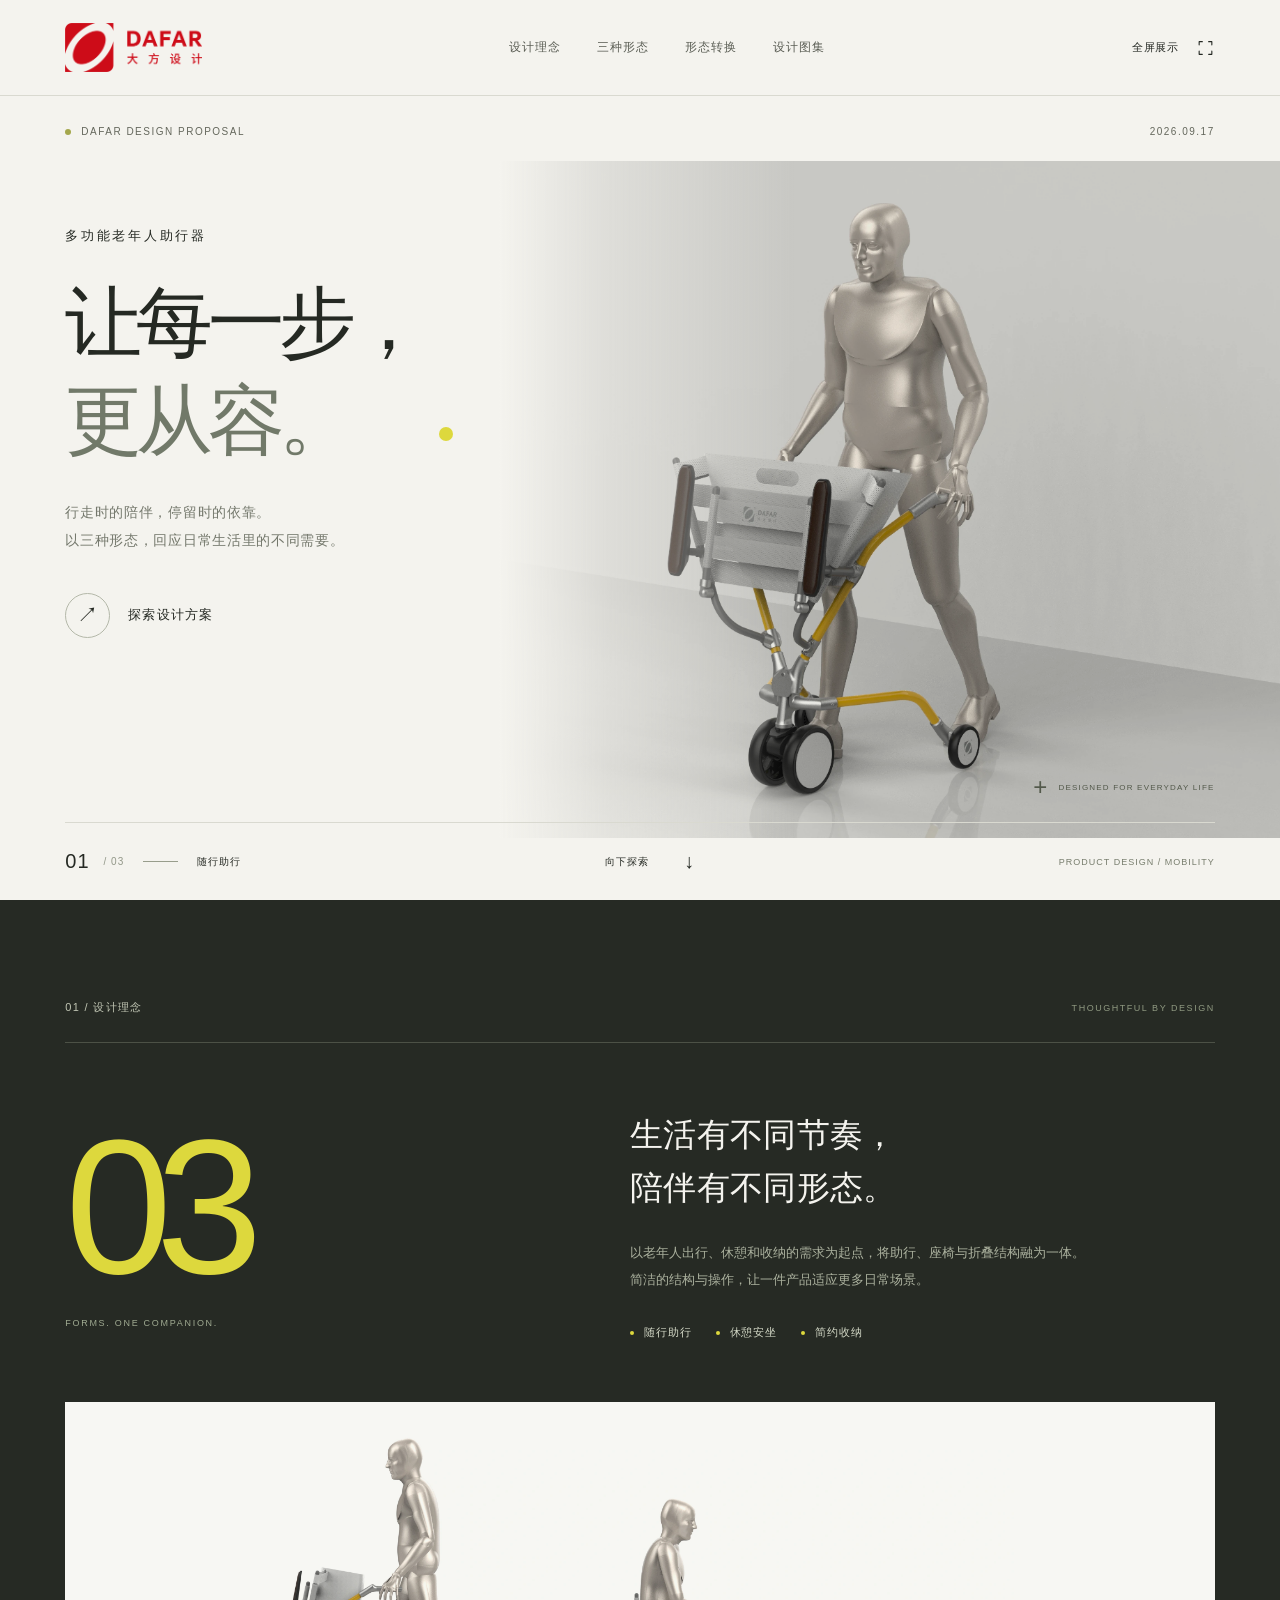
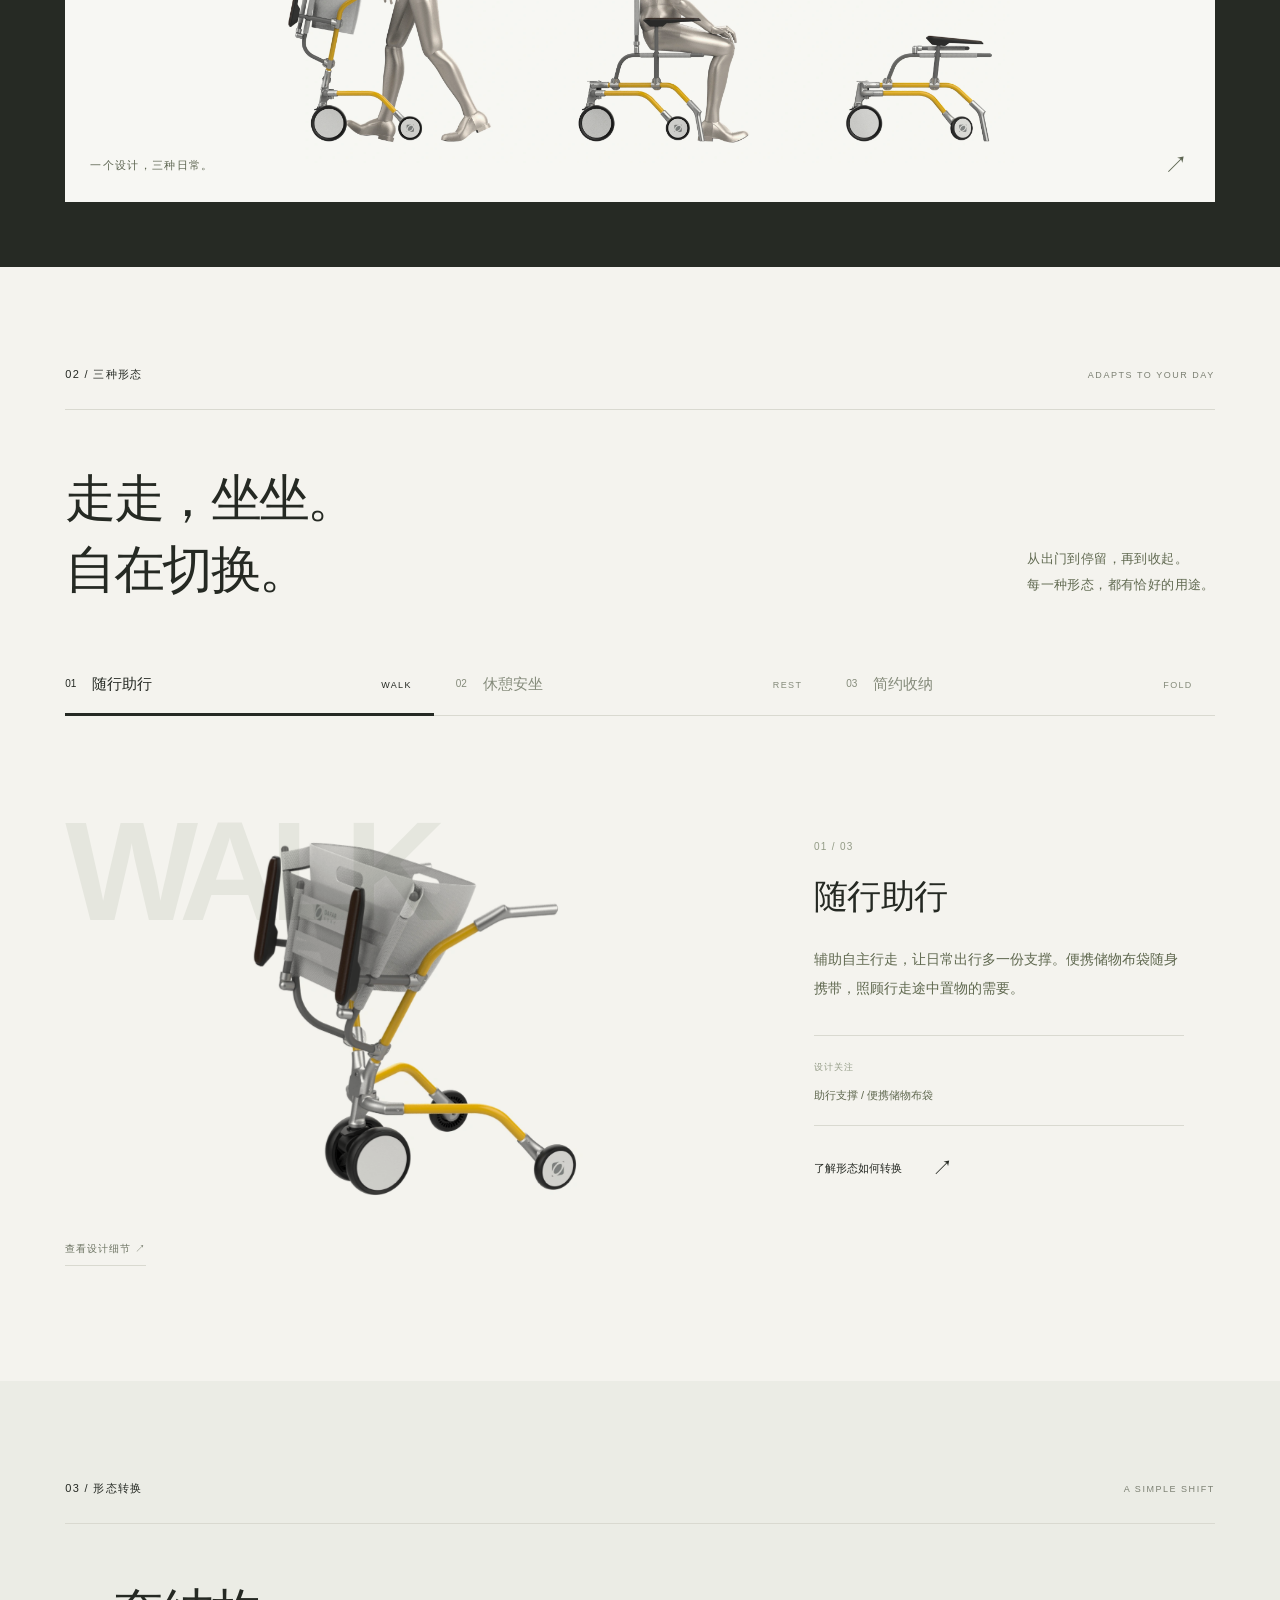
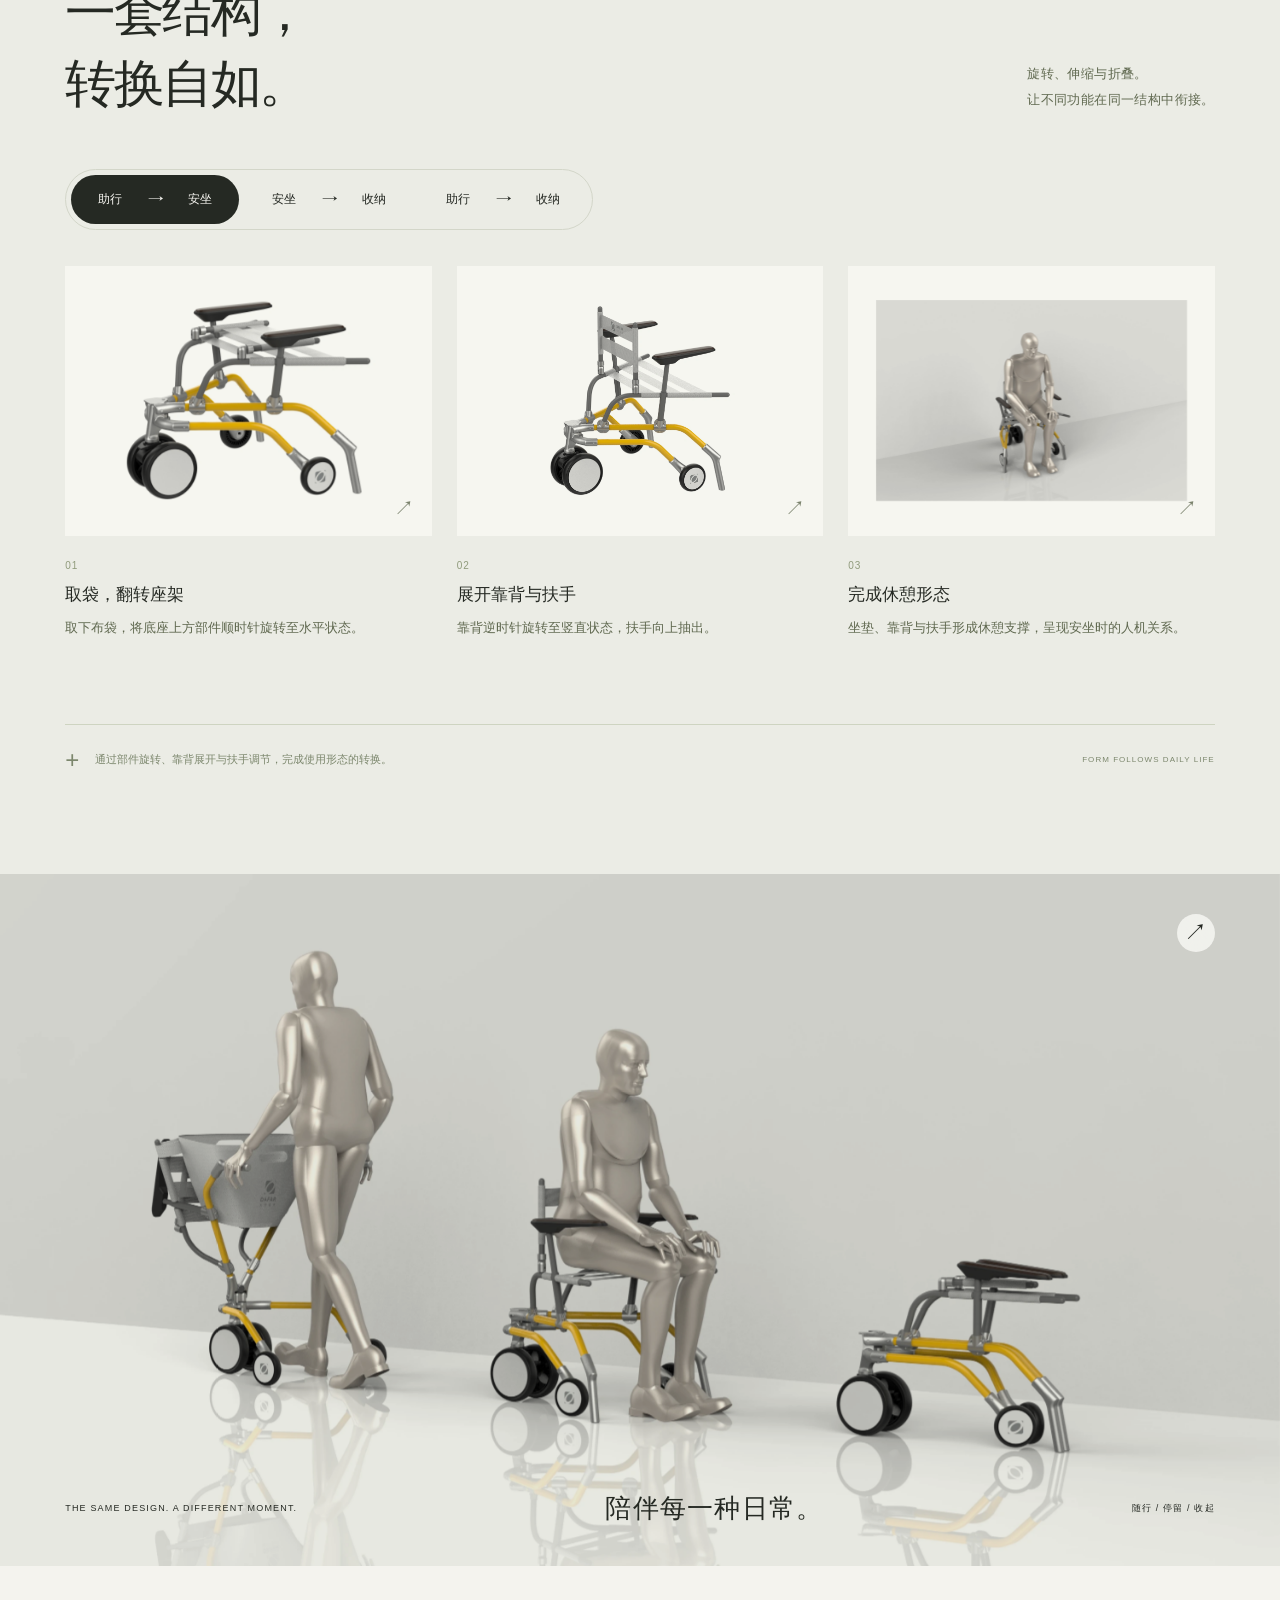
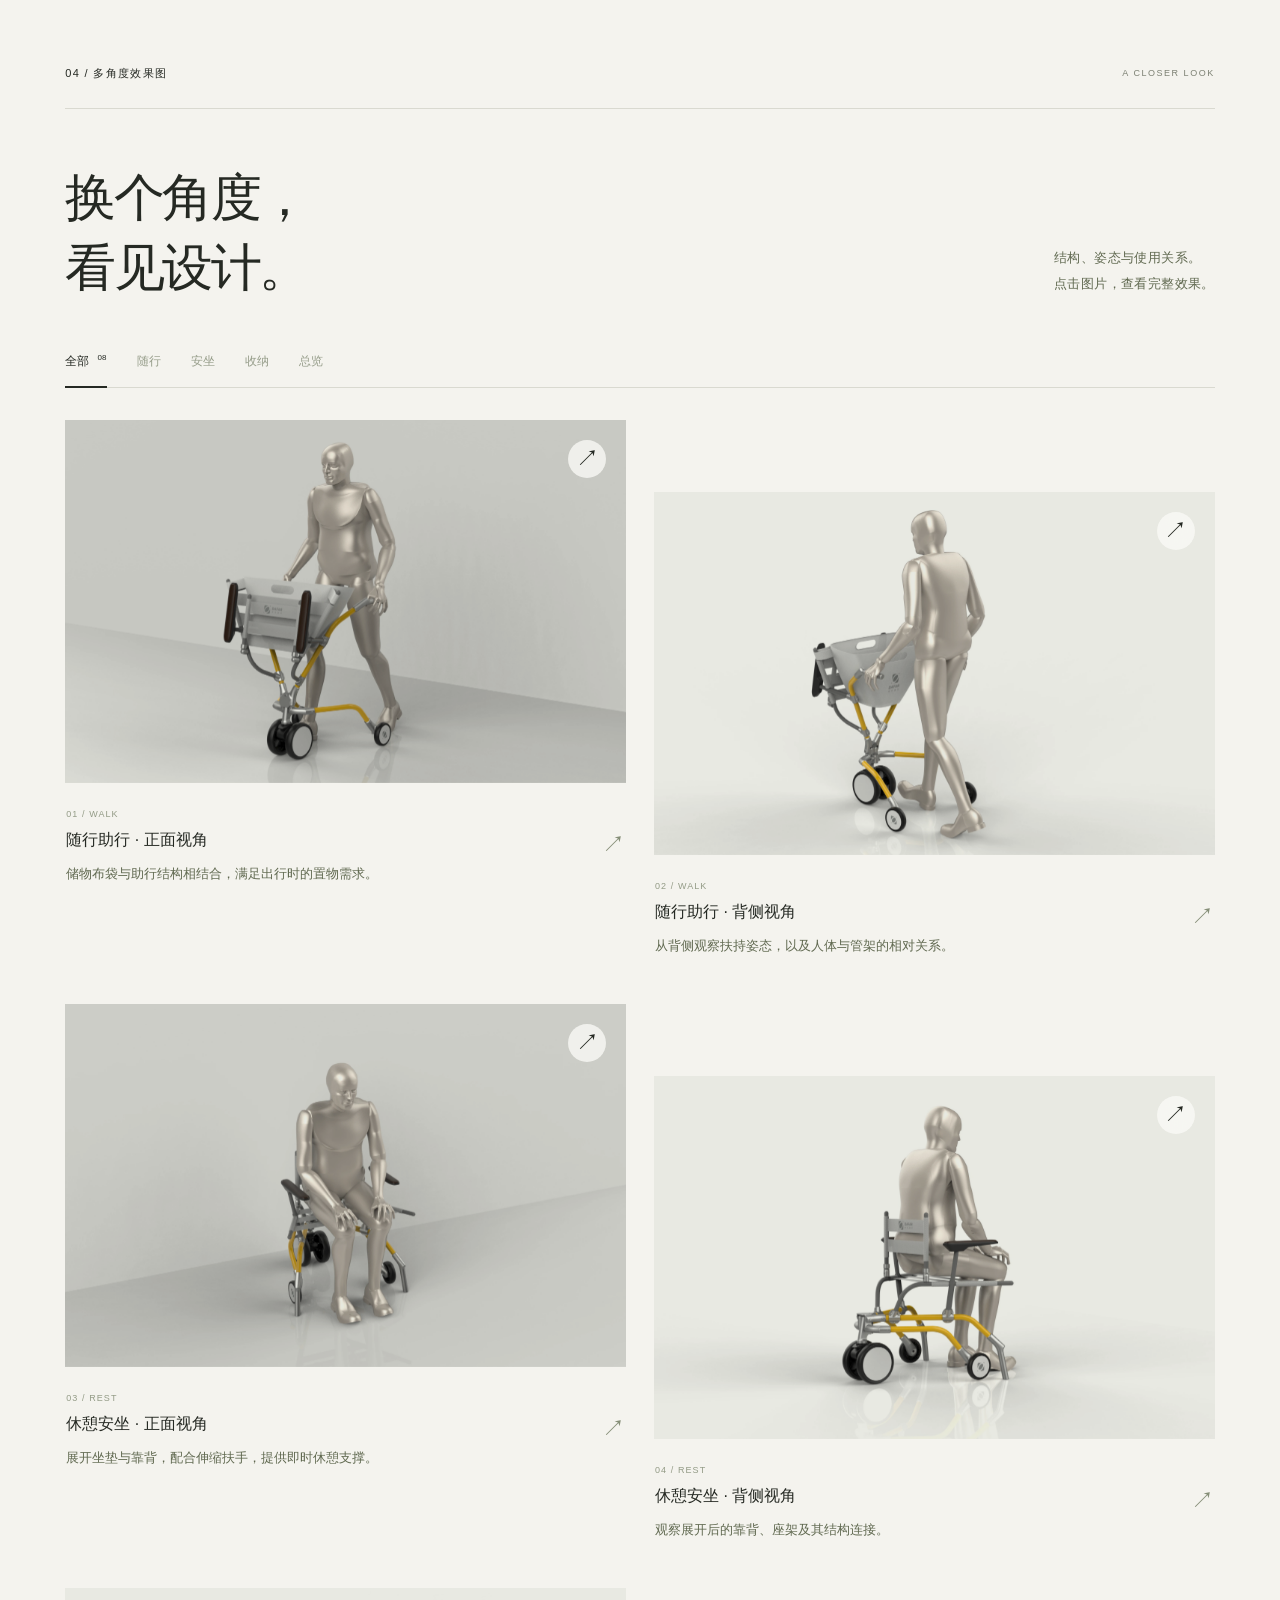
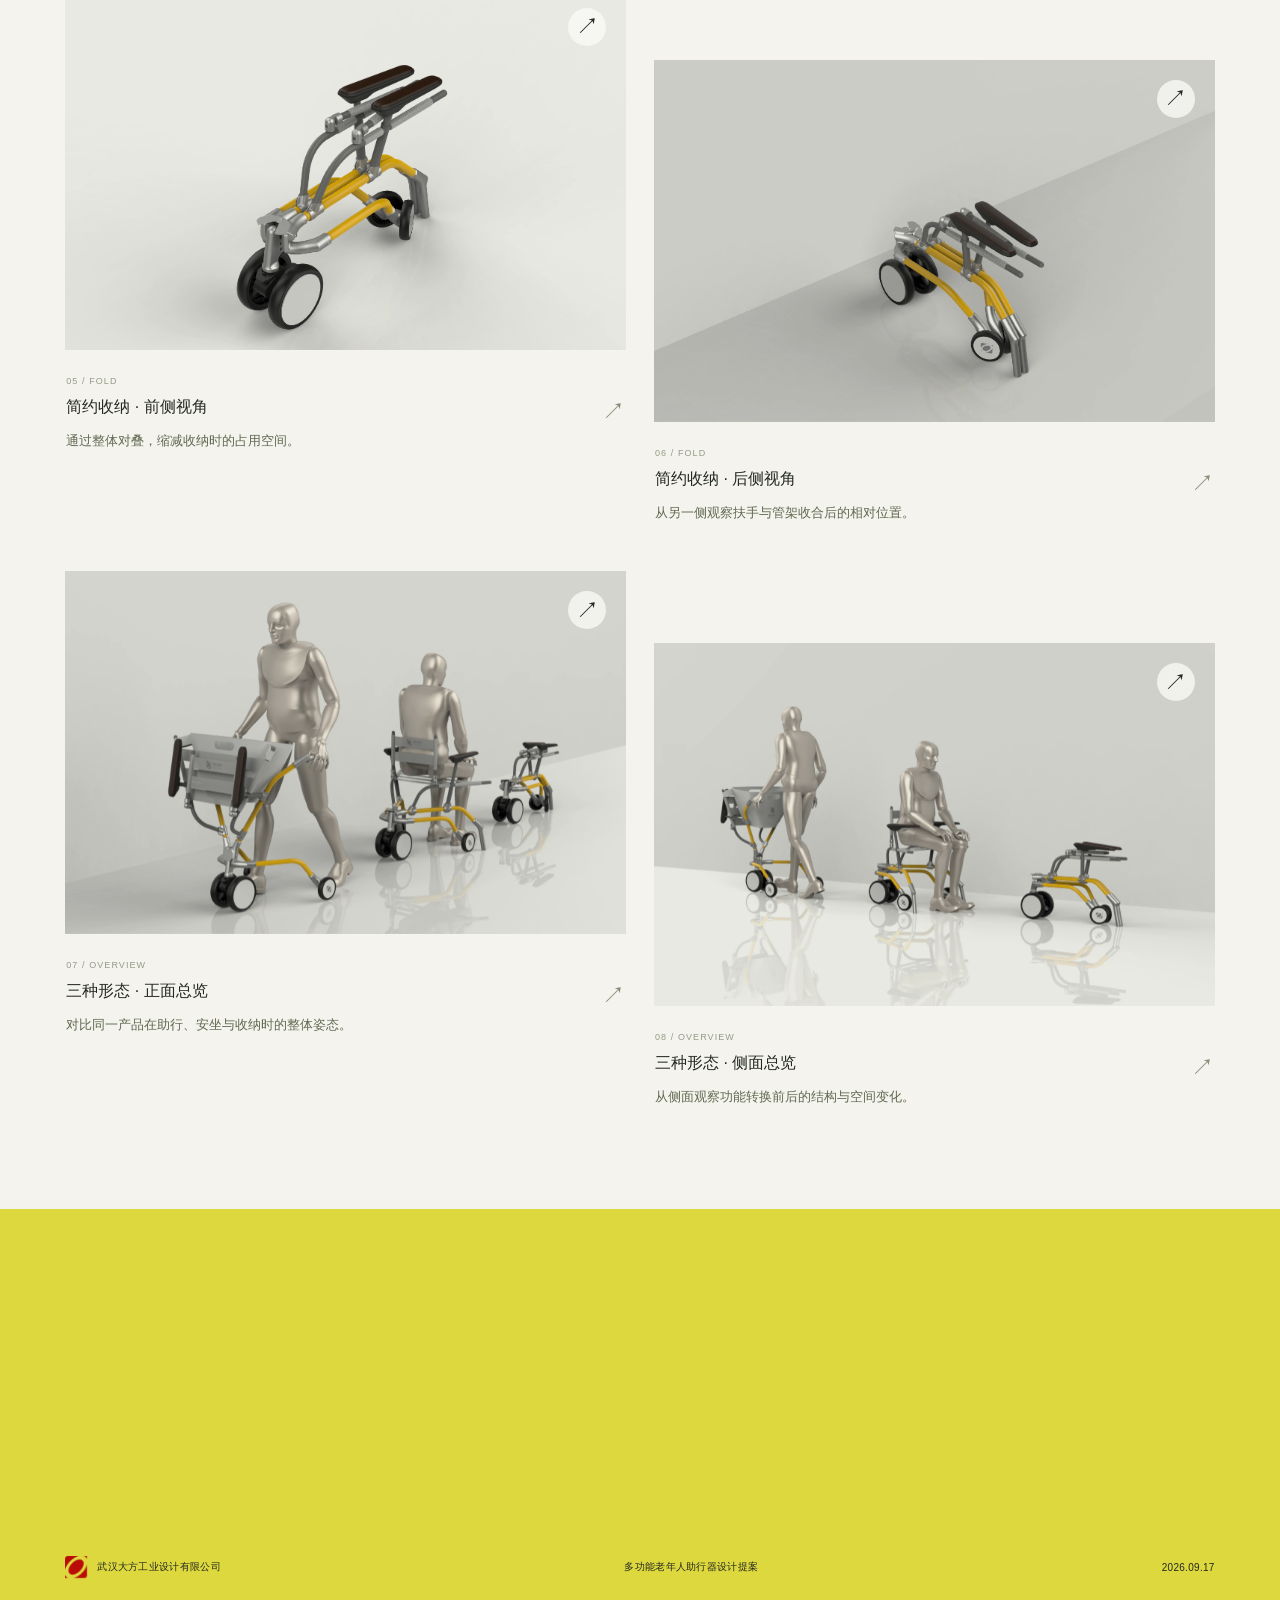
==== index.html @ 74fc3300 "Publish DAFAR walker design proposal" ====
<!doctype html>
<html lang="zh-CN">
<head>
  <meta charset="UTF-8">
  <meta name="viewport" content="width=device-width, initial-scale=1">
  <meta name="theme-color" content="#f4f3ee">
  <meta name="description" content="大方设计 · 多功能老年人助行器设计提案。随行助行、休憩安坐、简约收纳，让日常出行更加从容。">
  <title>从容随行 · 多功能老年人助行器 | 大方设计</title>
  <link rel="icon" href="assets/favicon.png">
  <link rel="stylesheet" href="style.css">
</head>
<body>
  <a class="skip-link" href="#concept">跳至方案内容</a>
  <div id="reading-progress" aria-hidden="true"></div>
  <header class="header">
    <a class="brand" href="#top" aria-label="大方设计，返回首页"><img src="assets/dafar-logo.png" width="1168" height="412" alt="DAFAR 大方设计"></a>
    <nav class="nav-links" aria-label="提案导航"><a href="#concept">设计理念</a><a href="#modes">三种形态</a><a href="#transformation">形态转换</a><a href="#gallery">设计图集</a></nav>
    <button class="presentation-button" id="fullscreen" aria-label="进入全屏展示"><span data-fullscreen-label>全屏展示</span><svg viewBox="0 0 24 24" aria-hidden="true"><path d="M8 4H4v4m12-4h4v4M4 16v4h4m12-4v4h-4"/></svg></button>
  </header>

  <main>
    <section class="hero" id="top" aria-labelledby="hero-title">
      <div class="hero-meta"><span><i></i> DAFAR DESIGN PROPOSAL</span><span>2026.09.17</span></div>
      <div class="hero-copy">
        <p class="eyebrow hero-enter">多功能老年人助行器</p>
        <h1 id="hero-title" class="hero-enter">让每一步，<br><span>更从容。</span><span class="title-dot" aria-hidden="true"></span></h1>
        <p class="hero-description hero-enter">行走时的陪伴，停留时的依靠。<br>以三种形态，回应日常生活里的不同需要。</p>
        <a class="hero-link hero-enter" href="#modes"><span class="circle-arrow">↗</span><span>探索设计方案</span></a>
      </div>
      <button class="hero-visual" data-open-image="walk-front" aria-label="放大查看：随行助行正面效果图">
        <img src="assets/render-11.webp" alt="银灰与黄色管架的助行器，配备储物布袋，展示随行助行状态" width="3000" height="1941" fetchpriority="high">
        <span class="visual-caption"><span class="tiny-cross">+</span> DESIGNED FOR EVERYDAY LIFE</span>
        <span class="image-expand" aria-hidden="true">↗</span>
      </button>
      <div class="hero-bottom"><span class="hero-index"><b>01</b><span>/ 03</span><span class="index-line"></span> 随行助行</span><a href="#concept" class="scroll-cue">向下探索 <span>↓</span></a><span class="hero-category">PRODUCT DESIGN / MOBILITY</span></div>
    </section>

    <section class="concept section-pad" id="concept" aria-labelledby="concept-title">
      <div class="section-eyebrow light reveal"><span>01 / 设计理念</span><span>THOUGHTFUL BY DESIGN</span></div>
      <div class="concept-grid">
        <div class="concept-number reveal" aria-label="三种形态"><span>0</span>3<small>FORMS. ONE COMPANION.</small></div>
        <div class="concept-copy reveal"><h2 id="concept-title">生活有不同节奏，<br>陪伴有不同形态。</h2><p>以老年人出行、休憩和收纳的需求为起点，将助行、座椅与折叠结构融为一体。简洁的结构与操作，让一件产品适应更多日常场景。</p><div class="concept-words"><span>随行助行</span><span>休憩安坐</span><span>简约收纳</span></div></div>
      </div>
      <button class="concept-overview reveal" data-open-image="overview" aria-label="放大查看：三种形态对比"><img src="assets/form-03.webp" alt="助行器的助行、安坐和收纳三种形态并排对比" width="3000" height="1941" loading="lazy"><span class="overview-note">一个设计，三种日常。<span>↗</span></span></button>
    </section>

    <section class="modes section-pad" id="modes" aria-labelledby="modes-heading">
      <div class="section-eyebrow reveal"><span>02 / 三种形态</span><span>ADAPTS TO YOUR DAY</span></div>
      <div class="section-heading reveal"><h2 id="modes-heading">走走，坐坐。<br>自在切换。</h2><p>从出门到停留，再到收起。<br>每一种形态，都有恰好的用途。</p></div>
      <div class="mode-tabs reveal" role="tablist" aria-label="选择使用形态"><button id="mode-tab-0" role="tab" data-mode="0" aria-selected="true" aria-controls="mode-panel"><span>01</span>随行助行<small>WALK</small></button><button id="mode-tab-1" role="tab" data-mode="1" aria-selected="false" aria-controls="mode-panel" tabindex="-1"><span>02</span>休憩安坐<small>REST</small></button><button id="mode-tab-2" role="tab" data-mode="2" aria-selected="false" aria-controls="mode-panel" tabindex="-1"><span>03</span>简约收纳<small>FOLD</small></button></div>
      <div id="mode-panel" class="mode-panel reveal" role="tabpanel" aria-labelledby="mode-tab-0" tabindex="0">
        <div class="mode-stage"><span id="mode-en" aria-hidden="true">WALK</span><button id="mode-open" data-open-image="walk-form" aria-label="放大当前形态图片"><img id="mode-image" src="assets/form-04.webp" width="1000" height="1000" alt="随行助行形态" loading="lazy"><span class="mode-image-hint">查看设计细节 ↗</span></button></div>
        <div class="mode-copy"><span class="mode-number" id="mode-number">01 / 03</span><h3 id="mode-title">随行助行</h3><p id="mode-description">辅助自主行走，让日常出行多一份支撑。便携储物布袋随身携带，照顾行走途中置物的需要。</p><div class="mode-detail"><span class="small-label">设计关注</span><p id="mode-detail">助行支撑 / 便携储物布袋</p></div><a href="#transformation" class="text-link">了解形态如何转换 <span>↗</span></a></div>
      </div>
    </section>

    <section class="transformation section-pad" id="transformation" aria-labelledby="transformation-heading">
      <div class="section-eyebrow reveal"><span>03 / 形态转换</span><span>A SIMPLE SHIFT</span></div>
      <div class="section-heading reveal"><h2 id="transformation-heading">一套结构，<br>转换自如。</h2><p>旋转、伸缩与折叠。<br>让不同功能在同一结构中衔接。</p></div>
      <div class="route-tabs reveal" role="tablist" aria-label="选择形态转换路径"><button id="route-tab-0" data-route="0" role="tab" aria-selected="true" aria-controls="route-panel">助行 <span>↗</span> 安坐</button><button id="route-tab-1" data-route="1" role="tab" aria-selected="false" aria-controls="route-panel" tabindex="-1">安坐 <span>↗</span> 收纳</button><button id="route-tab-2" data-route="2" role="tab" aria-selected="false" aria-controls="route-panel" tabindex="-1">助行 <span>↗</span> 收纳</button></div>
      <div id="route-panel" role="tabpanel" aria-labelledby="route-tab-0"><h3 id="route-title" class="sr-only">随行助行 → 休憩安坐</h3><div id="route-steps" class="route-steps reveal"></div></div>
      <div class="process-note reveal"><span class="tiny-cross">+</span><p>通过部件旋转、靠背展开与扶手调节，完成使用形态的转换。</p><span>FORM FOLLOWS DAILY LIFE</span></div>
    </section>

    <section class="feature-spread" aria-label="三种形态综合效果">
      <button data-open-image="three-side" class="feature-image" aria-label="放大查看：三种形态侧面总览"><img src="assets/render-17.webp" width="3000" height="1941" loading="lazy" alt="助行、安坐与折叠收纳三种状态的侧面总览"><span class="image-expand" aria-hidden="true">↗</span></button>
      <div class="feature-caption"><span>THE SAME DESIGN. A DIFFERENT MOMENT.</span><h2>陪伴每一种日常。</h2><span>随行 / 停留 / 收起</span></div>
    </section>

    <section class="gallery section-pad" id="gallery" aria-labelledby="gallery-heading">
      <div class="section-eyebrow reveal"><span>04 / 多角度效果图</span><span>A CLOSER LOOK</span></div>
      <div class="section-heading reveal"><h2 id="gallery-heading">换个角度，<br>看见设计。</h2><p>结构、姿态与使用关系。<br>点击图片，查看完整效果。</p></div>
      <div class="gallery-filters reveal" role="group" aria-label="筛选效果图"><button data-gallery-filter="all" aria-pressed="true">全部 <sup>08</sup></button><button data-gallery-filter="walk" aria-pressed="false">随行</button><button data-gallery-filter="sit" aria-pressed="false">安坐</button><button data-gallery-filter="store" aria-pressed="false">收纳</button><button data-gallery-filter="overview" aria-pressed="false">总览</button></div>
      <div class="gallery-grid">
        <figure class="gallery-item reveal" data-category="walk"><button data-open-image="walk-front" aria-label="放大：随行助行，正面视角"><img src="assets/render-11.webp" width="3000" height="1941" loading="lazy" alt="随行助行正面效果，展示储物布袋与手握位置"><span class="image-expand">↗</span></button><figcaption><div><span class="small-label">01 / WALK</span><h3>随行助行 · 正面视角</h3><p>储物布袋与助行结构相结合，满足出行时的置物需求。</p></div><span>↗</span></figcaption></figure>
        <figure class="gallery-item reveal" data-category="walk"><button data-open-image="walk-rear" aria-label="放大：随行助行，背侧视角"><img src="assets/render-10.webp" width="3000" height="1941" loading="lazy" alt="随行助行背侧效果，展示人体与助行器的位置关系"><span class="image-expand">↗</span></button><figcaption><div><span class="small-label">02 / WALK</span><h3>随行助行 · 背侧视角</h3><p>从背侧观察扶持姿态，以及人体与管架的相对关系。</p></div><span>↗</span></figcaption></figure>
        <figure class="gallery-item reveal" data-category="sit"><button data-open-image="sit-front" aria-label="放大：休憩安坐，正面视角"><img src="assets/render-13.webp" width="3000" height="1941" loading="lazy" alt="坐在展开座椅上的人体模型，展示扶手与坐姿"><span class="image-expand">↗</span></button><figcaption><div><span class="small-label">03 / REST</span><h3>休憩安坐 · 正面视角</h3><p>展开坐垫与靠背，配合伸缩扶手，提供即时休憩支撑。</p></div><span>↗</span></figcaption></figure>
        <figure class="gallery-item reveal" data-category="sit"><button data-open-image="sit-rear" aria-label="放大：休憩安坐，背侧视角"><img src="assets/render-12.webp" width="3000" height="1941" loading="lazy" alt="安坐状态背侧效果，展示靠背与座架"><span class="image-expand">↗</span></button><figcaption><div><span class="small-label">04 / REST</span><h3>休憩安坐 · 背侧视角</h3><p>观察展开后的靠背、座架及其结构连接。</p></div><span>↗</span></figcaption></figure>
        <figure class="gallery-item reveal" data-category="store"><button data-open-image="store-front" aria-label="放大：简约收纳，前侧视角"><img src="assets/render-14.webp" width="3000" height="1941" loading="lazy" alt="折叠收纳形态的前侧效果"><span class="image-expand">↗</span></button><figcaption><div><span class="small-label">05 / FOLD</span><h3>简约收纳 · 前侧视角</h3><p>通过整体对叠，缩减收纳时的占用空间。</p></div><span>↗</span></figcaption></figure>
        <figure class="gallery-item reveal" data-category="store"><button data-open-image="store-rear" aria-label="放大：简约收纳，后侧视角"><img src="assets/render-15.webp" width="3000" height="1941" loading="lazy" alt="折叠收纳形态的后侧效果"><span class="image-expand">↗</span></button><figcaption><div><span class="small-label">06 / FOLD</span><h3>简约收纳 · 后侧视角</h3><p>从另一侧观察扶手与管架收合后的相对位置。</p></div><span>↗</span></figcaption></figure>
        <figure class="gallery-item reveal" data-category="overview"><button data-open-image="three-front" aria-label="放大：三种形态，正面总览"><img src="assets/render-16.webp" width="3000" height="1941" loading="lazy" alt="随行、安坐和收纳三形态正面排列"><span class="image-expand">↗</span></button><figcaption><div><span class="small-label">07 / OVERVIEW</span><h3>三种形态 · 正面总览</h3><p>对比同一产品在助行、安坐与收纳时的整体姿态。</p></div><span>↗</span></figcaption></figure>
        <figure class="gallery-item reveal" data-category="overview"><button data-open-image="three-side" aria-label="放大：三种形态，侧面总览"><img src="assets/render-17.webp" width="3000" height="1941" loading="lazy" alt="随行、安坐和收纳三形态侧面排列"><span class="image-expand">↗</span></button><figcaption><div><span class="small-label">08 / OVERVIEW</span><h3>三种形态 · 侧面总览</h3><p>从侧面观察功能转换前后的结构与空间变化。</p></div><span>↗</span></figcaption></figure>
      </div>
    </section>

    <footer class="footer section-pad"><div class="footer-top reveal"><p class="eyebrow">DAFAR DESIGN</p><h2>从容随行。</h2><a href="#top" class="footer-back" aria-label="回到页面顶部">↗</a></div><div class="footer-bottom"><a class="footer-brand" href="#top"><img src="assets/dafar-mark.png" width="412" height="412" alt="大方设计标志"><span>武汉大方工业设计有限公司</span></a><span>多功能老年人助行器设计提案</span><time datetime="2026-09-17">2026.09.17</time></div></footer>
  </main>

  <button id="back-top" class="back-top" hidden aria-label="回到顶部">↑</button>
  <div id="brand-cursor" aria-hidden="true"><img src="assets/dafar-mark.png" alt=""><span class="cursor-label"></span></div>
  <dialog id="lightbox" aria-labelledby="lightbox-title" aria-describedby="lightbox-description">
    <div class="lightbox-top"><span class="lightbox-brand">DAFAR <small>DESIGN VIEWER</small></span><span id="lightbox-index">01 / 14</span><div class="viewer-actions"><button id="lightbox-zoom" aria-label="放大图片" aria-pressed="false"><svg viewBox="0 0 24 24" aria-hidden="true"><circle cx="10" cy="10" r="6"/><path d="m15 15 5 5M7 10h6m-3-3v6"/></svg></button><a id="lightbox-open-original" href="assets/render-11.webp" target="_blank" rel="noopener" aria-label="在新页面打开原图">↗</a><button id="lightbox-close" aria-label="关闭图片查看器"><svg viewBox="0 0 24 24" aria-hidden="true"><path d="m6 6 12 12M6 18 18 6"/></svg></button></div></div>
    <div id="lightbox-stage"><img id="lightbox-image" src="assets/render-11.webp" alt=""><p id="image-status" role="status" aria-live="polite"></p></div>
    <button id="lightbox-prev" class="viewer-prev" aria-label="上一张图片">←</button><button id="lightbox-next" class="viewer-next" aria-label="下一张图片">→</button>
    <div class="lightbox-bottom"><div><h3 id="lightbox-title"></h3><p id="lightbox-description"></p></div><span>← → 切换图片 <i></i> ESC 关闭</span></div>
  </dialog>
  <script src="data.js"></script>
  <script src="app.js"></script>
</body>
</html>
---- style.css ----
@charset "UTF-8";
:root{--paper:#f4f3ee;--ink:#252923;--muted:#73756b;--line:#d9d9d0;--yellow:#ddd83d;--dark:#262a24;--ease:cubic-bezier(.22,1,.36,1);--page:clamp(24px,5.1vw,96px)}
*{box-sizing:border-box}html{scroll-behavior:smooth;scroll-padding-top:96px}body{margin:0;color:var(--ink);background:var(--paper);font-family:"Arial","PingFang SC","Microsoft YaHei UI","Microsoft YaHei",sans-serif;-webkit-font-smoothing:antialiased}button,a{-webkit-tap-highlight-color:transparent}button{font:inherit;color:inherit;border:0;background:none;padding:0;cursor:pointer}a{color:inherit;text-decoration:none}img{display:block;max-width:100%;height:auto}figure,p,h1,h2,h3,h4{margin:0}::selection{background:var(--yellow);color:var(--ink)}:focus-visible{outline:2px solid #b18c0b;outline-offset:7px}button,a{touch-action:manipulation}button:disabled{opacity:.35}svg{width:22px;height:22px;fill:none;stroke:currentColor;stroke-width:1.4;stroke-linecap:round;stroke-linejoin:round}[hidden]{display:none!important}.sr-only{position:absolute;width:1px;height:1px;padding:0;overflow:hidden;clip:rect(0,0,0,0);white-space:nowrap;border:0}.skip-link{position:fixed;left:24px;top:-60px;z-index:1000;padding:12px;background:var(--yellow)}.skip-link:focus{top:16px}
#reading-progress{position:fixed;left:0;top:0;width:100%;height:3px;background:#c6ba2e;transform:scaleX(0);transform-origin:left;z-index:100}.header{height:96px;padding:0 var(--page);display:flex;align-items:center;justify-content:space-between;border-bottom:1px solid var(--line);position:sticky;top:0;z-index:30;background:rgba(244,243,238,.94);backdrop-filter:blur(16px)}.brand{display:block;width:137px}.brand img{width:100%;mix-blend-mode:multiply}.nav-links{display:flex;gap:36px;font-size:12px;letter-spacing:.08em}.nav-links a{position:relative;padding:15px 0;color:#5b5e54;transition:color .3s}.nav-links a:after{content:"";position:absolute;bottom:3px;left:0;width:100%;height:1px;background:var(--ink);transform:scaleX(0);transform-origin:left;transition:transform .35s var(--ease)}.nav-links a:hover:after,.nav-links a[aria-current]:after{transform:scaleX(1)}.nav-links a:hover{color:var(--ink)}.presentation-button{display:flex;gap:17px;align-items:center;font-size:11px;letter-spacing:.06em}.presentation-button svg{width:19px}.hero{min-height:730px;height:calc(100svh - 96px);max-height:1100px;position:relative;overflow:hidden;padding:0 var(--page);isolation:isolate}.hero-meta{position:relative;z-index:2;display:flex;justify-content:space-between;padding-top:30px;font-size:10px;letter-spacing:.15em;color:#64675c}.hero-meta>span:first-child{display:flex;align-items:center;gap:10px}.hero-meta i{height:6px;width:6px;border-radius:50%;background:#a4a74c;display:inline-block}.hero-copy{position:relative;z-index:2;width:51%;padding-top:clamp(82px,10vh,140px);pointer-events:none}.hero-copy a{pointer-events:auto}.eyebrow{font-size:13px;letter-spacing:.21em;font-weight:500}.hero h1{font-size:clamp(58px,6.05vw,104px);font-weight:500;line-height:1.27;letter-spacing:-.075em;margin:28px 0 28px;position:relative;display:inline-block}.hero h1>span:first-of-type{color:#717969}.title-dot{display:inline-block;width:14px;height:14px;border-radius:50%;background:var(--yellow);position:absolute;right:-32px;bottom:29px}.hero-description{font-size:14px;line-height:2;color:#74786c;letter-spacing:.05em}.hero-link{display:inline-flex;align-items:center;gap:18px;margin-top:39px;font-size:13px;letter-spacing:.09em}.circle-arrow{border:1px solid #b3b7a8;border-radius:50%;width:45px;height:45px;display:grid;place-items:center;font-size:21px;transition:background .35s,transform .5s var(--ease)}.hero-link:hover .circle-arrow{background:var(--yellow);border-color:var(--yellow);transform:rotate(45deg)}.hero-visual{position:absolute;right:0;top:65px;bottom:62px;width:61%;overflow:hidden;z-index:1;background:#e9e9e4;animation:hero-image 1.6s var(--ease) both}.hero-visual img{height:100%;width:100%;object-fit:cover;object-position:48% 49%;mix-blend-mode:multiply;transition:transform 1.8s var(--ease)}.hero-visual:before{content:"";position:absolute;inset:0;z-index:1;background:linear-gradient(90deg,var(--paper),rgba(244,243,238,.5) 14%,transparent 38%);pointer-events:none}.hero-visual:hover img{transform:scale(1.025)}.visual-caption{position:absolute;bottom:37px;right:var(--page);font-size:8px;letter-spacing:.15em;display:flex;align-items:center;gap:10px;z-index:2;color:#53594b}.tiny-cross{font-size:24px;font-weight:300}.image-expand{position:absolute;right:20px;top:20px;width:38px;height:38px;display:grid;place-items:center;border-radius:50%;background:rgba(250,250,247,.78);font-size:23px;backdrop-filter:blur(12px);transition:transform .5s var(--ease),background .3s}.hero-visual .image-expand{top:24px;right:var(--page);opacity:0;transition:opacity .3s}.hero-visual:hover .image-expand{opacity:1}.hero-bottom{position:absolute;bottom:0;left:var(--page);right:var(--page);display:flex;align-items:center;justify-content:space-between;height:78px;border-top:1px solid var(--line);font-size:10px;letter-spacing:.1em;z-index:2}.hero-index{display:flex;align-items:center;gap:14px;font-size:10px}.hero-index b{font-size:20px;font-weight:400}.hero-index>span:first-of-type{color:#929788}.index-line{height:1px;width:35px;background:#989d8c;margin:0 5px}.scroll-cue{display:flex;align-items:center;gap:35px}.scroll-cue span{font-size:20px;animation:scroll-float 2.5s infinite}.hero-category{font-size:9px;color:#777d6d}.hero-enter{animation:enter 1.1s var(--ease) both}.hero-enter:nth-child(2){animation-delay:.1s}.hero-enter:nth-child(3){animation-delay:.2s}.hero-enter:nth-child(4){animation-delay:.3s}
.section-pad{padding:100px var(--page)}.section-eyebrow{display:flex;align-items:center;justify-content:space-between;font-size:11px;letter-spacing:.12em;padding-bottom:27px;border-bottom:1px solid var(--line)}.section-eyebrow>span:last-child{font-size:9px;letter-spacing:.17em;color:#7c8073}.concept{background:var(--dark);color:var(--paper);position:relative;padding-bottom:65px}.section-eyebrow.light{border-color:#4c5146;color:#c1c6b4}.section-eyebrow.light>span:last-child{color:#8f9981}.concept-grid{display:grid;grid-template-columns:1fr 1.3fr;gap:10%;padding:65px 0 62px;align-items:center}.concept-number{font-size:clamp(120px,15vw,240px);font-weight:400;line-height:.9;letter-spacing:-.085em;color:var(--yellow)}.concept-number>span{font-weight:200}.concept-number small{display:block;font-size:9px;letter-spacing:.19em;font-weight:400;color:#a0ab92;margin-top:25px}.concept-copy h2{font-size:clamp(25px,2.6vw,44px);line-height:1.6;font-weight:400;letter-spacing:.01em}.concept-copy p{font-size:13px;line-height:2.1;color:#abb19e;margin-top:24px;max-width:460px}.concept-words{display:flex;gap:24px;font-size:11px;letter-spacing:.08em;color:#d4d9c7;margin-top:32px}.concept-words span{display:flex;align-items:center;gap:10px}.concept-words span:before{content:"";width:4px;height:4px;background:var(--yellow);border-radius:50%}.concept-overview{display:block;background:#f7f7f3;width:100%;height:400px;position:relative;overflow:hidden}.concept-overview img{width:100%;height:100%;object-fit:cover;mix-blend-mode:multiply;transition:transform 1.3s var(--ease)}.concept-overview:hover img{transform:scale(1.025)}.overview-note{position:absolute;left:25px;right:25px;bottom:21px;color:#5d6551;display:flex;align-items:center;justify-content:space-between;font-size:11px;letter-spacing:.12em}.overview-note>span{font-size:24px}.section-heading{display:flex;align-items:flex-end;justify-content:space-between;gap:30px;margin:54px 0 49px}.section-heading h2{font-size:clamp(35px,4vw,62px);line-height:1.38;letter-spacing:-.05em;font-weight:500}.section-heading>p{font-size:12px;line-height:2;color:#7d8174;padding-bottom:7px;letter-spacing:.03em}.mode-tabs{display:flex;border-bottom:1px solid var(--line)}.mode-tabs button{flex:1;position:relative;display:flex;align-items:center;text-align:left;gap:16px;padding:21px 22px;color:#858b7b;font-size:15px;transition:color .3s,background .3s}.mode-tabs button:first-child{padding-left:0}.mode-tabs button[aria-selected=true]{color:var(--ink)}.mode-tabs button:after{position:absolute;content:"";left:0;bottom:-1px;height:3px;width:100%;background:var(--ink);transform:scaleX(0);transform-origin:left;transition:transform .5s var(--ease)}.mode-tabs button[aria-selected=true]:after{transform:scaleX(1)}.mode-tabs button>span{font-size:10px;align-self:flex-start;padding-top:3px}.mode-tabs button small{font-size:9px;margin-left:auto;letter-spacing:.15em}.mode-panel{display:grid;grid-template-columns:1.55fr 1fr;align-items:center;min-height:565px;transition:opacity .18s,transform .5s var(--ease)}.mode-panel.is-changing{opacity:0;transform:translateY(8px)}.mode-stage{position:relative;min-width:0;height:565px;display:flex;align-items:center;justify-content:center}.mode-stage>#mode-en{position:absolute;top:75px;left:0;color:#e5e6de;font-size:clamp(80px,11vw,180px);letter-spacing:-.08em;font-weight:bold;pointer-events:none}.mode-stage>button{width:100%;height:100%;position:relative;display:flex;align-items:center;justify-content:center}.mode-stage img{position:relative;mix-blend-mode:multiply;width:70%;height:410px;object-fit:contain;margin-top:40px;transition:transform 1s var(--ease)}.mode-stage button:hover img{transform:scale(1.04) translateY(-4px)}.mode-image-hint{position:absolute;bottom:15px;left:0;font-size:10px;letter-spacing:.1em;color:#6f7665;border-bottom:1px solid var(--line);padding-bottom:9px}.mode-copy{padding:20px 0 0 50px;max-width:420px}.mode-number{font-size:10px;letter-spacing:.13em;color:#939b86}.mode-copy h3{font-size:34px;font-weight:400;letter-spacing:-.02em;margin-top:20px}.mode-copy>p{margin-top:25px;font-size:14px;line-height:2.1;color:#707863}.mode-detail{margin-top:32px;padding:20px 0;border-top:1px solid var(--line);border-bottom:1px solid var(--line)}.small-label{font-size:9px;letter-spacing:.12em;color:#939b86}.mode-detail p{font-size:11px;margin-top:12px;color:#636e56;line-height:1.7}.text-link{display:flex;align-items:center;gap:30px;font-size:11px;margin-top:28px}.text-link>span{font-size:21px;transition:transform .3s}.text-link:hover>span{transform:translate(3px,-3px)}.transformation{background:#ebece5}.route-tabs{display:inline-flex;gap:6px;padding:5px;border:1px solid #d3d6c9;border-radius:40px;margin-bottom:36px}.route-tabs button{padding:14px 27px;border-radius:30px;font-size:12px;display:flex;align-items:center;gap:25px;transition:background .4s,color .4s}.route-tabs button[aria-selected=true]{background:var(--ink);color:var(--paper)}.route-tabs button>span{font-size:16px;transform:rotate(45deg)}.route-steps{display:grid;grid-template-columns:repeat(3,minmax(0,1fr));gap:25px;min-height:410px}.step{position:relative}.step-image{display:flex;position:relative;width:100%;height:270px;background:#f6f6f0;align-items:center;justify-content:center;overflow:hidden}.step-image:after{content:"↗";position:absolute;right:18px;bottom:14px;font-size:20px;color:#7b836d}.step-image img{width:85%;height:85%;object-fit:contain;mix-blend-mode:multiply;transition:transform .8s var(--ease)}.step-image:hover img{transform:scale(1.045)}.step-count{display:block;margin-top:24px;color:#909b7c;font-size:10px;letter-spacing:.1em}.step h4{font-size:17px;font-weight:500;margin-top:12px}.step p{font-size:12px;color:#7d856f;line-height:1.9;max-width:95%;margin-top:10px}.process-note{display:flex;align-items:center;gap:16px;border-top:1px solid #ced4c1;margin-top:48px;padding-top:21px;color:#7c876d}.process-note p{font-size:11px;line-height:1.8}.process-note>span:last-child{font-size:8px;letter-spacing:.13em;margin-left:auto;white-space:nowrap}.feature-spread{position:relative;background:#e7e8e1;overflow:hidden}.feature-image{display:block;width:100%;height:auto;aspect-ratio:1.85;overflow:hidden}.feature-image>img{width:100%;height:100%;object-fit:cover;mix-blend-mode:multiply;transition:transform 1.5s var(--ease)}.feature-image:hover>img{transform:scale(1.025)}.feature-image .image-expand{right:var(--page);top:40px}.feature-caption{position:absolute;left:var(--page);right:var(--page);bottom:40px;display:flex;justify-content:space-between;align-items:center;gap:20px;pointer-events:none}.feature-caption>span{font-size:9px;letter-spacing:.13em}.feature-caption h2{font-size:26px;font-weight:400;letter-spacing:.05em}.gallery-filters{display:flex;gap:30px;margin:0 0 32px;border-bottom:1px solid var(--line)}.gallery-filters button{position:relative;padding:0 0 17px;font-size:12px;color:#979e8b;transition:color .3s}.gallery-filters button[aria-pressed=true]{color:var(--ink)}.gallery-filters button:after{content:"";position:absolute;bottom:-1px;height:2px;width:100%;background:var(--ink);left:0;transform:scaleX(0);transition:transform .4s var(--ease)}.gallery-filters button[aria-pressed=true]:after{transform:scaleX(1)}.gallery-filters sup{font-size:8px;margin-left:5px;vertical-align:top}.gallery-grid{display:grid;grid-template-columns:repeat(2,minmax(0,1fr));gap:46px 28px;align-items:start}.gallery-item:nth-child(even){padding-top:72px}.gallery-item>button{display:block;width:100%;position:relative;overflow:hidden;background:#e8e9e2}.gallery-item img{width:100%;height:auto;aspect-ratio:3000 / 1941;object-fit:cover;mix-blend-mode:multiply;transition:transform 1.2s var(--ease)}.gallery-item>button:hover img{transform:scale(1.045)}.gallery-item>button:hover .image-expand{transform:rotate(45deg);background:var(--yellow)}.gallery-item figcaption{display:flex;justify-content:space-between;gap:15px;padding:20px 1px 0}.gallery-item figcaption h3{font-size:16px;font-weight:400;margin-top:9px}.gallery-item figcaption p{font-size:11px;line-height:1.85;color:#808971;margin-top:11px}.gallery-item figcaption>span{font-size:23px;color:#858e77;align-self:center}.footer{padding-top:76px;padding-bottom:25px;background:var(--yellow)}.footer-top{position:relative;padding-bottom:65px;border-bottom:1px solid #b9b432}.footer-top .eyebrow{font-size:10px;letter-spacing:.17em}.footer h2{font-size:clamp(55px,8vw,120px);letter-spacing:-.07em;font-weight:500;margin-top:31px}.footer-back{position:absolute;right:0;top:29px;width:90px;height:90px;border:1px solid #8f9136;border-radius:50%;font-size:45px;display:grid;place-items:center;transition:background .3s,transform .5s var(--ease)}.footer-back:hover{background:var(--paper);transform:rotate(45deg)}.footer-bottom{display:flex;align-items:center;justify-content:space-between;gap:20px;padding-top:25px;font-size:10px;letter-spacing:.03em}.footer-brand{display:flex;align-items:center;gap:10px}.footer-brand img{width:22px;mix-blend-mode:multiply}.back-top{position:fixed;bottom:28px;right:28px;width:40px;height:40px;border-radius:50%;border:1px solid #bbc1af;background:rgba(244,243,238,.85);backdrop-filter:blur(10px);z-index:28;transition:background .3s;font-size:21px}.back-top:hover{background:var(--yellow)}
.js .reveal{opacity:0;transform:translateY(28px);transition:opacity .85s var(--ease),transform 1s var(--ease)}.js .reveal.is-visible{opacity:1;transform:none}#brand-cursor{position:fixed;left:0;top:0;z-index:90;pointer-events:none;display:none;align-items:center;justify-content:center;width:32px;height:32px;will-change:transform;opacity:0;transition:width .3s var(--ease),height .3s var(--ease),opacity .2s,background .3s,border-radius .3s;filter:drop-shadow(0 1px 2px #ffffffb0)}#brand-cursor img{width:24px;height:24px;object-fit:contain;transition:transform .3s,opacity .3s}#brand-cursor .cursor-label{font-size:10px;white-space:nowrap;color:var(--ink);position:absolute;opacity:0}#brand-cursor.is-active img{transform:scale(.8) rotate(-15deg)}#brand-cursor.is-image{width:64px;height:64px;background:var(--yellow);border-radius:50%;filter:none}#brand-cursor.is-image img{opacity:0}#brand-cursor.is-image .cursor-label{opacity:1}#brand-cursor.is-down img{transform:scale(.65)}
@media(hover:hover) and (pointer:fine){.custom-cursor-ready,.custom-cursor-ready *{cursor:none!important}.custom-cursor-ready #brand-cursor{display:flex}.custom-cursor-ready #lightbox,.custom-cursor-ready #lightbox *{cursor:url('assets/cursor.png') 2 2,auto!important}}
#lightbox{border:0;background:#f4f3ee;color:var(--ink);padding:0;width:calc(100vw - 50px);max-width:1800px;height:calc(100dvh - 50px);max-height:1300px;overflow:hidden;margin:auto;box-shadow:0 40px 140px #0005}#lightbox::backdrop{background:rgba(27,31,25,.83);backdrop-filter:blur(12px)}#lightbox[open]{display:flex;flex-direction:column;animation:viewer-in .35s var(--ease)}.lightbox-top{display:flex;align-items:center;justify-content:space-between;height:74px;flex-shrink:0;padding:0 30px;border-bottom:1px solid var(--line);z-index:2;background:var(--paper)}.lightbox-brand{font-size:17px;font-weight:600;letter-spacing:.08em}.lightbox-brand small{font-size:8px;font-weight:400;letter-spacing:.13em;margin-left:12px}#lightbox-index{font-size:11px;letter-spacing:.12em;color:#838c74}.viewer-actions{display:flex;align-items:center;gap:12px}.viewer-actions button,.viewer-actions a{width:35px;height:35px;display:grid;place-items:center;border-radius:50%;font-size:22px;transition:background .2s}.viewer-actions button:hover,.viewer-actions a:hover{background:#e1e3d6}#lightbox-stage{position:relative;display:flex;align-items:center;justify-content:center;flex:1;min-height:0;overflow:hidden;touch-action:pan-y;background:#ebece7}#lightbox-image{width:100%;height:100%;object-fit:contain;mix-blend-mode:multiply;transition:transform .45s var(--ease),opacity .25s;user-select:none;-webkit-user-drag:none}#lightbox-stage.is-zoomed{touch-action:pan-x pan-y;overflow:auto}#lightbox-stage.is-zoomed #lightbox-image{transform:scale(1.7);cursor:zoom-out!important}#image-status{position:absolute;top:12px;left:50%;transform:translateX(-50%);font-size:12px;background:var(--paper);padding:8px 16px;border-radius:20px}#image-status:empty{display:none}.viewer-prev,.viewer-next{position:absolute;top:47%;z-index:2;border:1px solid #d2d6c9;border-radius:50%;height:45px;width:45px;display:grid;place-items:center;background:rgba(244,243,238,.88);font-size:20px;transition:background .3s}.viewer-prev{left:22px}.viewer-next{right:22px}.viewer-prev:hover,.viewer-next:hover{background:var(--yellow)}.lightbox-bottom{flex-shrink:0;display:flex;align-items:center;justify-content:space-between;gap:20px;min-height:105px;padding:20px 30px;border-top:1px solid var(--line);z-index:2;background:var(--paper)}.lightbox-bottom h3{font-size:17px;font-weight:500}.lightbox-bottom p{font-size:12px;line-height:1.8;color:#7d856e;margin-top:8px}.lightbox-bottom>span{white-space:nowrap;font-size:9px;letter-spacing:.06em;color:#919a81;display:flex;align-items:center;gap:12px}.lightbox-bottom i{height:12px;width:1px;background:var(--line)}
@keyframes enter{from{opacity:0;transform:translateY(27px)}to{opacity:1;transform:translateY(0)}}@keyframes hero-image{from{opacity:0;transform:scale(1.055)}to{opacity:1;transform:scale(1)}}@keyframes scroll-float{0%,100%{transform:translateY(-3px)}50%{transform:translateY(3px)}}@keyframes viewer-in{from{opacity:0;transform:translateY(12px) scale(.985)}to{opacity:1;transform:none}}
@media(min-width:1800px){.hero-visual{width:62%}.hero-copy{padding-top:140px}.concept-overview{height:500px}.mode-panel{min-height:640px}.mode-stage{height:640px}.mode-stage img{height:490px}.step-image{height:330px}}
@media(max-width:1100px){.header{height:80px}.nav-links{gap:20px}.hero{height:calc(100svh - 80px);min-height:670px}.hero-copy{padding-top:95px}.hero h1{font-size:65px}.hero-visual{width:62%;top:62px;bottom:80px}.hero-description{font-size:12px}.hero-category{display:none}.section-pad{padding-top:75px;padding-bottom:75px}.concept-grid{gap:8%;grid-template-columns:1fr 1.4fr}.concept-overview{height:300px}.mode-copy{padding-left:26px}.mode-copy h3{font-size:29px}.mode-panel{min-height:485px}.mode-stage{height:485px}.mode-stage img{height:345px}.step-image{height:220px}.route-steps{min-height:380px}.feature-caption>span:first-child{display:none}.feature-caption{bottom:30px}.gallery-grid{gap:35px 22px}.lightbox-bottom>span{display:none}}
@media(max-width:760px){:root{--page:24px}html{scroll-padding-top:116px}.header{height:100px;flex-wrap:wrap;padding-top:17px;padding-bottom:12px;gap:14px}.brand{width:112px}.presentation-button{font-size:10px;gap:10px}.presentation-button svg{width:17px}.nav-links{order:3;width:100%;justify-content:space-between;gap:14px;font-size:10px}.nav-links a{padding:0 0 6px}.nav-links a:after{bottom:0}.hero{height:auto;min-height:850px;padding-top:0}.hero-meta{padding-top:20px;font-size:8px;letter-spacing:.09em}.hero-copy{width:100%;padding-top:45px}.hero h1{font-size:57px;line-height:1.26;letter-spacing:-.06em;margin:17px 0 18px}.hero .eyebrow{font-size:11px}.title-dot{width:10px;height:10px;bottom:19px;right:-22px}.hero-description{font-size:11px;line-height:1.9}.hero-link{margin-top:24px;font-size:11px;gap:12px}.circle-arrow{width:34px;height:34px;font-size:18px}.hero-visual{top:362px;right:0;bottom:70px;width:100%;background:#e8e9e1}.hero-visual:before{background:linear-gradient(180deg,var(--paper),transparent 22%)}.hero-visual img{object-fit:cover;object-position:50% 55%}.visual-caption{right:24px;bottom:19px;font-size:7px}.hero-visual .image-expand{top:28px;right:24px;opacity:1;width:30px;height:30px;font-size:19px}.hero-bottom{height:64px}.hero-index{font-size:9px;gap:8px}.hero-index b{font-size:16px}.index-line{width:22px}.scroll-cue{font-size:9px;gap:13px}.scroll-cue span{font-size:17px}.section-pad{padding-top:55px;padding-bottom:55px}.section-eyebrow{font-size:9px;padding-bottom:20px}.section-eyebrow>span:last-child{font-size:7px;letter-spacing:.07em}.concept-grid{grid-template-columns:1fr;gap:40px;padding:45px 0}.concept-number{font-size:120px}.concept-number small{display:inline-block;margin-left:20px;font-size:8px;letter-spacing:.12em;max-width:110px;line-height:1.9}.concept-copy h2{font-size:28px;line-height:1.5}.concept-copy p{font-size:12px;margin-top:20px;line-height:2}.concept-words{font-size:10px;gap:20px;margin-top:24px}.concept-overview{height:210px;margin-left:-24px;width:calc(100% + 48px)}.concept-overview img{object-fit:cover}.overview-note{left:24px;right:24px;bottom:12px;font-size:9px}.section-heading{display:block;margin:34px 0 30px}.section-heading h2{font-size:37px;line-height:1.35}.section-heading>p{font-size:11px;line-height:1.8;margin-top:18px}.mode-tabs button{display:grid;grid-template-columns:auto 1fr;font-size:12px;padding:15px 8px;gap:8px}.mode-tabs button>span{font-size:8px;padding-top:1px}.mode-tabs button small{display:none}.mode-panel{display:flex;flex-direction:column;min-height:660px;align-items:stretch}.mode-stage{height:360px;flex-shrink:0}.mode-stage>#mode-en{font-size:90px;top:44px}.mode-stage img{height:280px;width:78%;margin-top:20px}.mode-image-hint{font-size:9px;bottom:8px}.mode-copy{padding:30px 0 0;max-width:none}.mode-copy h3{font-size:27px;margin-top:12px}.mode-copy>p{font-size:12px;line-height:1.95;margin-top:15px}.mode-number{font-size:9px}.mode-detail{margin-top:20px;padding:15px 0;display:flex;align-items:center;gap:15px}.mode-detail p{margin:0;font-size:10px}.mode-detail .small-label{font-size:8px}.text-link{margin-top:20px;font-size:10px}.route-tabs{width:100%;gap:2px;padding:4px;margin-bottom:26px;justify-content:space-between}.route-tabs button{flex:1;justify-content:center;padding:12px 8px;font-size:10px;gap:12px}.route-tabs button>span{font-size:13px}.route-steps{grid-template-columns:1fr;gap:27px}.step{display:grid;grid-template-columns:44% 1fr;column-gap:18px;align-content:center;min-height:166px}.step-image{grid-row:1 / 5;min-height:166px;height:100%}.step-image:after{font-size:15px;right:10px;bottom:8px}.step-count{margin:10px 0 0;font-size:9px}.step h4{font-size:14px;margin-top:9px;line-height:1.5}.step p{font-size:11px;line-height:1.8;margin-top:8px;max-width:100%}.process-note{gap:12px;margin-top:28px;padding-top:18px}.process-note p{font-size:10px;line-height:1.9}.process-note>span:last-child{display:none}.feature-image{aspect-ratio:1.2}.feature-image>img{object-fit:cover;object-position:center 46%}.feature-caption{left:24px;right:24px;bottom:25px;display:block}.feature-caption h2{font-size:24px}.feature-caption>span:last-child{display:block;font-size:8px;margin-top:12px}.feature-image .image-expand{top:22px}.gallery-filters{gap:24px;margin-bottom:23px}.gallery-filters button{font-size:11px;padding-bottom:13px}.gallery-grid{grid-template-columns:1fr;gap:35px}.gallery-item:nth-child(even){padding-top:0}.gallery-item figcaption{padding-top:15px}.gallery-item figcaption h3{font-size:15px;margin-top:7px}.gallery-item figcaption p{font-size:11px;margin-top:8px}.gallery-item .image-expand{height:32px;width:32px;font-size:21px;top:13px;right:13px}.footer{padding-bottom:23px}.footer-top{padding-bottom:40px}.footer h2{font-size:57px;margin-top:23px}.footer-back{width:47px;height:47px;font-size:28px;top:42px}.footer-bottom{display:grid;grid-template-columns:1fr auto;gap:17px;font-size:8px;padding-top:20px}.footer-brand{grid-column:1 / 3;font-size:10px}.footer-brand img{width:20px}.back-top{right:18px;bottom:18px;width:35px;height:35px}#lightbox{width:100vw;height:100dvh;max-height:none;max-width:none}.lightbox-top{height:66px;padding:0 16px;gap:10px}.lightbox-brand{font-size:13px}.lightbox-brand small{display:none}#lightbox-index{font-size:9px}.viewer-actions{gap:3px}.viewer-actions button,.viewer-actions a{width:31px;height:31px}.viewer-prev,.viewer-next{width:33px;height:33px;font-size:17px;top:47%}.viewer-prev{left:11px}.viewer-next{right:11px}.lightbox-bottom{padding:20px;min-height:120px}.lightbox-bottom h3{font-size:16px}.lightbox-bottom p{font-size:11px;line-height:1.85}.lightbox-top svg{width:19px}#lightbox-stage.is-zoomed #lightbox-image{transform:scale(2)}}
@media(prefers-reduced-motion:reduce){html{scroll-behavior:auto}*,*:before,*:after{animation-duration:.01ms!important;animation-iteration-count:1!important;transition-duration:.01ms!important}.js .reveal{opacity:1;transform:none}.scroll-cue span{animation:none}}
@media print{.header,#brand-cursor,.back-top,.hero-link,.scroll-cue,.gallery-filters,.route-tabs,.presentation-button{display:none!important}.hero{height:650px;min-height:0}.section-pad{padding:40px}.js .reveal{opacity:1;transform:none}.gallery-grid{gap:20px}.gallery-item{break-inside:avoid}.gallery-item:nth-child(even){padding-top:0}.gallery-item[hidden]{display:block!important}body{print-color-adjust:exact;-webkit-print-color-adjust:exact}}

#brand-cursor.is-visible{opacity:1}#brand-cursor{margin-left:-5px;margin-top:-5px}#brand-cursor.is-image{margin-left:-32px;margin-top:-32px}.lightbox-open #brand-cursor{opacity:0!important}

/* Keep proposal explanations readable on presentation screens. */
.section-heading>p,.step p,.gallery-item figcaption p,.mode-copy>p,.mode-detail p{color:#606950}
.step p,.gallery-item figcaption p{font-size:13px}
.section-heading>p{font-size:13px}
@media(max-width:760px){.step p,.gallery-item figcaption p{font-size:12px}.section-heading>p{font-size:12px}.step{min-height:182px}.step-image{min-height:182px}}
.concept-overview img{object-fit:contain;padding:15px 24px 37px}
@media(max-width:760px){.feature-image{aspect-ratio:1.35;padding-bottom:70px}.feature-image>img{object-fit:contain}.concept-overview img{padding:10px 20px 30px}}
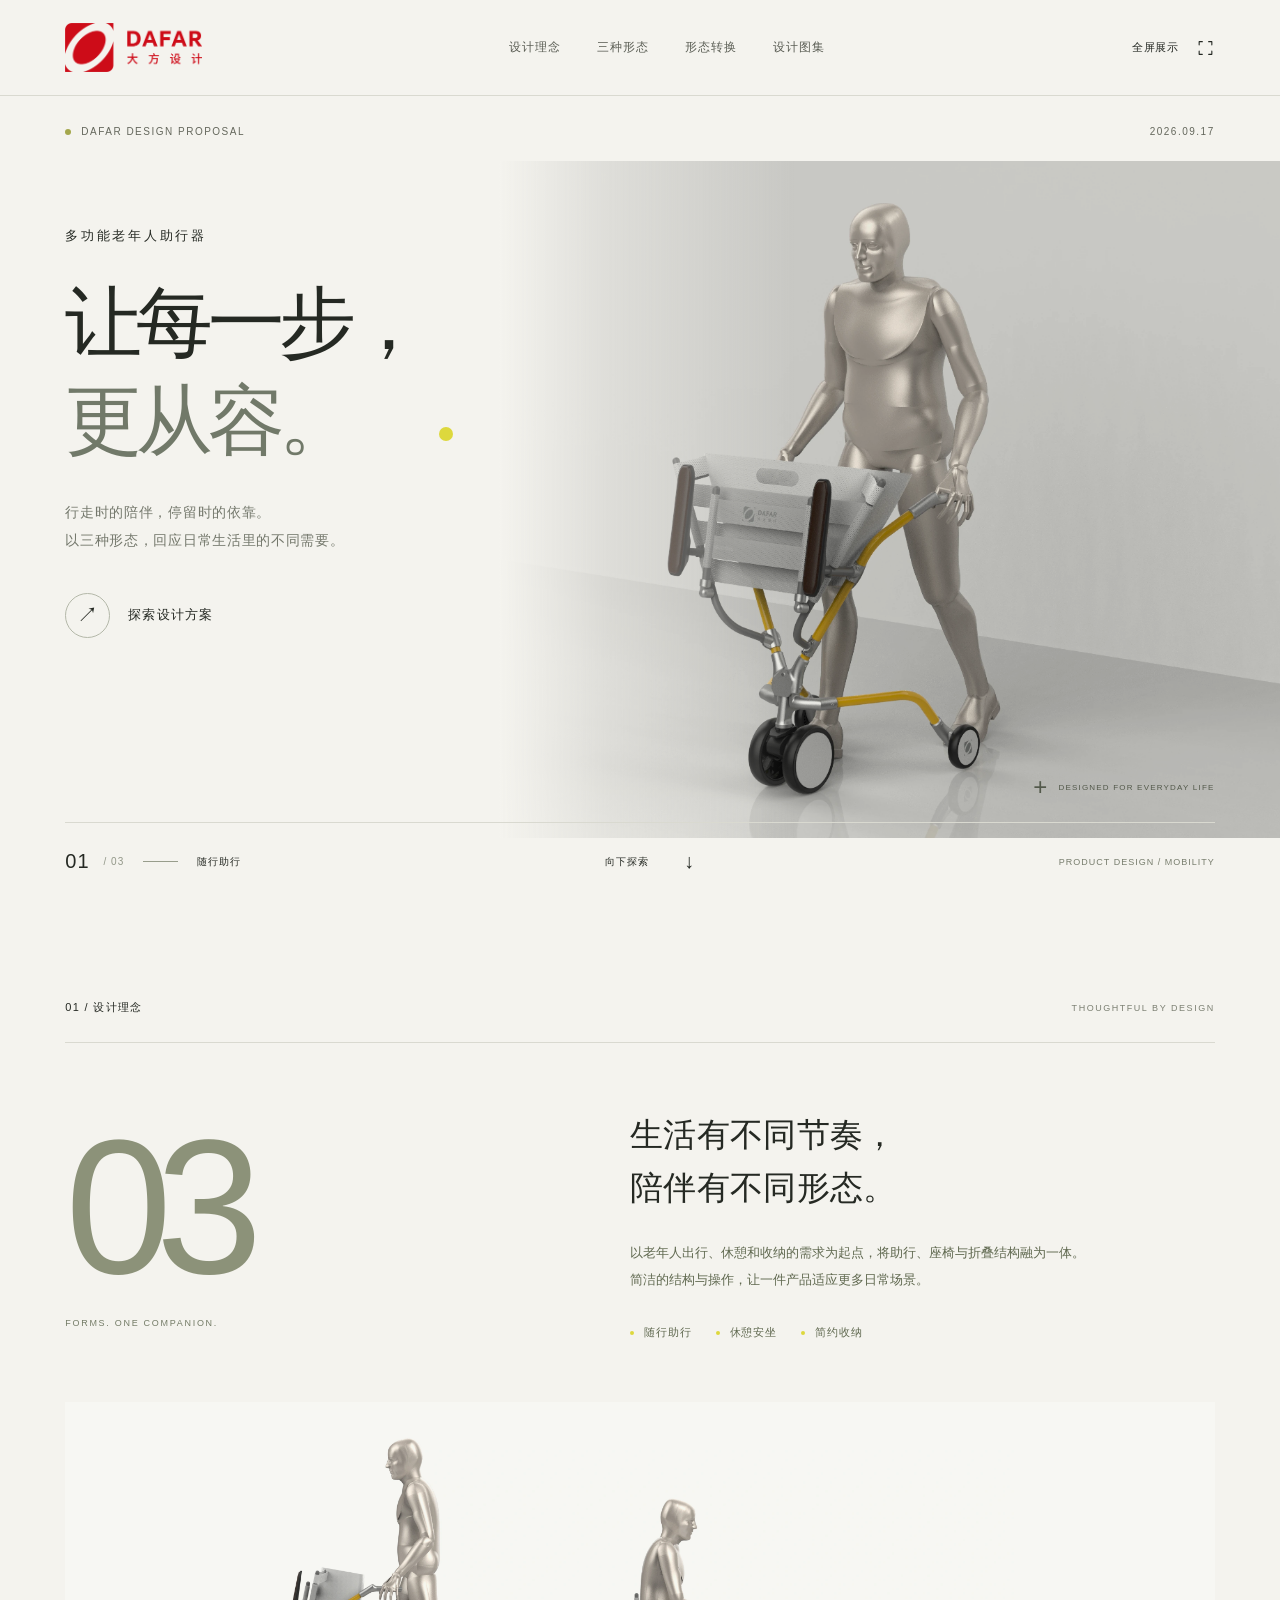
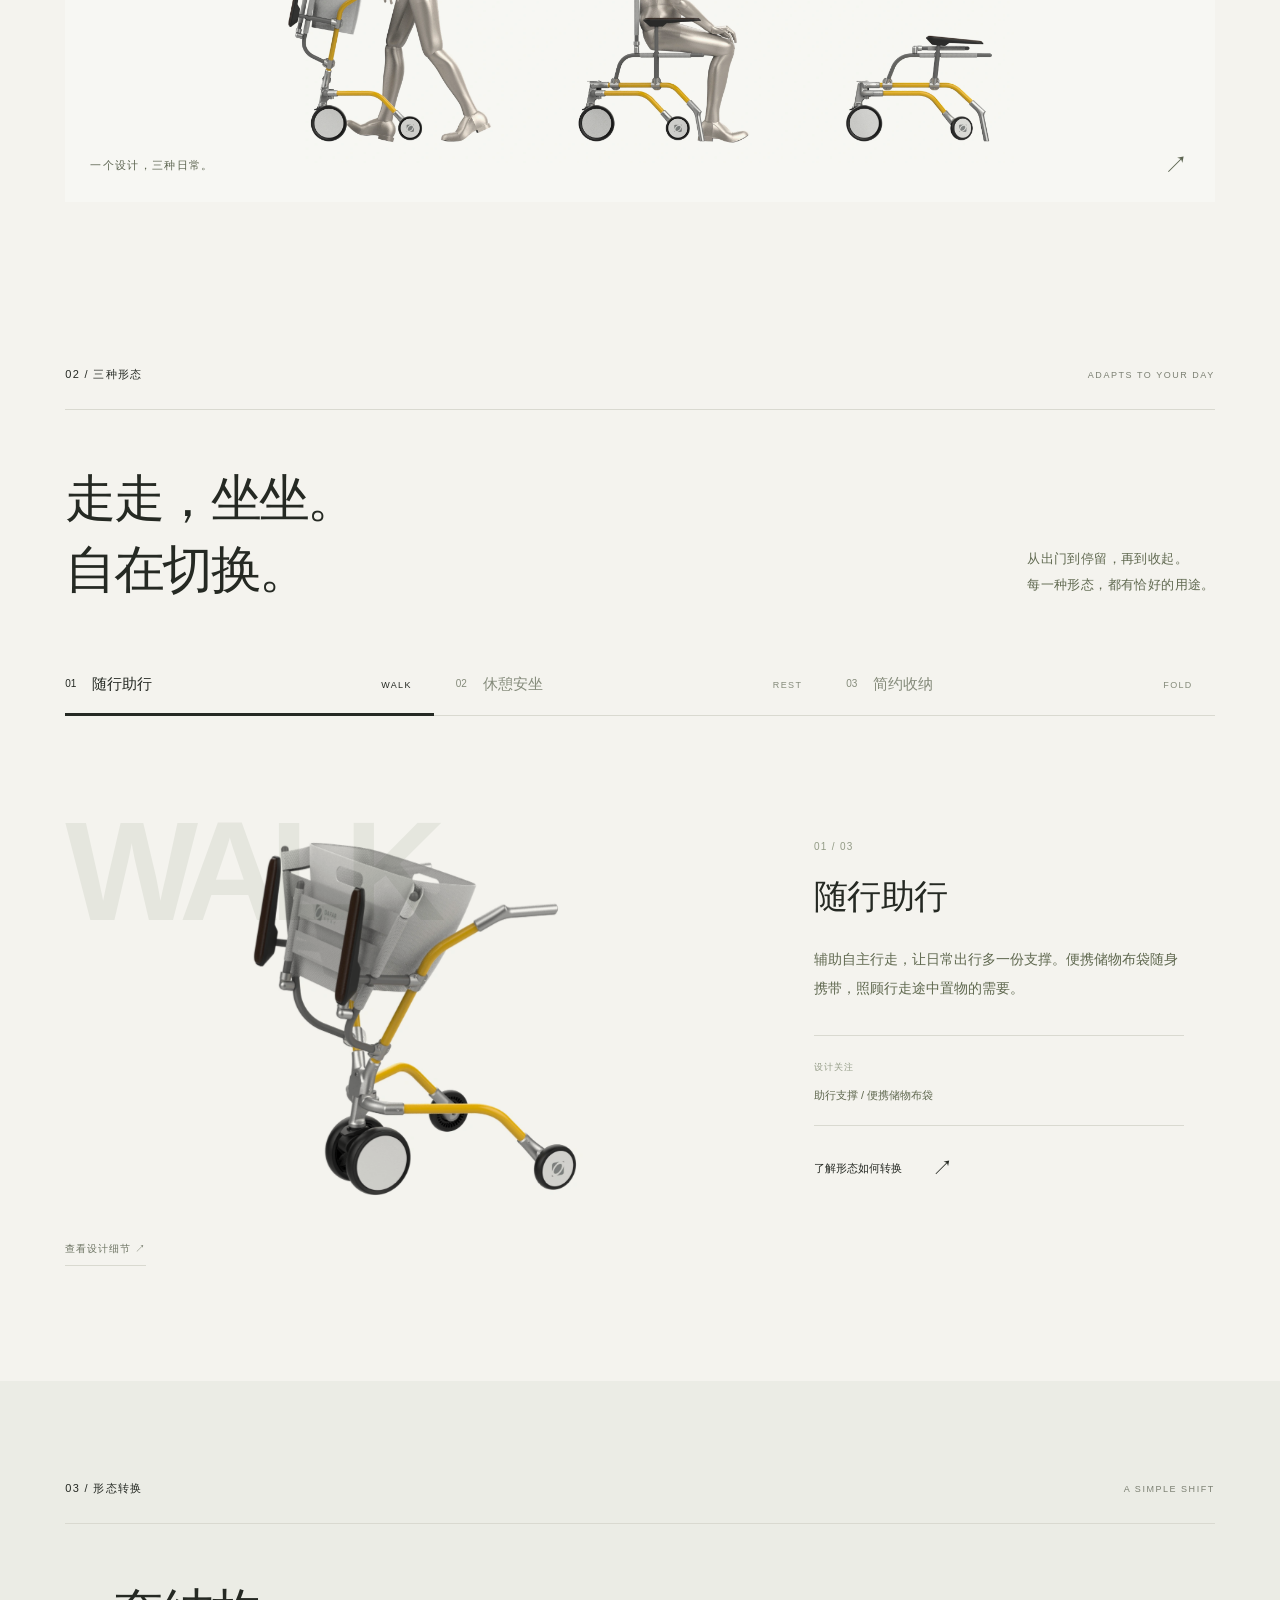
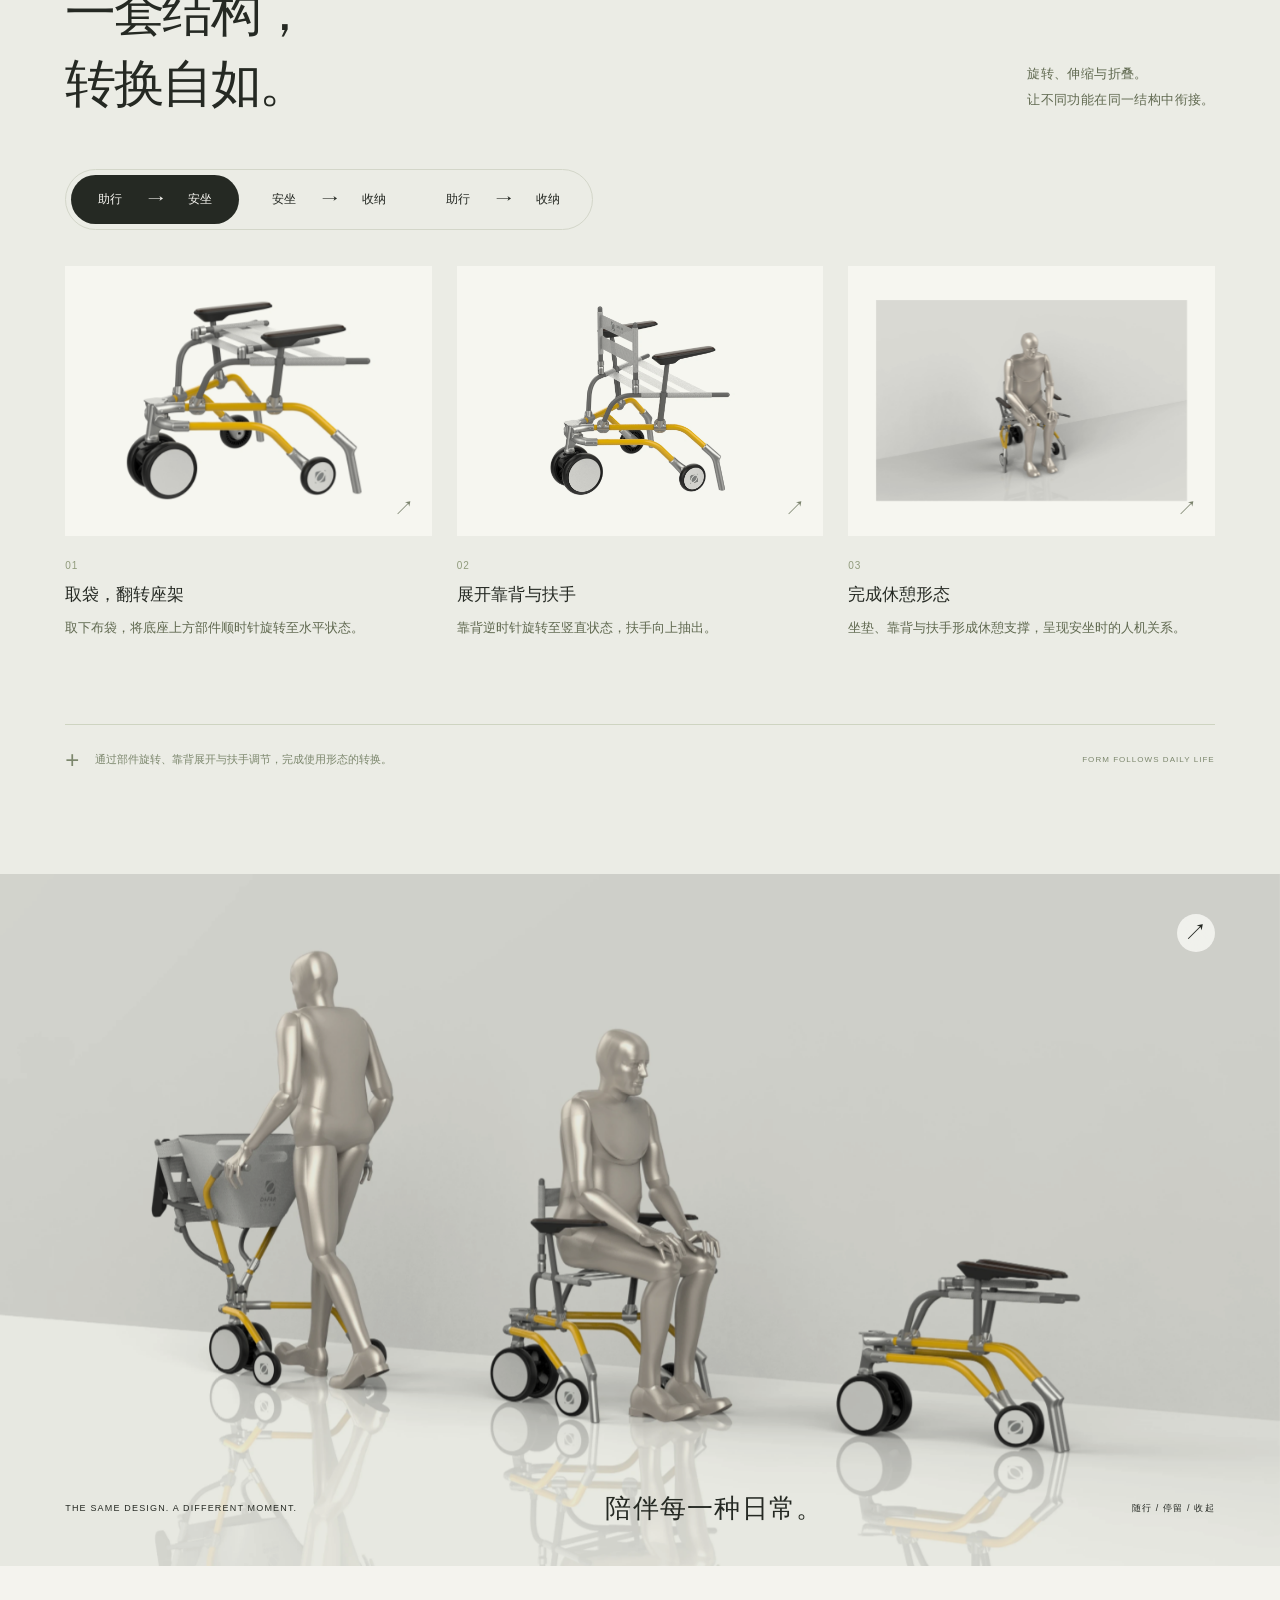
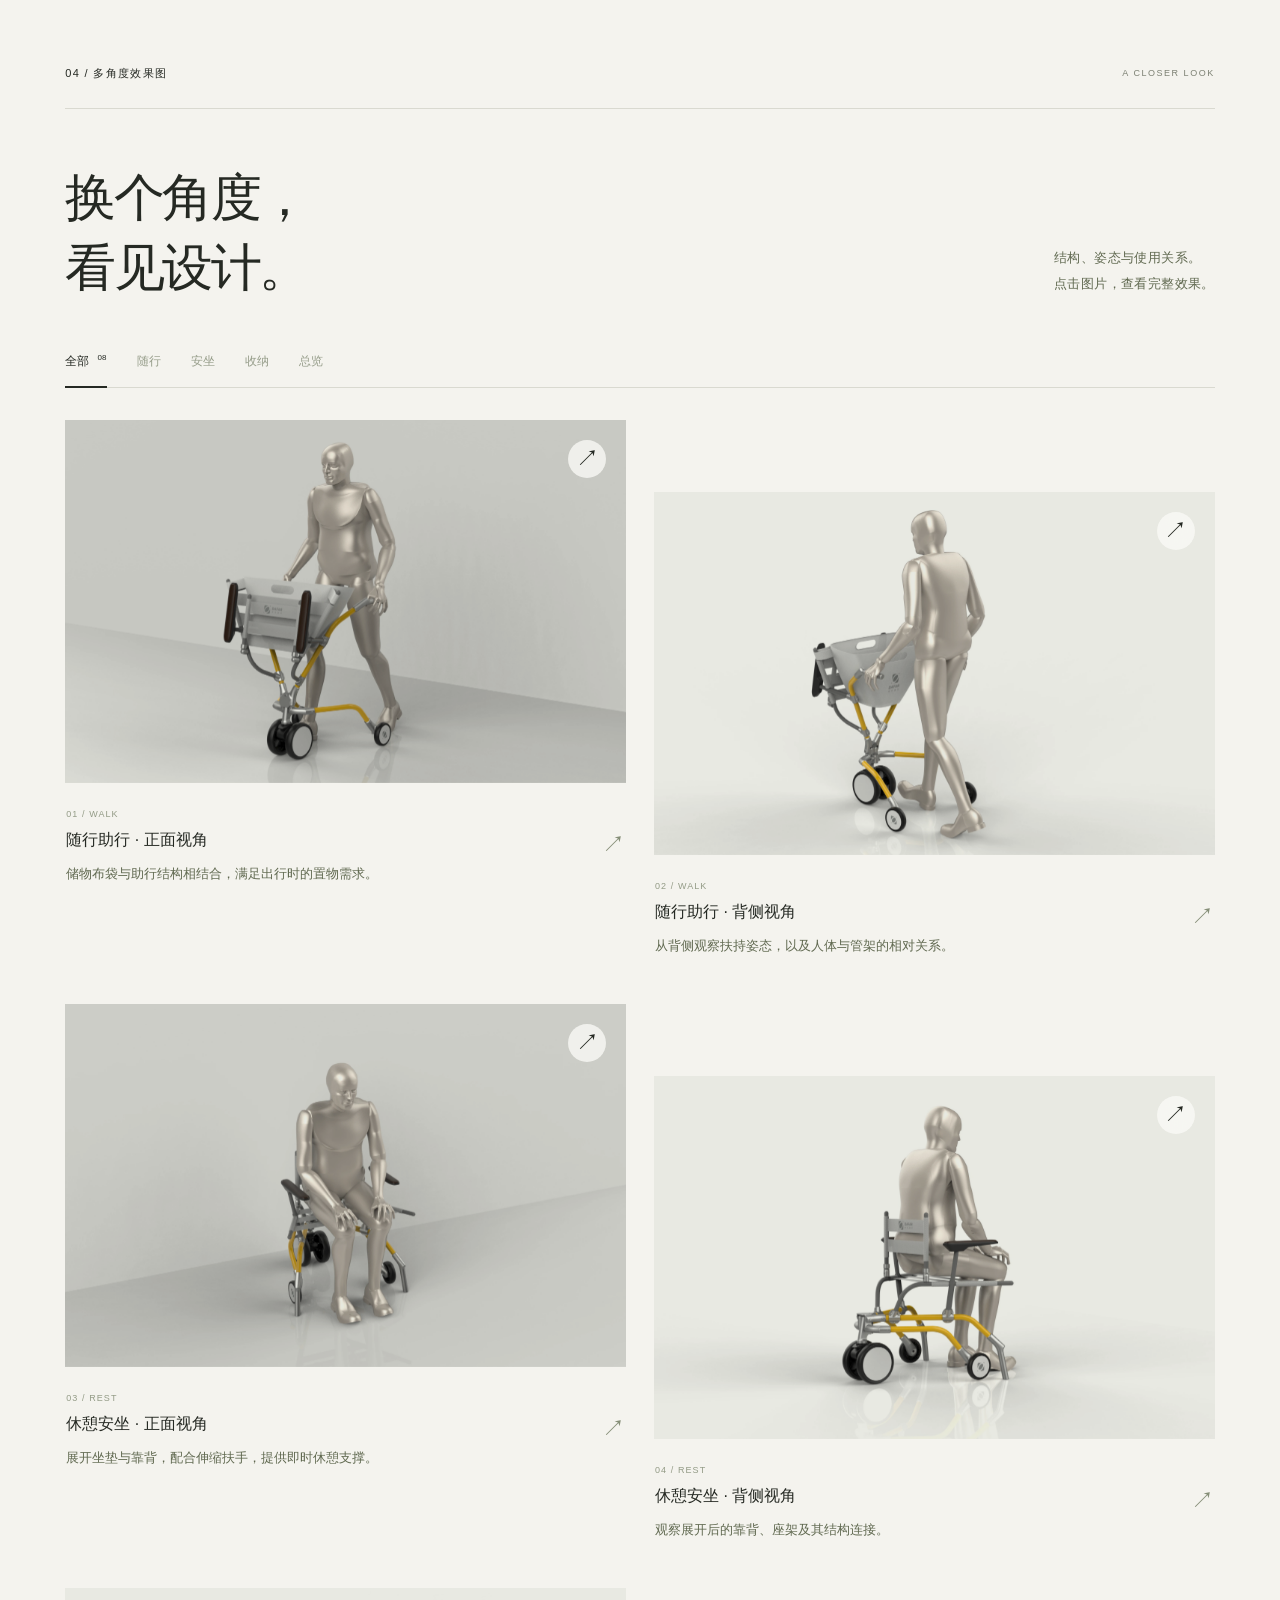
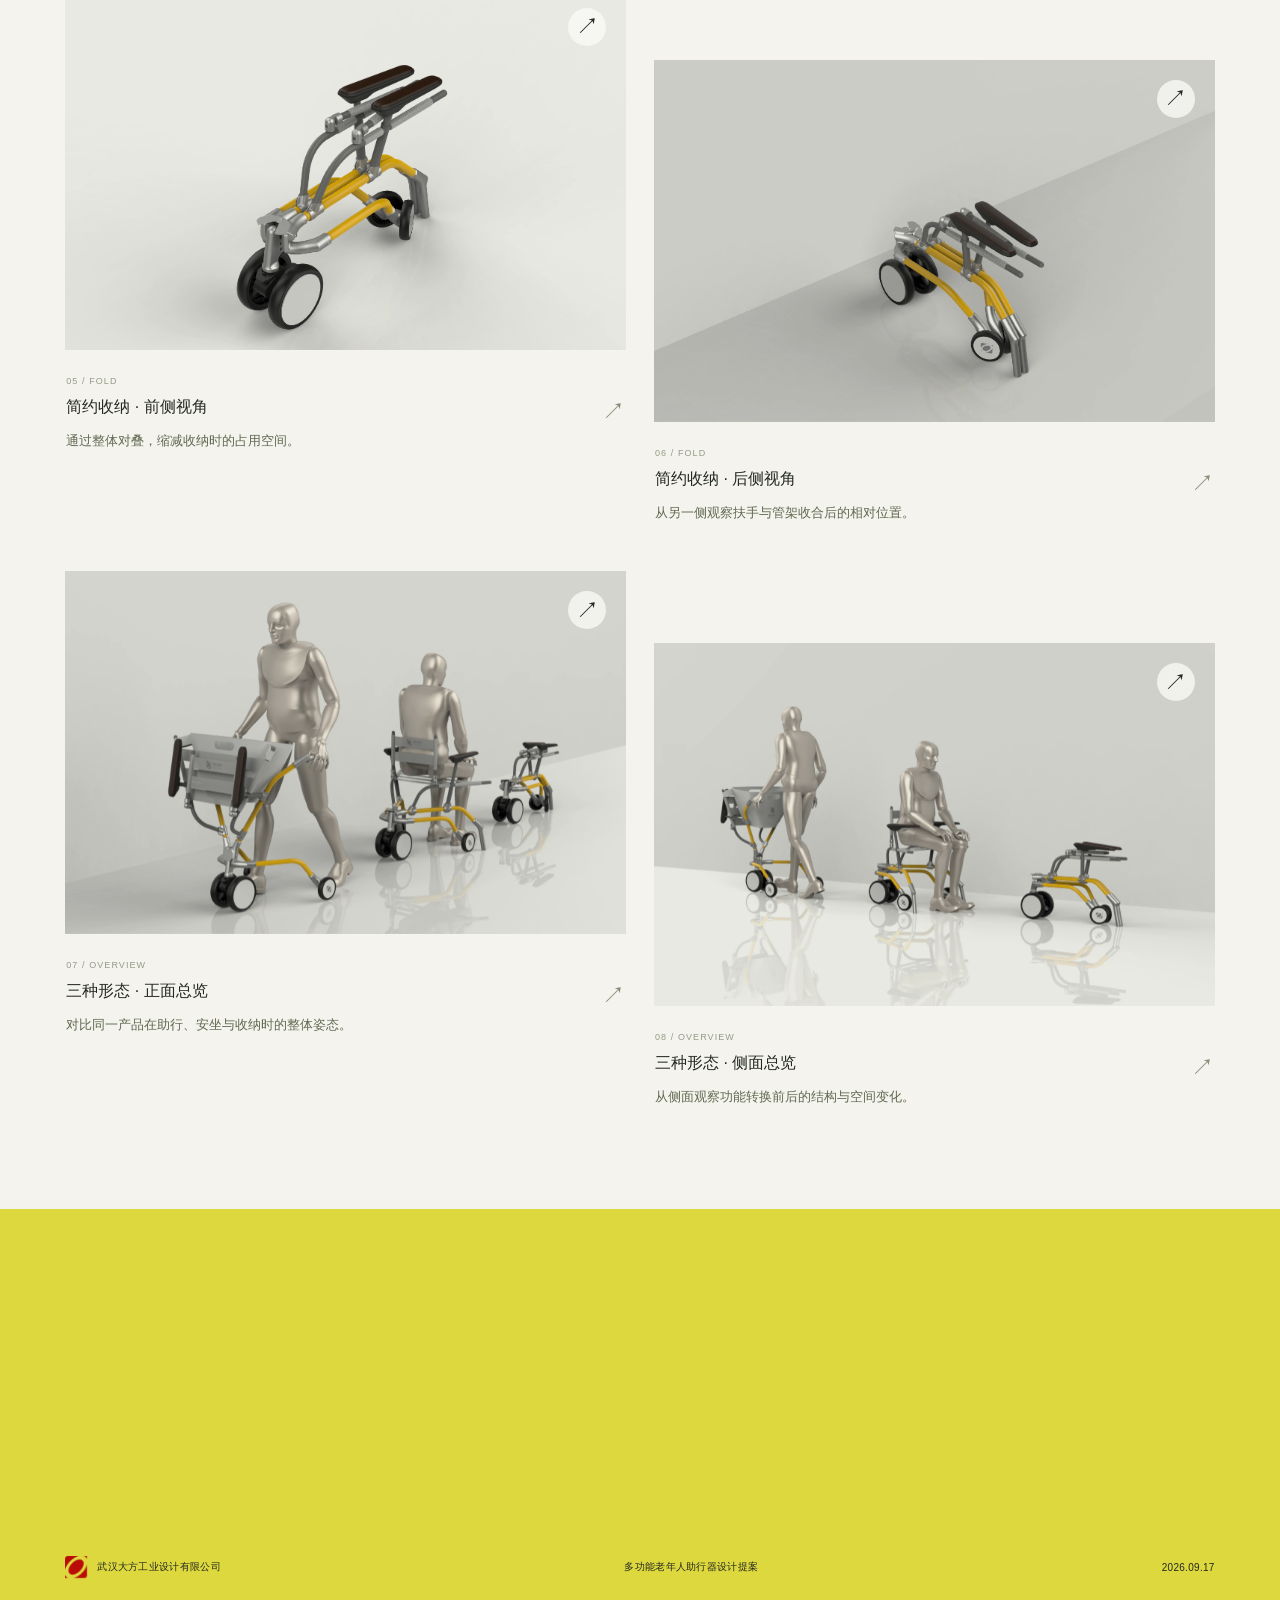
==== commit 1d4ef7a8: "Unify proposal background and improve image fit, drag, and wheel zoom" ====
--- a/index.html
+++ b/index.html
@@ -3,11 +3,12 @@
 <head>
   <meta charset="UTF-8">
   <meta name="viewport" content="width=device-width, initial-scale=1">
+  <meta name="proposal-version" content="20260917-2">
   <meta name="theme-color" content="#f4f3ee">
   <meta name="description" content="大方设计 · 多功能老年人助行器设计提案。随行助行、休憩安坐、简约收纳，让日常出行更加从容。">
   <title>从容随行 · 多功能老年人助行器 | 大方设计</title>
   <link rel="icon" href="assets/favicon.png">
-  <link rel="stylesheet" href="style.css">
+  <link rel="stylesheet" href="style.css?v=20260917-2">
 </head>
 <body>
   <a class="skip-link" href="#concept">跳至方案内容</a>
@@ -89,12 +90,12 @@
   <button id="back-top" class="back-top" hidden aria-label="回到顶部">↑</button>
   <div id="brand-cursor" aria-hidden="true"><img src="assets/dafar-mark.png" alt=""><span class="cursor-label"></span></div>
   <dialog id="lightbox" aria-labelledby="lightbox-title" aria-describedby="lightbox-description">
-    <div class="lightbox-top"><span class="lightbox-brand">DAFAR <small>DESIGN VIEWER</small></span><span id="lightbox-index">01 / 14</span><div class="viewer-actions"><button id="lightbox-zoom" aria-label="放大图片" aria-pressed="false"><svg viewBox="0 0 24 24" aria-hidden="true"><circle cx="10" cy="10" r="6"/><path d="m15 15 5 5M7 10h6m-3-3v6"/></svg></button><a id="lightbox-open-original" href="assets/render-11.webp" target="_blank" rel="noopener" aria-label="在新页面打开原图">↗</a><button id="lightbox-close" aria-label="关闭图片查看器"><svg viewBox="0 0 24 24" aria-hidden="true"><path d="m6 6 12 12M6 18 18 6"/></svg></button></div></div>
-    <div id="lightbox-stage"><img id="lightbox-image" src="assets/render-11.webp" alt=""><p id="image-status" role="status" aria-live="polite"></p></div>
+    <div class="lightbox-top"><span class="lightbox-brand">DAFAR <small>DESIGN VIEWER</small></span><span id="lightbox-index">01 / 14</span><div class="viewer-actions"><button id="lightbox-zoom-out" aria-label="缩小图片" title="缩小图片"><svg viewBox="0 0 24 24" aria-hidden="true"><path d="M5 12h14"/></svg></button><button id="lightbox-fit" aria-label="恢复完整居中显示" title="恢复完整居中显示">100%</button><button id="lightbox-zoom" aria-label="放大图片" title="放大图片"><svg viewBox="0 0 24 24" aria-hidden="true"><circle cx="10" cy="10" r="6"/><path d="m15 15 5 5M7 10h6m-3-3v6"/></svg></button><a id="lightbox-open-original" href="assets/render-11.webp" target="_blank" rel="noopener" aria-label="在新页面打开原图">↗</a><button id="lightbox-close" aria-label="关闭图片查看器"><svg viewBox="0 0 24 24" aria-hidden="true"><path d="m6 6 12 12M6 18 18 6"/></svg></button></div></div>
+    <div id="lightbox-stage" role="region" aria-label="图片查看区域，双击放大，拖动查看细节，滚轮缩放" tabindex="0"><img id="lightbox-image" draggable="false" src="assets/render-11.webp" alt=""><p id="image-status" role="status" aria-live="polite"></p></div>
     <button id="lightbox-prev" class="viewer-prev" aria-label="上一张图片">←</button><button id="lightbox-next" class="viewer-next" aria-label="下一张图片">→</button>
-    <div class="lightbox-bottom"><div><h3 id="lightbox-title"></h3><p id="lightbox-description"></p></div><span>← → 切换图片 <i></i> ESC 关闭</span></div>
+    <div class="lightbox-bottom"><div><h3 id="lightbox-title"></h3><p id="lightbox-description"></p></div><span class="viewer-hint"><span class="viewer-hint-desktop">双击放大 · 拖动查看 · 滚轮缩放</span><span class="viewer-hint-touch">双指缩放 · 拖动查看</span></span></div>
   </dialog>
-  <script src="data.js"></script>
-  <script src="app.js"></script>
+  <script src="data.js?v=20260917-2"></script>
+  <script src="app.js?v=20260917-2"></script>
 </body>
 </html>
--- a/style.css
+++ b/style.css
@@ -2,14 +2,14 @@
 :root{--paper:#f4f3ee;--ink:#252923;--muted:#73756b;--line:#d9d9d0;--yellow:#ddd83d;--dark:#262a24;--ease:cubic-bezier(.22,1,.36,1);--page:clamp(24px,5.1vw,96px)}
 *{box-sizing:border-box}html{scroll-behavior:smooth;scroll-padding-top:96px}body{margin:0;color:var(--ink);background:var(--paper);font-family:"Arial","PingFang SC","Microsoft YaHei UI","Microsoft YaHei",sans-serif;-webkit-font-smoothing:antialiased}button,a{-webkit-tap-highlight-color:transparent}button{font:inherit;color:inherit;border:0;background:none;padding:0;cursor:pointer}a{color:inherit;text-decoration:none}img{display:block;max-width:100%;height:auto}figure,p,h1,h2,h3,h4{margin:0}::selection{background:var(--yellow);color:var(--ink)}:focus-visible{outline:2px solid #b18c0b;outline-offset:7px}button,a{touch-action:manipulation}button:disabled{opacity:.35}svg{width:22px;height:22px;fill:none;stroke:currentColor;stroke-width:1.4;stroke-linecap:round;stroke-linejoin:round}[hidden]{display:none!important}.sr-only{position:absolute;width:1px;height:1px;padding:0;overflow:hidden;clip:rect(0,0,0,0);white-space:nowrap;border:0}.skip-link{position:fixed;left:24px;top:-60px;z-index:1000;padding:12px;background:var(--yellow)}.skip-link:focus{top:16px}
 #reading-progress{position:fixed;left:0;top:0;width:100%;height:3px;background:#c6ba2e;transform:scaleX(0);transform-origin:left;z-index:100}.header{height:96px;padding:0 var(--page);display:flex;align-items:center;justify-content:space-between;border-bottom:1px solid var(--line);position:sticky;top:0;z-index:30;background:rgba(244,243,238,.94);backdrop-filter:blur(16px)}.brand{display:block;width:137px}.brand img{width:100%;mix-blend-mode:multiply}.nav-links{display:flex;gap:36px;font-size:12px;letter-spacing:.08em}.nav-links a{position:relative;padding:15px 0;color:#5b5e54;transition:color .3s}.nav-links a:after{content:"";position:absolute;bottom:3px;left:0;width:100%;height:1px;background:var(--ink);transform:scaleX(0);transform-origin:left;transition:transform .35s var(--ease)}.nav-links a:hover:after,.nav-links a[aria-current]:after{transform:scaleX(1)}.nav-links a:hover{color:var(--ink)}.presentation-button{display:flex;gap:17px;align-items:center;font-size:11px;letter-spacing:.06em}.presentation-button svg{width:19px}.hero{min-height:730px;height:calc(100svh - 96px);max-height:1100px;position:relative;overflow:hidden;padding:0 var(--page);isolation:isolate}.hero-meta{position:relative;z-index:2;display:flex;justify-content:space-between;padding-top:30px;font-size:10px;letter-spacing:.15em;color:#64675c}.hero-meta>span:first-child{display:flex;align-items:center;gap:10px}.hero-meta i{height:6px;width:6px;border-radius:50%;background:#a4a74c;display:inline-block}.hero-copy{position:relative;z-index:2;width:51%;padding-top:clamp(82px,10vh,140px);pointer-events:none}.hero-copy a{pointer-events:auto}.eyebrow{font-size:13px;letter-spacing:.21em;font-weight:500}.hero h1{font-size:clamp(58px,6.05vw,104px);font-weight:500;line-height:1.27;letter-spacing:-.075em;margin:28px 0 28px;position:relative;display:inline-block}.hero h1>span:first-of-type{color:#717969}.title-dot{display:inline-block;width:14px;height:14px;border-radius:50%;background:var(--yellow);position:absolute;right:-32px;bottom:29px}.hero-description{font-size:14px;line-height:2;color:#74786c;letter-spacing:.05em}.hero-link{display:inline-flex;align-items:center;gap:18px;margin-top:39px;font-size:13px;letter-spacing:.09em}.circle-arrow{border:1px solid #b3b7a8;border-radius:50%;width:45px;height:45px;display:grid;place-items:center;font-size:21px;transition:background .35s,transform .5s var(--ease)}.hero-link:hover .circle-arrow{background:var(--yellow);border-color:var(--yellow);transform:rotate(45deg)}.hero-visual{position:absolute;right:0;top:65px;bottom:62px;width:61%;overflow:hidden;z-index:1;background:#e9e9e4;animation:hero-image 1.6s var(--ease) both}.hero-visual img{height:100%;width:100%;object-fit:cover;object-position:48% 49%;mix-blend-mode:multiply;transition:transform 1.8s var(--ease)}.hero-visual:before{content:"";position:absolute;inset:0;z-index:1;background:linear-gradient(90deg,var(--paper),rgba(244,243,238,.5) 14%,transparent 38%);pointer-events:none}.hero-visual:hover img{transform:scale(1.025)}.visual-caption{position:absolute;bottom:37px;right:var(--page);font-size:8px;letter-spacing:.15em;display:flex;align-items:center;gap:10px;z-index:2;color:#53594b}.tiny-cross{font-size:24px;font-weight:300}.image-expand{position:absolute;right:20px;top:20px;width:38px;height:38px;display:grid;place-items:center;border-radius:50%;background:rgba(250,250,247,.78);font-size:23px;backdrop-filter:blur(12px);transition:transform .5s var(--ease),background .3s}.hero-visual .image-expand{top:24px;right:var(--page);opacity:0;transition:opacity .3s}.hero-visual:hover .image-expand{opacity:1}.hero-bottom{position:absolute;bottom:0;left:var(--page);right:var(--page);display:flex;align-items:center;justify-content:space-between;height:78px;border-top:1px solid var(--line);font-size:10px;letter-spacing:.1em;z-index:2}.hero-index{display:flex;align-items:center;gap:14px;font-size:10px}.hero-index b{font-size:20px;font-weight:400}.hero-index>span:first-of-type{color:#929788}.index-line{height:1px;width:35px;background:#989d8c;margin:0 5px}.scroll-cue{display:flex;align-items:center;gap:35px}.scroll-cue span{font-size:20px;animation:scroll-float 2.5s infinite}.hero-category{font-size:9px;color:#777d6d}.hero-enter{animation:enter 1.1s var(--ease) both}.hero-enter:nth-child(2){animation-delay:.1s}.hero-enter:nth-child(3){animation-delay:.2s}.hero-enter:nth-child(4){animation-delay:.3s}
-.section-pad{padding:100px var(--page)}.section-eyebrow{display:flex;align-items:center;justify-content:space-between;font-size:11px;letter-spacing:.12em;padding-bottom:27px;border-bottom:1px solid var(--line)}.section-eyebrow>span:last-child{font-size:9px;letter-spacing:.17em;color:#7c8073}.concept{background:var(--dark);color:var(--paper);position:relative;padding-bottom:65px}.section-eyebrow.light{border-color:#4c5146;color:#c1c6b4}.section-eyebrow.light>span:last-child{color:#8f9981}.concept-grid{display:grid;grid-template-columns:1fr 1.3fr;gap:10%;padding:65px 0 62px;align-items:center}.concept-number{font-size:clamp(120px,15vw,240px);font-weight:400;line-height:.9;letter-spacing:-.085em;color:var(--yellow)}.concept-number>span{font-weight:200}.concept-number small{display:block;font-size:9px;letter-spacing:.19em;font-weight:400;color:#a0ab92;margin-top:25px}.concept-copy h2{font-size:clamp(25px,2.6vw,44px);line-height:1.6;font-weight:400;letter-spacing:.01em}.concept-copy p{font-size:13px;line-height:2.1;color:#abb19e;margin-top:24px;max-width:460px}.concept-words{display:flex;gap:24px;font-size:11px;letter-spacing:.08em;color:#d4d9c7;margin-top:32px}.concept-words span{display:flex;align-items:center;gap:10px}.concept-words span:before{content:"";width:4px;height:4px;background:var(--yellow);border-radius:50%}.concept-overview{display:block;background:#f7f7f3;width:100%;height:400px;position:relative;overflow:hidden}.concept-overview img{width:100%;height:100%;object-fit:cover;mix-blend-mode:multiply;transition:transform 1.3s var(--ease)}.concept-overview:hover img{transform:scale(1.025)}.overview-note{position:absolute;left:25px;right:25px;bottom:21px;color:#5d6551;display:flex;align-items:center;justify-content:space-between;font-size:11px;letter-spacing:.12em}.overview-note>span{font-size:24px}.section-heading{display:flex;align-items:flex-end;justify-content:space-between;gap:30px;margin:54px 0 49px}.section-heading h2{font-size:clamp(35px,4vw,62px);line-height:1.38;letter-spacing:-.05em;font-weight:500}.section-heading>p{font-size:12px;line-height:2;color:#7d8174;padding-bottom:7px;letter-spacing:.03em}.mode-tabs{display:flex;border-bottom:1px solid var(--line)}.mode-tabs button{flex:1;position:relative;display:flex;align-items:center;text-align:left;gap:16px;padding:21px 22px;color:#858b7b;font-size:15px;transition:color .3s,background .3s}.mode-tabs button:first-child{padding-left:0}.mode-tabs button[aria-selected=true]{color:var(--ink)}.mode-tabs button:after{position:absolute;content:"";left:0;bottom:-1px;height:3px;width:100%;background:var(--ink);transform:scaleX(0);transform-origin:left;transition:transform .5s var(--ease)}.mode-tabs button[aria-selected=true]:after{transform:scaleX(1)}.mode-tabs button>span{font-size:10px;align-self:flex-start;padding-top:3px}.mode-tabs button small{font-size:9px;margin-left:auto;letter-spacing:.15em}.mode-panel{display:grid;grid-template-columns:1.55fr 1fr;align-items:center;min-height:565px;transition:opacity .18s,transform .5s var(--ease)}.mode-panel.is-changing{opacity:0;transform:translateY(8px)}.mode-stage{position:relative;min-width:0;height:565px;display:flex;align-items:center;justify-content:center}.mode-stage>#mode-en{position:absolute;top:75px;left:0;color:#e5e6de;font-size:clamp(80px,11vw,180px);letter-spacing:-.08em;font-weight:bold;pointer-events:none}.mode-stage>button{width:100%;height:100%;position:relative;display:flex;align-items:center;justify-content:center}.mode-stage img{position:relative;mix-blend-mode:multiply;width:70%;height:410px;object-fit:contain;margin-top:40px;transition:transform 1s var(--ease)}.mode-stage button:hover img{transform:scale(1.04) translateY(-4px)}.mode-image-hint{position:absolute;bottom:15px;left:0;font-size:10px;letter-spacing:.1em;color:#6f7665;border-bottom:1px solid var(--line);padding-bottom:9px}.mode-copy{padding:20px 0 0 50px;max-width:420px}.mode-number{font-size:10px;letter-spacing:.13em;color:#939b86}.mode-copy h3{font-size:34px;font-weight:400;letter-spacing:-.02em;margin-top:20px}.mode-copy>p{margin-top:25px;font-size:14px;line-height:2.1;color:#707863}.mode-detail{margin-top:32px;padding:20px 0;border-top:1px solid var(--line);border-bottom:1px solid var(--line)}.small-label{font-size:9px;letter-spacing:.12em;color:#939b86}.mode-detail p{font-size:11px;margin-top:12px;color:#636e56;line-height:1.7}.text-link{display:flex;align-items:center;gap:30px;font-size:11px;margin-top:28px}.text-link>span{font-size:21px;transition:transform .3s}.text-link:hover>span{transform:translate(3px,-3px)}.transformation{background:#ebece5}.route-tabs{display:inline-flex;gap:6px;padding:5px;border:1px solid #d3d6c9;border-radius:40px;margin-bottom:36px}.route-tabs button{padding:14px 27px;border-radius:30px;font-size:12px;display:flex;align-items:center;gap:25px;transition:background .4s,color .4s}.route-tabs button[aria-selected=true]{background:var(--ink);color:var(--paper)}.route-tabs button>span{font-size:16px;transform:rotate(45deg)}.route-steps{display:grid;grid-template-columns:repeat(3,minmax(0,1fr));gap:25px;min-height:410px}.step{position:relative}.step-image{display:flex;position:relative;width:100%;height:270px;background:#f6f6f0;align-items:center;justify-content:center;overflow:hidden}.step-image:after{content:"↗";position:absolute;right:18px;bottom:14px;font-size:20px;color:#7b836d}.step-image img{width:85%;height:85%;object-fit:contain;mix-blend-mode:multiply;transition:transform .8s var(--ease)}.step-image:hover img{transform:scale(1.045)}.step-count{display:block;margin-top:24px;color:#909b7c;font-size:10px;letter-spacing:.1em}.step h4{font-size:17px;font-weight:500;margin-top:12px}.step p{font-size:12px;color:#7d856f;line-height:1.9;max-width:95%;margin-top:10px}.process-note{display:flex;align-items:center;gap:16px;border-top:1px solid #ced4c1;margin-top:48px;padding-top:21px;color:#7c876d}.process-note p{font-size:11px;line-height:1.8}.process-note>span:last-child{font-size:8px;letter-spacing:.13em;margin-left:auto;white-space:nowrap}.feature-spread{position:relative;background:#e7e8e1;overflow:hidden}.feature-image{display:block;width:100%;height:auto;aspect-ratio:1.85;overflow:hidden}.feature-image>img{width:100%;height:100%;object-fit:cover;mix-blend-mode:multiply;transition:transform 1.5s var(--ease)}.feature-image:hover>img{transform:scale(1.025)}.feature-image .image-expand{right:var(--page);top:40px}.feature-caption{position:absolute;left:var(--page);right:var(--page);bottom:40px;display:flex;justify-content:space-between;align-items:center;gap:20px;pointer-events:none}.feature-caption>span{font-size:9px;letter-spacing:.13em}.feature-caption h2{font-size:26px;font-weight:400;letter-spacing:.05em}.gallery-filters{display:flex;gap:30px;margin:0 0 32px;border-bottom:1px solid var(--line)}.gallery-filters button{position:relative;padding:0 0 17px;font-size:12px;color:#979e8b;transition:color .3s}.gallery-filters button[aria-pressed=true]{color:var(--ink)}.gallery-filters button:after{content:"";position:absolute;bottom:-1px;height:2px;width:100%;background:var(--ink);left:0;transform:scaleX(0);transition:transform .4s var(--ease)}.gallery-filters button[aria-pressed=true]:after{transform:scaleX(1)}.gallery-filters sup{font-size:8px;margin-left:5px;vertical-align:top}.gallery-grid{display:grid;grid-template-columns:repeat(2,minmax(0,1fr));gap:46px 28px;align-items:start}.gallery-item:nth-child(even){padding-top:72px}.gallery-item>button{display:block;width:100%;position:relative;overflow:hidden;background:#e8e9e2}.gallery-item img{width:100%;height:auto;aspect-ratio:3000 / 1941;object-fit:cover;mix-blend-mode:multiply;transition:transform 1.2s var(--ease)}.gallery-item>button:hover img{transform:scale(1.045)}.gallery-item>button:hover .image-expand{transform:rotate(45deg);background:var(--yellow)}.gallery-item figcaption{display:flex;justify-content:space-between;gap:15px;padding:20px 1px 0}.gallery-item figcaption h3{font-size:16px;font-weight:400;margin-top:9px}.gallery-item figcaption p{font-size:11px;line-height:1.85;color:#808971;margin-top:11px}.gallery-item figcaption>span{font-size:23px;color:#858e77;align-self:center}.footer{padding-top:76px;padding-bottom:25px;background:var(--yellow)}.footer-top{position:relative;padding-bottom:65px;border-bottom:1px solid #b9b432}.footer-top .eyebrow{font-size:10px;letter-spacing:.17em}.footer h2{font-size:clamp(55px,8vw,120px);letter-spacing:-.07em;font-weight:500;margin-top:31px}.footer-back{position:absolute;right:0;top:29px;width:90px;height:90px;border:1px solid #8f9136;border-radius:50%;font-size:45px;display:grid;place-items:center;transition:background .3s,transform .5s var(--ease)}.footer-back:hover{background:var(--paper);transform:rotate(45deg)}.footer-bottom{display:flex;align-items:center;justify-content:space-between;gap:20px;padding-top:25px;font-size:10px;letter-spacing:.03em}.footer-brand{display:flex;align-items:center;gap:10px}.footer-brand img{width:22px;mix-blend-mode:multiply}.back-top{position:fixed;bottom:28px;right:28px;width:40px;height:40px;border-radius:50%;border:1px solid #bbc1af;background:rgba(244,243,238,.85);backdrop-filter:blur(10px);z-index:28;transition:background .3s;font-size:21px}.back-top:hover{background:var(--yellow)}
+.section-pad{padding:100px var(--page)}.section-eyebrow{display:flex;align-items:center;justify-content:space-between;font-size:11px;letter-spacing:.12em;padding-bottom:27px;border-bottom:1px solid var(--line)}.section-eyebrow>span:last-child{font-size:9px;letter-spacing:.17em;color:#7c8073}.concept{background:var(--paper);color:var(--ink);position:relative;padding-bottom:65px}.section-eyebrow.light{border-color:var(--line);color:var(--ink)}.section-eyebrow.light>span:last-child{color:#7c8073}.concept-grid{display:grid;grid-template-columns:1fr 1.3fr;gap:10%;padding:65px 0 62px;align-items:center}.concept-number{font-size:clamp(120px,15vw,240px);font-weight:400;line-height:.9;letter-spacing:-.085em;color:#8c9279}.concept-number>span{font-weight:200}.concept-number small{display:block;font-size:9px;letter-spacing:.19em;font-weight:400;color:#737b66;margin-top:25px}.concept-copy h2{font-size:clamp(25px,2.6vw,44px);line-height:1.6;font-weight:400;letter-spacing:.01em}.concept-copy p{font-size:13px;line-height:2.1;color:#606950;margin-top:24px;max-width:460px}.concept-words{display:flex;gap:24px;font-size:11px;letter-spacing:.08em;color:#606950;margin-top:32px}.concept-words span{display:flex;align-items:center;gap:10px}.concept-words span:before{content:"";width:4px;height:4px;background:var(--yellow);border-radius:50%}.concept-overview{display:block;background:#f7f7f3;width:100%;height:400px;position:relative;overflow:hidden}.concept-overview img{width:100%;height:100%;object-fit:cover;mix-blend-mode:multiply;transition:transform 1.3s var(--ease)}.concept-overview:hover img{transform:scale(1.025)}.overview-note{position:absolute;left:25px;right:25px;bottom:21px;color:#5d6551;display:flex;align-items:center;justify-content:space-between;font-size:11px;letter-spacing:.12em}.overview-note>span{font-size:24px}.section-heading{display:flex;align-items:flex-end;justify-content:space-between;gap:30px;margin:54px 0 49px}.section-heading h2{font-size:clamp(35px,4vw,62px);line-height:1.38;letter-spacing:-.05em;font-weight:500}.section-heading>p{font-size:12px;line-height:2;color:#7d8174;padding-bottom:7px;letter-spacing:.03em}.mode-tabs{display:flex;border-bottom:1px solid var(--line)}.mode-tabs button{flex:1;position:relative;display:flex;align-items:center;text-align:left;gap:16px;padding:21px 22px;color:#858b7b;font-size:15px;transition:color .3s,background .3s}.mode-tabs button:first-child{padding-left:0}.mode-tabs button[aria-selected=true]{color:var(--ink)}.mode-tabs button:after{position:absolute;content:"";left:0;bottom:-1px;height:3px;width:100%;background:var(--ink);transform:scaleX(0);transform-origin:left;transition:transform .5s var(--ease)}.mode-tabs button[aria-selected=true]:after{transform:scaleX(1)}.mode-tabs button>span{font-size:10px;align-self:flex-start;padding-top:3px}.mode-tabs button small{font-size:9px;margin-left:auto;letter-spacing:.15em}.mode-panel{display:grid;grid-template-columns:1.55fr 1fr;align-items:center;min-height:565px;transition:opacity .18s,transform .5s var(--ease)}.mode-panel.is-changing{opacity:0;transform:translateY(8px)}.mode-stage{position:relative;min-width:0;height:565px;display:flex;align-items:center;justify-content:center}.mode-stage>#mode-en{position:absolute;top:75px;left:0;color:#e5e6de;font-size:clamp(80px,11vw,180px);letter-spacing:-.08em;font-weight:bold;pointer-events:none}.mode-stage>button{width:100%;height:100%;position:relative;display:flex;align-items:center;justify-content:center}.mode-stage img{position:relative;mix-blend-mode:multiply;width:70%;height:410px;object-fit:contain;margin-top:40px;transition:transform 1s var(--ease)}.mode-stage button:hover img{transform:scale(1.04) translateY(-4px)}.mode-image-hint{position:absolute;bottom:15px;left:0;font-size:10px;letter-spacing:.1em;color:#6f7665;border-bottom:1px solid var(--line);padding-bottom:9px}.mode-copy{padding:20px 0 0 50px;max-width:420px}.mode-number{font-size:10px;letter-spacing:.13em;color:#939b86}.mode-copy h3{font-size:34px;font-weight:400;letter-spacing:-.02em;margin-top:20px}.mode-copy>p{margin-top:25px;font-size:14px;line-height:2.1;color:#707863}.mode-detail{margin-top:32px;padding:20px 0;border-top:1px solid var(--line);border-bottom:1px solid var(--line)}.small-label{font-size:9px;letter-spacing:.12em;color:#939b86}.mode-detail p{font-size:11px;margin-top:12px;color:#636e56;line-height:1.7}.text-link{display:flex;align-items:center;gap:30px;font-size:11px;margin-top:28px}.text-link>span{font-size:21px;transition:transform .3s}.text-link:hover>span{transform:translate(3px,-3px)}.transformation{background:#ebece5}.route-tabs{display:inline-flex;gap:6px;padding:5px;border:1px solid #d3d6c9;border-radius:40px;margin-bottom:36px}.route-tabs button{padding:14px 27px;border-radius:30px;font-size:12px;display:flex;align-items:center;gap:25px;transition:background .4s,color .4s}.route-tabs button[aria-selected=true]{background:var(--ink);color:var(--paper)}.route-tabs button>span{font-size:16px;transform:rotate(45deg)}.route-steps{display:grid;grid-template-columns:repeat(3,minmax(0,1fr));gap:25px;min-height:410px}.step{position:relative}.step-image{display:flex;position:relative;width:100%;height:270px;background:#f6f6f0;align-items:center;justify-content:center;overflow:hidden}.step-image:after{content:"↗";position:absolute;right:18px;bottom:14px;font-size:20px;color:#7b836d}.step-image img{width:85%;height:85%;object-fit:contain;mix-blend-mode:multiply;transition:transform .8s var(--ease)}.step-image:hover img{transform:scale(1.045)}.step-count{display:block;margin-top:24px;color:#909b7c;font-size:10px;letter-spacing:.1em}.step h4{font-size:17px;font-weight:500;margin-top:12px}.step p{font-size:12px;color:#7d856f;line-height:1.9;max-width:95%;margin-top:10px}.process-note{display:flex;align-items:center;gap:16px;border-top:1px solid #ced4c1;margin-top:48px;padding-top:21px;color:#7c876d}.process-note p{font-size:11px;line-height:1.8}.process-note>span:last-child{font-size:8px;letter-spacing:.13em;margin-left:auto;white-space:nowrap}.feature-spread{position:relative;background:#e7e8e1;overflow:hidden}.feature-image{display:block;width:100%;height:auto;aspect-ratio:1.85;overflow:hidden}.feature-image>img{width:100%;height:100%;object-fit:cover;mix-blend-mode:multiply;transition:transform 1.5s var(--ease)}.feature-image:hover>img{transform:scale(1.025)}.feature-image .image-expand{right:var(--page);top:40px}.feature-caption{position:absolute;left:var(--page);right:var(--page);bottom:40px;display:flex;justify-content:space-between;align-items:center;gap:20px;pointer-events:none}.feature-caption>span{font-size:9px;letter-spacing:.13em}.feature-caption h2{font-size:26px;font-weight:400;letter-spacing:.05em}.gallery-filters{display:flex;gap:30px;margin:0 0 32px;border-bottom:1px solid var(--line)}.gallery-filters button{position:relative;padding:0 0 17px;font-size:12px;color:#979e8b;transition:color .3s}.gallery-filters button[aria-pressed=true]{color:var(--ink)}.gallery-filters button:after{content:"";position:absolute;bottom:-1px;height:2px;width:100%;background:var(--ink);left:0;transform:scaleX(0);transition:transform .4s var(--ease)}.gallery-filters button[aria-pressed=true]:after{transform:scaleX(1)}.gallery-filters sup{font-size:8px;margin-left:5px;vertical-align:top}.gallery-grid{display:grid;grid-template-columns:repeat(2,minmax(0,1fr));gap:46px 28px;align-items:start}.gallery-item:nth-child(even){padding-top:72px}.gallery-item>button{display:block;width:100%;position:relative;overflow:hidden;background:#e8e9e2}.gallery-item img{width:100%;height:auto;aspect-ratio:3000 / 1941;object-fit:cover;mix-blend-mode:multiply;transition:transform 1.2s var(--ease)}.gallery-item>button:hover img{transform:scale(1.045)}.gallery-item>button:hover .image-expand{transform:rotate(45deg);background:var(--yellow)}.gallery-item figcaption{display:flex;justify-content:space-between;gap:15px;padding:20px 1px 0}.gallery-item figcaption h3{font-size:16px;font-weight:400;margin-top:9px}.gallery-item figcaption p{font-size:11px;line-height:1.85;color:#808971;margin-top:11px}.gallery-item figcaption>span{font-size:23px;color:#858e77;align-self:center}.footer{padding-top:76px;padding-bottom:25px;background:var(--yellow)}.footer-top{position:relative;padding-bottom:65px;border-bottom:1px solid #b9b432}.footer-top .eyebrow{font-size:10px;letter-spacing:.17em}.footer h2{font-size:clamp(55px,8vw,120px);letter-spacing:-.07em;font-weight:500;margin-top:31px}.footer-back{position:absolute;right:0;top:29px;width:90px;height:90px;border:1px solid #8f9136;border-radius:50%;font-size:45px;display:grid;place-items:center;transition:background .3s,transform .5s var(--ease)}.footer-back:hover{background:var(--paper);transform:rotate(45deg)}.footer-bottom{display:flex;align-items:center;justify-content:space-between;gap:20px;padding-top:25px;font-size:10px;letter-spacing:.03em}.footer-brand{display:flex;align-items:center;gap:10px}.footer-brand img{width:22px;mix-blend-mode:multiply}.back-top{position:fixed;bottom:28px;right:28px;width:40px;height:40px;border-radius:50%;border:1px solid #bbc1af;background:rgba(244,243,238,.85);backdrop-filter:blur(10px);z-index:28;transition:background .3s;font-size:21px}.back-top:hover{background:var(--yellow)}
 .js .reveal{opacity:0;transform:translateY(28px);transition:opacity .85s var(--ease),transform 1s var(--ease)}.js .reveal.is-visible{opacity:1;transform:none}#brand-cursor{position:fixed;left:0;top:0;z-index:90;pointer-events:none;display:none;align-items:center;justify-content:center;width:32px;height:32px;will-change:transform;opacity:0;transition:width .3s var(--ease),height .3s var(--ease),opacity .2s,background .3s,border-radius .3s;filter:drop-shadow(0 1px 2px #ffffffb0)}#brand-cursor img{width:24px;height:24px;object-fit:contain;transition:transform .3s,opacity .3s}#brand-cursor .cursor-label{font-size:10px;white-space:nowrap;color:var(--ink);position:absolute;opacity:0}#brand-cursor.is-active img{transform:scale(.8) rotate(-15deg)}#brand-cursor.is-image{width:64px;height:64px;background:var(--yellow);border-radius:50%;filter:none}#brand-cursor.is-image img{opacity:0}#brand-cursor.is-image .cursor-label{opacity:1}#brand-cursor.is-down img{transform:scale(.65)}
 @media(hover:hover) and (pointer:fine){.custom-cursor-ready,.custom-cursor-ready *{cursor:none!important}.custom-cursor-ready #brand-cursor{display:flex}.custom-cursor-ready #lightbox,.custom-cursor-ready #lightbox *{cursor:url('assets/cursor.png') 2 2,auto!important}}
-#lightbox{border:0;background:#f4f3ee;color:var(--ink);padding:0;width:calc(100vw - 50px);max-width:1800px;height:calc(100dvh - 50px);max-height:1300px;overflow:hidden;margin:auto;box-shadow:0 40px 140px #0005}#lightbox::backdrop{background:rgba(27,31,25,.83);backdrop-filter:blur(12px)}#lightbox[open]{display:flex;flex-direction:column;animation:viewer-in .35s var(--ease)}.lightbox-top{display:flex;align-items:center;justify-content:space-between;height:74px;flex-shrink:0;padding:0 30px;border-bottom:1px solid var(--line);z-index:2;background:var(--paper)}.lightbox-brand{font-size:17px;font-weight:600;letter-spacing:.08em}.lightbox-brand small{font-size:8px;font-weight:400;letter-spacing:.13em;margin-left:12px}#lightbox-index{font-size:11px;letter-spacing:.12em;color:#838c74}.viewer-actions{display:flex;align-items:center;gap:12px}.viewer-actions button,.viewer-actions a{width:35px;height:35px;display:grid;place-items:center;border-radius:50%;font-size:22px;transition:background .2s}.viewer-actions button:hover,.viewer-actions a:hover{background:#e1e3d6}#lightbox-stage{position:relative;display:flex;align-items:center;justify-content:center;flex:1;min-height:0;overflow:hidden;touch-action:pan-y;background:#ebece7}#lightbox-image{width:100%;height:100%;object-fit:contain;mix-blend-mode:multiply;transition:transform .45s var(--ease),opacity .25s;user-select:none;-webkit-user-drag:none}#lightbox-stage.is-zoomed{touch-action:pan-x pan-y;overflow:auto}#lightbox-stage.is-zoomed #lightbox-image{transform:scale(1.7);cursor:zoom-out!important}#image-status{position:absolute;top:12px;left:50%;transform:translateX(-50%);font-size:12px;background:var(--paper);padding:8px 16px;border-radius:20px}#image-status:empty{display:none}.viewer-prev,.viewer-next{position:absolute;top:47%;z-index:2;border:1px solid #d2d6c9;border-radius:50%;height:45px;width:45px;display:grid;place-items:center;background:rgba(244,243,238,.88);font-size:20px;transition:background .3s}.viewer-prev{left:22px}.viewer-next{right:22px}.viewer-prev:hover,.viewer-next:hover{background:var(--yellow)}.lightbox-bottom{flex-shrink:0;display:flex;align-items:center;justify-content:space-between;gap:20px;min-height:105px;padding:20px 30px;border-top:1px solid var(--line);z-index:2;background:var(--paper)}.lightbox-bottom h3{font-size:17px;font-weight:500}.lightbox-bottom p{font-size:12px;line-height:1.8;color:#7d856e;margin-top:8px}.lightbox-bottom>span{white-space:nowrap;font-size:9px;letter-spacing:.06em;color:#919a81;display:flex;align-items:center;gap:12px}.lightbox-bottom i{height:12px;width:1px;background:var(--line)}
+#lightbox{border:0;background:#f4f3ee;color:var(--ink);padding:0;width:calc(100vw - 50px);max-width:1800px;height:calc(100dvh - 50px);max-height:1300px;overflow:hidden;margin:auto;box-shadow:0 40px 140px #0005}#lightbox::backdrop{background:rgba(27,31,25,.83);backdrop-filter:blur(12px)}#lightbox[open]{display:flex;flex-direction:column;animation:viewer-in .35s var(--ease)}.lightbox-top{display:flex;align-items:center;justify-content:space-between;height:74px;flex-shrink:0;padding:0 30px;border-bottom:1px solid var(--line);z-index:2;background:var(--paper)}.lightbox-brand{font-size:17px;font-weight:600;letter-spacing:.08em}.lightbox-brand small{font-size:8px;font-weight:400;letter-spacing:.13em;margin-left:12px}#lightbox-index{font-size:11px;letter-spacing:.12em;color:#838c74}.viewer-actions{display:flex;align-items:center;gap:12px}.viewer-actions button,.viewer-actions a{width:35px;height:35px;display:grid;place-items:center;border-radius:50%;font-size:22px;transition:background .2s}.viewer-actions button:hover,.viewer-actions a:hover{background:#e1e3d6}#lightbox-stage{position:relative;flex:1;min-height:0;overflow:hidden;touch-action:none;overscroll-behavior:contain;background:#ebece7}#lightbox-image{position:absolute;left:50%;top:50%;width:auto;height:auto;max-width:none;max-height:none;object-fit:contain;transform-origin:center;mix-blend-mode:multiply;transition:opacity .18s;will-change:transform;user-select:none;-webkit-user-drag:none}#lightbox-stage.is-zoomed{overflow:hidden}#image-status{position:absolute;top:12px;left:50%;transform:translateX(-50%);font-size:12px;background:var(--paper);padding:8px 16px;border-radius:20px}#image-status:empty{display:none}.viewer-prev,.viewer-next{position:absolute;top:47%;z-index:2;border:1px solid #d2d6c9;border-radius:50%;height:45px;width:45px;display:grid;place-items:center;background:rgba(244,243,238,.88);font-size:20px;transition:background .3s}.viewer-prev{left:22px}.viewer-next{right:22px}.viewer-prev:hover,.viewer-next:hover{background:var(--yellow)}.lightbox-bottom{flex-shrink:0;display:flex;align-items:center;justify-content:space-between;gap:20px;min-height:105px;padding:20px 30px;border-top:1px solid var(--line);z-index:2;background:var(--paper)}.lightbox-bottom h3{font-size:17px;font-weight:500}.lightbox-bottom p{font-size:12px;line-height:1.8;color:#7d856e;margin-top:8px}.lightbox-bottom>span{white-space:nowrap;font-size:9px;letter-spacing:.06em;color:#919a81;display:flex;align-items:center;gap:12px}.lightbox-bottom i{height:12px;width:1px;background:var(--line)}
 @keyframes enter{from{opacity:0;transform:translateY(27px)}to{opacity:1;transform:translateY(0)}}@keyframes hero-image{from{opacity:0;transform:scale(1.055)}to{opacity:1;transform:scale(1)}}@keyframes scroll-float{0%,100%{transform:translateY(-3px)}50%{transform:translateY(3px)}}@keyframes viewer-in{from{opacity:0;transform:translateY(12px) scale(.985)}to{opacity:1;transform:none}}
 @media(min-width:1800px){.hero-visual{width:62%}.hero-copy{padding-top:140px}.concept-overview{height:500px}.mode-panel{min-height:640px}.mode-stage{height:640px}.mode-stage img{height:490px}.step-image{height:330px}}
 @media(max-width:1100px){.header{height:80px}.nav-links{gap:20px}.hero{height:calc(100svh - 80px);min-height:670px}.hero-copy{padding-top:95px}.hero h1{font-size:65px}.hero-visual{width:62%;top:62px;bottom:80px}.hero-description{font-size:12px}.hero-category{display:none}.section-pad{padding-top:75px;padding-bottom:75px}.concept-grid{gap:8%;grid-template-columns:1fr 1.4fr}.concept-overview{height:300px}.mode-copy{padding-left:26px}.mode-copy h3{font-size:29px}.mode-panel{min-height:485px}.mode-stage{height:485px}.mode-stage img{height:345px}.step-image{height:220px}.route-steps{min-height:380px}.feature-caption>span:first-child{display:none}.feature-caption{bottom:30px}.gallery-grid{gap:35px 22px}.lightbox-bottom>span{display:none}}
-@media(max-width:760px){:root{--page:24px}html{scroll-padding-top:116px}.header{height:100px;flex-wrap:wrap;padding-top:17px;padding-bottom:12px;gap:14px}.brand{width:112px}.presentation-button{font-size:10px;gap:10px}.presentation-button svg{width:17px}.nav-links{order:3;width:100%;justify-content:space-between;gap:14px;font-size:10px}.nav-links a{padding:0 0 6px}.nav-links a:after{bottom:0}.hero{height:auto;min-height:850px;padding-top:0}.hero-meta{padding-top:20px;font-size:8px;letter-spacing:.09em}.hero-copy{width:100%;padding-top:45px}.hero h1{font-size:57px;line-height:1.26;letter-spacing:-.06em;margin:17px 0 18px}.hero .eyebrow{font-size:11px}.title-dot{width:10px;height:10px;bottom:19px;right:-22px}.hero-description{font-size:11px;line-height:1.9}.hero-link{margin-top:24px;font-size:11px;gap:12px}.circle-arrow{width:34px;height:34px;font-size:18px}.hero-visual{top:362px;right:0;bottom:70px;width:100%;background:#e8e9e1}.hero-visual:before{background:linear-gradient(180deg,var(--paper),transparent 22%)}.hero-visual img{object-fit:cover;object-position:50% 55%}.visual-caption{right:24px;bottom:19px;font-size:7px}.hero-visual .image-expand{top:28px;right:24px;opacity:1;width:30px;height:30px;font-size:19px}.hero-bottom{height:64px}.hero-index{font-size:9px;gap:8px}.hero-index b{font-size:16px}.index-line{width:22px}.scroll-cue{font-size:9px;gap:13px}.scroll-cue span{font-size:17px}.section-pad{padding-top:55px;padding-bottom:55px}.section-eyebrow{font-size:9px;padding-bottom:20px}.section-eyebrow>span:last-child{font-size:7px;letter-spacing:.07em}.concept-grid{grid-template-columns:1fr;gap:40px;padding:45px 0}.concept-number{font-size:120px}.concept-number small{display:inline-block;margin-left:20px;font-size:8px;letter-spacing:.12em;max-width:110px;line-height:1.9}.concept-copy h2{font-size:28px;line-height:1.5}.concept-copy p{font-size:12px;margin-top:20px;line-height:2}.concept-words{font-size:10px;gap:20px;margin-top:24px}.concept-overview{height:210px;margin-left:-24px;width:calc(100% + 48px)}.concept-overview img{object-fit:cover}.overview-note{left:24px;right:24px;bottom:12px;font-size:9px}.section-heading{display:block;margin:34px 0 30px}.section-heading h2{font-size:37px;line-height:1.35}.section-heading>p{font-size:11px;line-height:1.8;margin-top:18px}.mode-tabs button{display:grid;grid-template-columns:auto 1fr;font-size:12px;padding:15px 8px;gap:8px}.mode-tabs button>span{font-size:8px;padding-top:1px}.mode-tabs button small{display:none}.mode-panel{display:flex;flex-direction:column;min-height:660px;align-items:stretch}.mode-stage{height:360px;flex-shrink:0}.mode-stage>#mode-en{font-size:90px;top:44px}.mode-stage img{height:280px;width:78%;margin-top:20px}.mode-image-hint{font-size:9px;bottom:8px}.mode-copy{padding:30px 0 0;max-width:none}.mode-copy h3{font-size:27px;margin-top:12px}.mode-copy>p{font-size:12px;line-height:1.95;margin-top:15px}.mode-number{font-size:9px}.mode-detail{margin-top:20px;padding:15px 0;display:flex;align-items:center;gap:15px}.mode-detail p{margin:0;font-size:10px}.mode-detail .small-label{font-size:8px}.text-link{margin-top:20px;font-size:10px}.route-tabs{width:100%;gap:2px;padding:4px;margin-bottom:26px;justify-content:space-between}.route-tabs button{flex:1;justify-content:center;padding:12px 8px;font-size:10px;gap:12px}.route-tabs button>span{font-size:13px}.route-steps{grid-template-columns:1fr;gap:27px}.step{display:grid;grid-template-columns:44% 1fr;column-gap:18px;align-content:center;min-height:166px}.step-image{grid-row:1 / 5;min-height:166px;height:100%}.step-image:after{font-size:15px;right:10px;bottom:8px}.step-count{margin:10px 0 0;font-size:9px}.step h4{font-size:14px;margin-top:9px;line-height:1.5}.step p{font-size:11px;line-height:1.8;margin-top:8px;max-width:100%}.process-note{gap:12px;margin-top:28px;padding-top:18px}.process-note p{font-size:10px;line-height:1.9}.process-note>span:last-child{display:none}.feature-image{aspect-ratio:1.2}.feature-image>img{object-fit:cover;object-position:center 46%}.feature-caption{left:24px;right:24px;bottom:25px;display:block}.feature-caption h2{font-size:24px}.feature-caption>span:last-child{display:block;font-size:8px;margin-top:12px}.feature-image .image-expand{top:22px}.gallery-filters{gap:24px;margin-bottom:23px}.gallery-filters button{font-size:11px;padding-bottom:13px}.gallery-grid{grid-template-columns:1fr;gap:35px}.gallery-item:nth-child(even){padding-top:0}.gallery-item figcaption{padding-top:15px}.gallery-item figcaption h3{font-size:15px;margin-top:7px}.gallery-item figcaption p{font-size:11px;margin-top:8px}.gallery-item .image-expand{height:32px;width:32px;font-size:21px;top:13px;right:13px}.footer{padding-bottom:23px}.footer-top{padding-bottom:40px}.footer h2{font-size:57px;margin-top:23px}.footer-back{width:47px;height:47px;font-size:28px;top:42px}.footer-bottom{display:grid;grid-template-columns:1fr auto;gap:17px;font-size:8px;padding-top:20px}.footer-brand{grid-column:1 / 3;font-size:10px}.footer-brand img{width:20px}.back-top{right:18px;bottom:18px;width:35px;height:35px}#lightbox{width:100vw;height:100dvh;max-height:none;max-width:none}.lightbox-top{height:66px;padding:0 16px;gap:10px}.lightbox-brand{font-size:13px}.lightbox-brand small{display:none}#lightbox-index{font-size:9px}.viewer-actions{gap:3px}.viewer-actions button,.viewer-actions a{width:31px;height:31px}.viewer-prev,.viewer-next{width:33px;height:33px;font-size:17px;top:47%}.viewer-prev{left:11px}.viewer-next{right:11px}.lightbox-bottom{padding:20px;min-height:120px}.lightbox-bottom h3{font-size:16px}.lightbox-bottom p{font-size:11px;line-height:1.85}.lightbox-top svg{width:19px}#lightbox-stage.is-zoomed #lightbox-image{transform:scale(2)}}
+@media(max-width:760px){:root{--page:24px}html{scroll-padding-top:116px}.header{height:100px;flex-wrap:wrap;padding-top:17px;padding-bottom:12px;gap:14px}.brand{width:112px}.presentation-button{font-size:10px;gap:10px}.presentation-button svg{width:17px}.nav-links{order:3;width:100%;justify-content:space-between;gap:14px;font-size:10px}.nav-links a{padding:0 0 6px}.nav-links a:after{bottom:0}.hero{height:auto;min-height:850px;padding-top:0}.hero-meta{padding-top:20px;font-size:8px;letter-spacing:.09em}.hero-copy{width:100%;padding-top:45px}.hero h1{font-size:57px;line-height:1.26;letter-spacing:-.06em;margin:17px 0 18px}.hero .eyebrow{font-size:11px}.title-dot{width:10px;height:10px;bottom:19px;right:-22px}.hero-description{font-size:11px;line-height:1.9}.hero-link{margin-top:24px;font-size:11px;gap:12px}.circle-arrow{width:34px;height:34px;font-size:18px}.hero-visual{top:362px;right:0;bottom:70px;width:100%;background:#e8e9e1}.hero-visual:before{background:linear-gradient(180deg,var(--paper),transparent 22%)}.hero-visual img{object-fit:cover;object-position:50% 55%}.visual-caption{right:24px;bottom:19px;font-size:7px}.hero-visual .image-expand{top:28px;right:24px;opacity:1;width:30px;height:30px;font-size:19px}.hero-bottom{height:64px}.hero-index{font-size:9px;gap:8px}.hero-index b{font-size:16px}.index-line{width:22px}.scroll-cue{font-size:9px;gap:13px}.scroll-cue span{font-size:17px}.section-pad{padding-top:55px;padding-bottom:55px}.section-eyebrow{font-size:9px;padding-bottom:20px}.section-eyebrow>span:last-child{font-size:7px;letter-spacing:.07em}.concept-grid{grid-template-columns:1fr;gap:40px;padding:45px 0}.concept-number{font-size:120px}.concept-number small{display:inline-block;margin-left:20px;font-size:8px;letter-spacing:.12em;max-width:110px;line-height:1.9}.concept-copy h2{font-size:28px;line-height:1.5}.concept-copy p{font-size:12px;margin-top:20px;line-height:2}.concept-words{font-size:10px;gap:20px;margin-top:24px}.concept-overview{height:210px;margin-left:-24px;width:calc(100% + 48px)}.concept-overview img{object-fit:cover}.overview-note{left:24px;right:24px;bottom:12px;font-size:9px}.section-heading{display:block;margin:34px 0 30px}.section-heading h2{font-size:37px;line-height:1.35}.section-heading>p{font-size:11px;line-height:1.8;margin-top:18px}.mode-tabs button{display:grid;grid-template-columns:auto 1fr;font-size:12px;padding:15px 8px;gap:8px}.mode-tabs button>span{font-size:8px;padding-top:1px}.mode-tabs button small{display:none}.mode-panel{display:flex;flex-direction:column;min-height:660px;align-items:stretch}.mode-stage{height:360px;flex-shrink:0}.mode-stage>#mode-en{font-size:90px;top:44px}.mode-stage img{height:280px;width:78%;margin-top:20px}.mode-image-hint{font-size:9px;bottom:8px}.mode-copy{padding:30px 0 0;max-width:none}.mode-copy h3{font-size:27px;margin-top:12px}.mode-copy>p{font-size:12px;line-height:1.95;margin-top:15px}.mode-number{font-size:9px}.mode-detail{margin-top:20px;padding:15px 0;display:flex;align-items:center;gap:15px}.mode-detail p{margin:0;font-size:10px}.mode-detail .small-label{font-size:8px}.text-link{margin-top:20px;font-size:10px}.route-tabs{width:100%;gap:2px;padding:4px;margin-bottom:26px;justify-content:space-between}.route-tabs button{flex:1;justify-content:center;padding:12px 8px;font-size:10px;gap:12px}.route-tabs button>span{font-size:13px}.route-steps{grid-template-columns:1fr;gap:27px}.step{display:grid;grid-template-columns:44% 1fr;column-gap:18px;align-content:center;min-height:166px}.step-image{grid-row:1 / 5;min-height:166px;height:100%}.step-image:after{font-size:15px;right:10px;bottom:8px}.step-count{margin:10px 0 0;font-size:9px}.step h4{font-size:14px;margin-top:9px;line-height:1.5}.step p{font-size:11px;line-height:1.8;margin-top:8px;max-width:100%}.process-note{gap:12px;margin-top:28px;padding-top:18px}.process-note p{font-size:10px;line-height:1.9}.process-note>span:last-child{display:none}.feature-image{aspect-ratio:1.2}.feature-image>img{object-fit:cover;object-position:center 46%}.feature-caption{left:24px;right:24px;bottom:25px;display:block}.feature-caption h2{font-size:24px}.feature-caption>span:last-child{display:block;font-size:8px;margin-top:12px}.feature-image .image-expand{top:22px}.gallery-filters{gap:24px;margin-bottom:23px}.gallery-filters button{font-size:11px;padding-bottom:13px}.gallery-grid{grid-template-columns:1fr;gap:35px}.gallery-item:nth-child(even){padding-top:0}.gallery-item figcaption{padding-top:15px}.gallery-item figcaption h3{font-size:15px;margin-top:7px}.gallery-item figcaption p{font-size:11px;margin-top:8px}.gallery-item .image-expand{height:32px;width:32px;font-size:21px;top:13px;right:13px}.footer{padding-bottom:23px}.footer-top{padding-bottom:40px}.footer h2{font-size:57px;margin-top:23px}.footer-back{width:47px;height:47px;font-size:28px;top:42px}.footer-bottom{display:grid;grid-template-columns:1fr auto;gap:17px;font-size:8px;padding-top:20px}.footer-brand{grid-column:1 / 3;font-size:10px}.footer-brand img{width:20px}.back-top{right:18px;bottom:18px;width:35px;height:35px}#lightbox{width:100vw;height:100dvh;max-height:none;max-width:none}.lightbox-top{height:66px;padding:0 16px;gap:10px}.lightbox-brand{font-size:13px}.lightbox-brand small{display:none}#lightbox-index{font-size:9px}.viewer-actions{gap:3px}.viewer-actions button,.viewer-actions a{width:31px;height:31px}.viewer-prev,.viewer-next{width:33px;height:33px;font-size:17px;top:47%}.viewer-prev{left:11px}.viewer-next{right:11px}.lightbox-bottom{padding:20px;min-height:120px}.lightbox-bottom h3{font-size:16px}.lightbox-bottom p{font-size:11px;line-height:1.85}.lightbox-top svg{width:19px}}
 @media(prefers-reduced-motion:reduce){html{scroll-behavior:auto}*,*:before,*:after{animation-duration:.01ms!important;animation-iteration-count:1!important;transition-duration:.01ms!important}.js .reveal{opacity:1;transform:none}.scroll-cue span{animation:none}}
 @media print{.header,#brand-cursor,.back-top,.hero-link,.scroll-cue,.gallery-filters,.route-tabs,.presentation-button{display:none!important}.hero{height:650px;min-height:0}.section-pad{padding:40px}.js .reveal{opacity:1;transform:none}.gallery-grid{gap:20px}.gallery-item{break-inside:avoid}.gallery-item:nth-child(even){padding-top:0}.gallery-item[hidden]{display:block!important}body{print-color-adjust:exact;-webkit-print-color-adjust:exact}}
 
@@ -22,3 +22,28 @@
 @media(max-width:760px){.step p,.gallery-item figcaption p{font-size:12px}.section-heading>p{font-size:12px}.step{min-height:182px}.step-image{min-height:182px}}
 .concept-overview img{object-fit:contain;padding:15px 24px 37px}
 @media(max-width:760px){.feature-image{aspect-ratio:1.35;padding-bottom:70px}.feature-image>img{object-fit:contain}.concept-overview img{padding:10px 20px 30px}}
+
+/* The viewer fits the complete subject before applying user-controlled zoom. */
+#lightbox{width:calc(100vw - 32px);height:calc(100dvh - 32px);max-width:none;max-height:none}
+#lightbox-fit{width:52px;font-size:11px;font-variant-numeric:tabular-nums;letter-spacing:0}
+.viewer-actions{gap:6px}
+.lightbox-bottom>.viewer-hint{display:flex;color:#68705d;font-size:10px}
+.viewer-hint-touch{display:none}
+#lightbox #lightbox-stage,#lightbox #lightbox-stage *{cursor:zoom-in!important}
+#lightbox #lightbox-stage.is-zoomed,#lightbox #lightbox-stage.is-zoomed *{cursor:grab!important}
+#lightbox #lightbox-stage.is-dragging,#lightbox #lightbox-stage.is-dragging *{cursor:grabbing!important}
+@media(hover:hover) and (pointer:fine){
+ .custom-cursor-ready #lightbox #lightbox-stage,.custom-cursor-ready #lightbox #lightbox-stage *{cursor:zoom-in!important}
+ .custom-cursor-ready #lightbox #lightbox-stage.is-zoomed,.custom-cursor-ready #lightbox #lightbox-stage.is-zoomed *{cursor:grab!important}
+ .custom-cursor-ready #lightbox #lightbox-stage.is-dragging,.custom-cursor-ready #lightbox #lightbox-stage.is-dragging *{cursor:grabbing!important}
+}
+@media(max-width:760px){
+ #lightbox{width:100vw;height:100dvh}
+ .lightbox-top{padding:0 12px;gap:6px}
+ .viewer-actions{gap:1px}
+ .viewer-actions button,.viewer-actions a{width:28px;height:32px}
+ #lightbox-fit{width:44px;font-size:10px}
+ .lightbox-bottom{display:block;min-height:110px;padding:15px 20px}
+ .lightbox-bottom>.viewer-hint{margin-top:10px;font-size:9px}
+}
+@media(hover:none){.viewer-hint-desktop{display:none}.viewer-hint-touch{display:inline}}
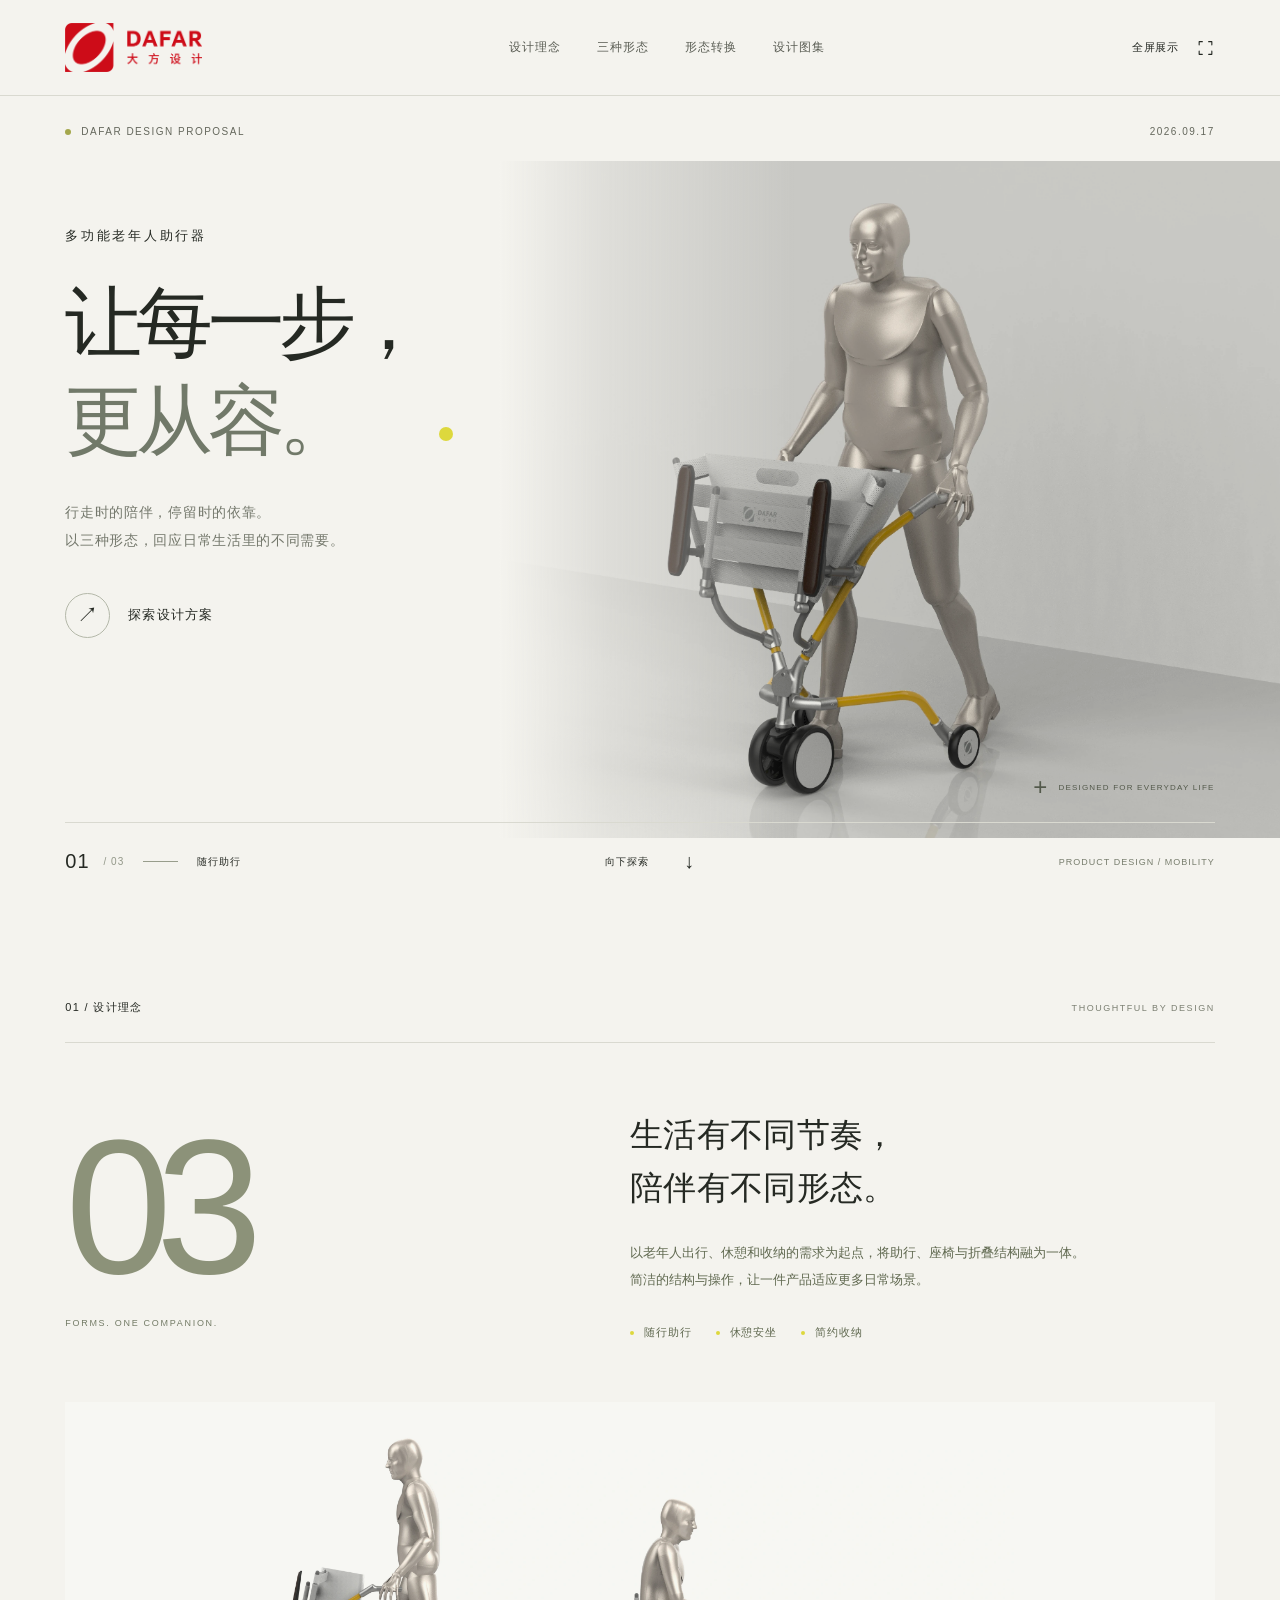
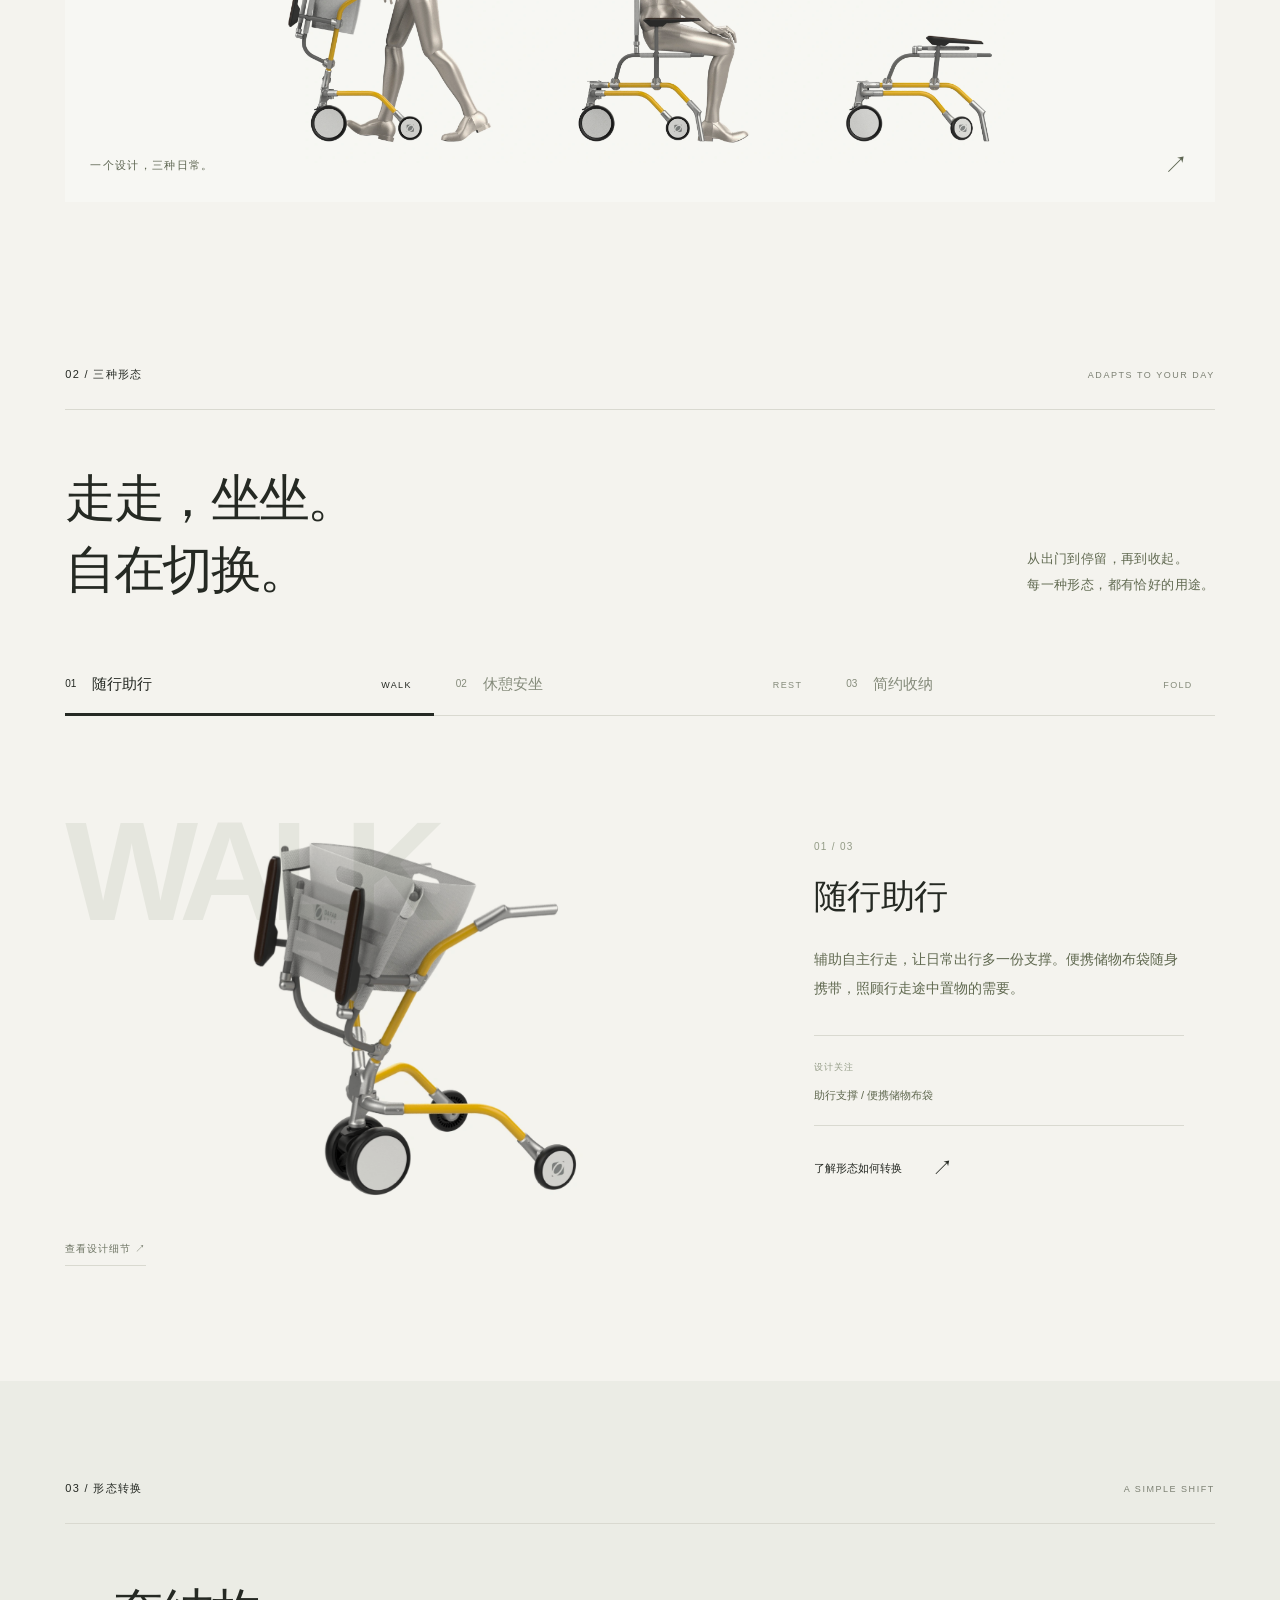
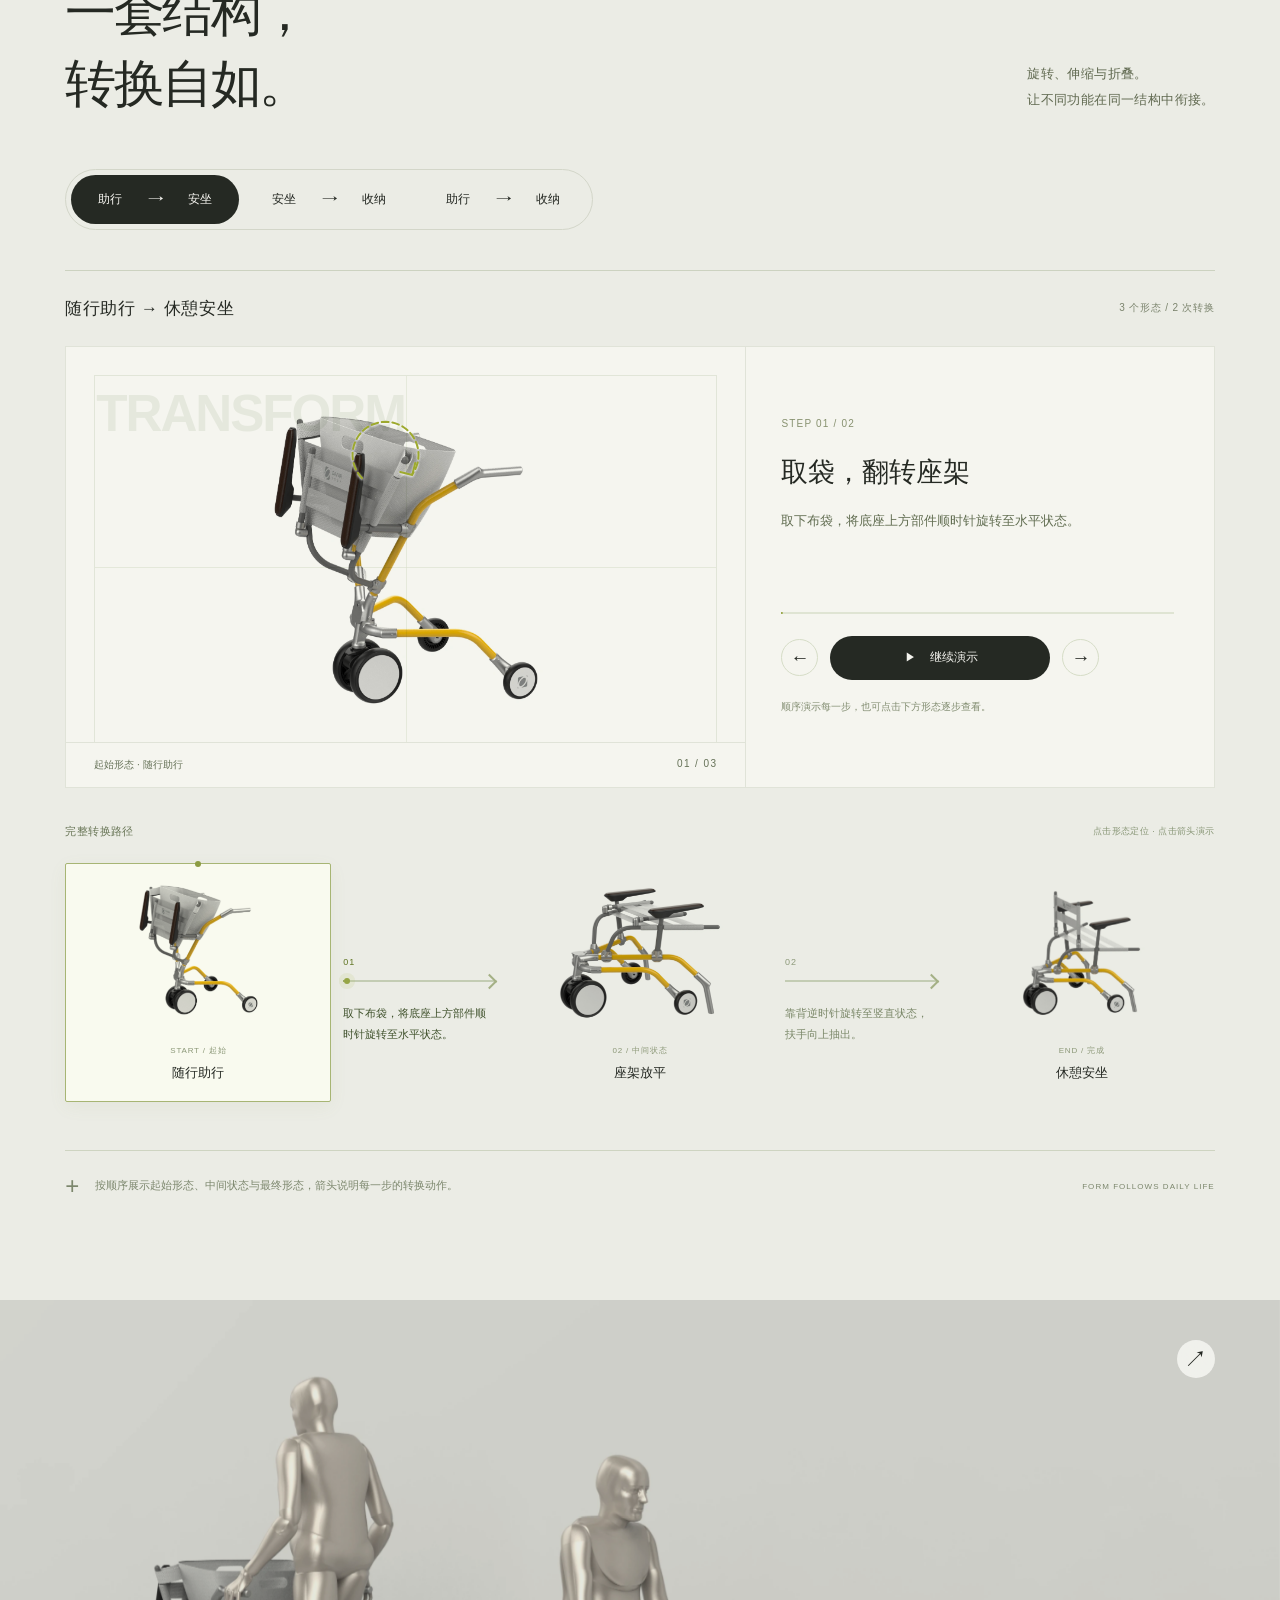
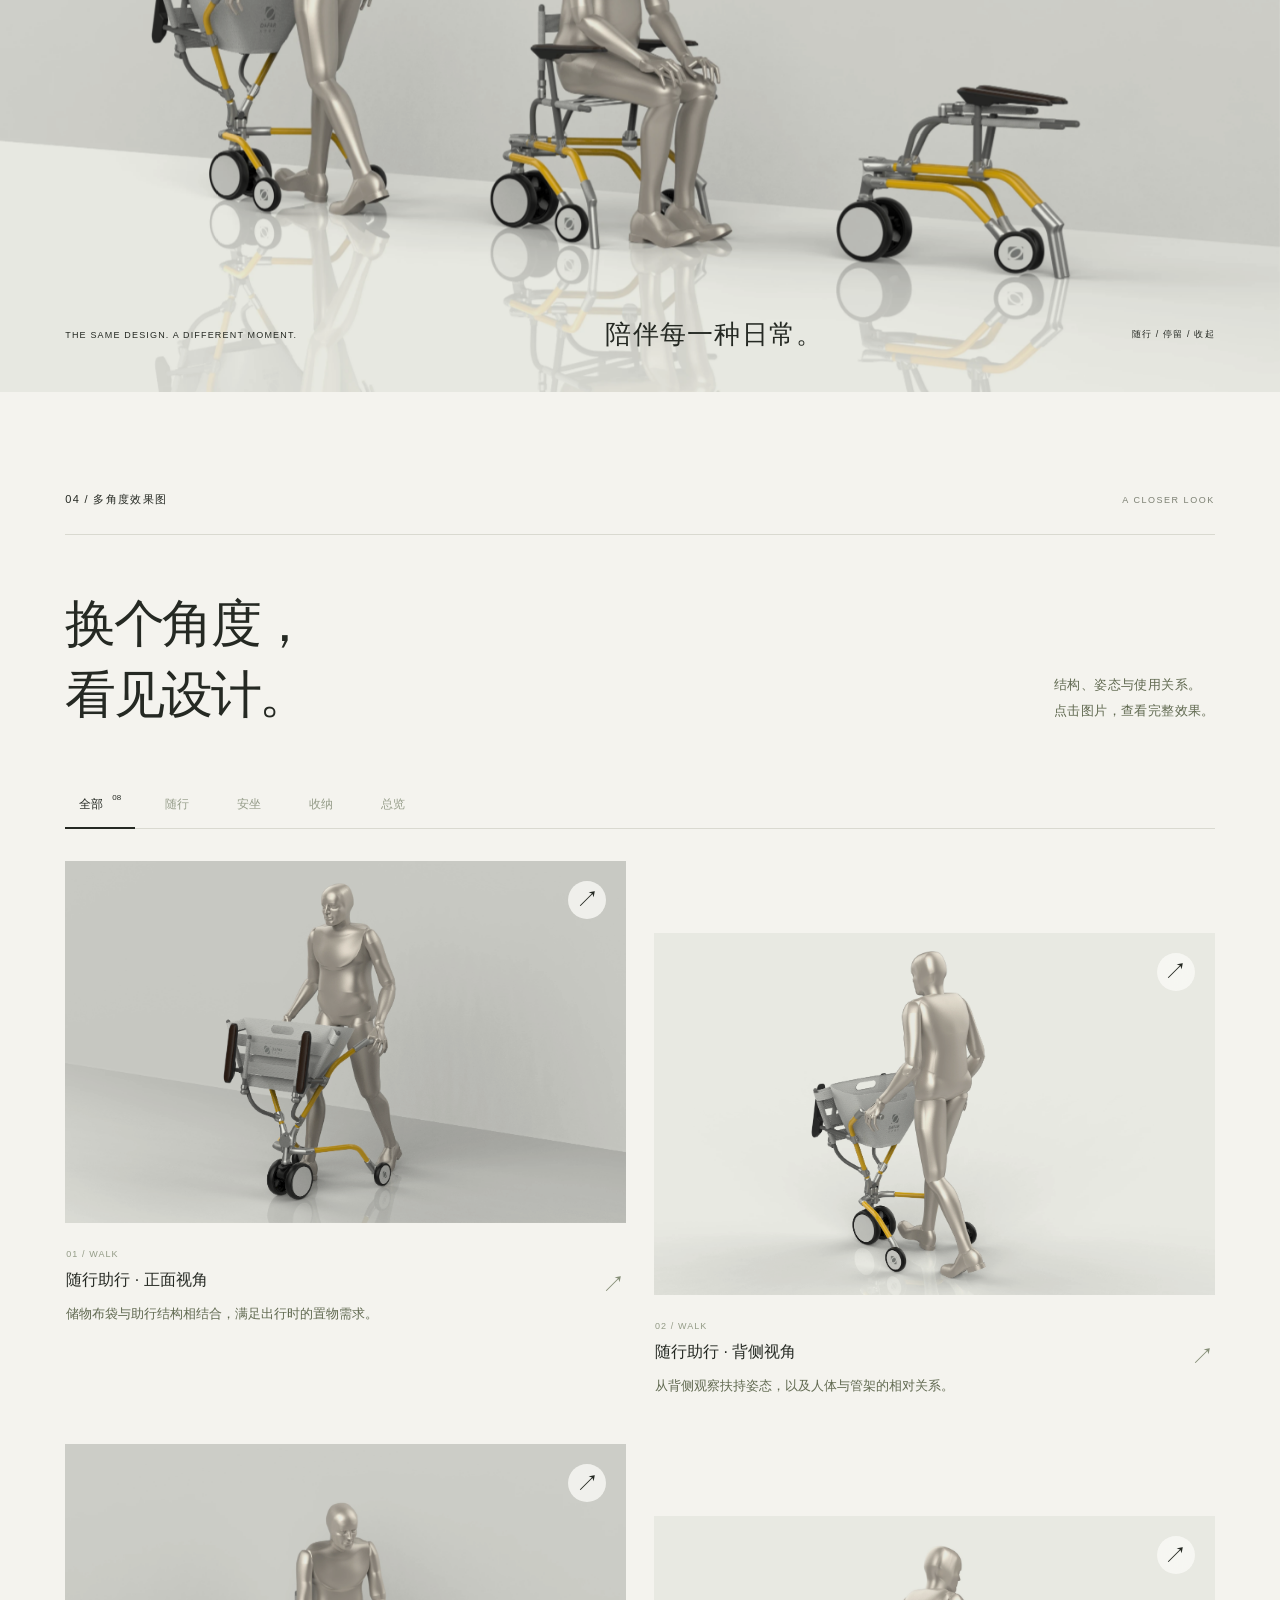
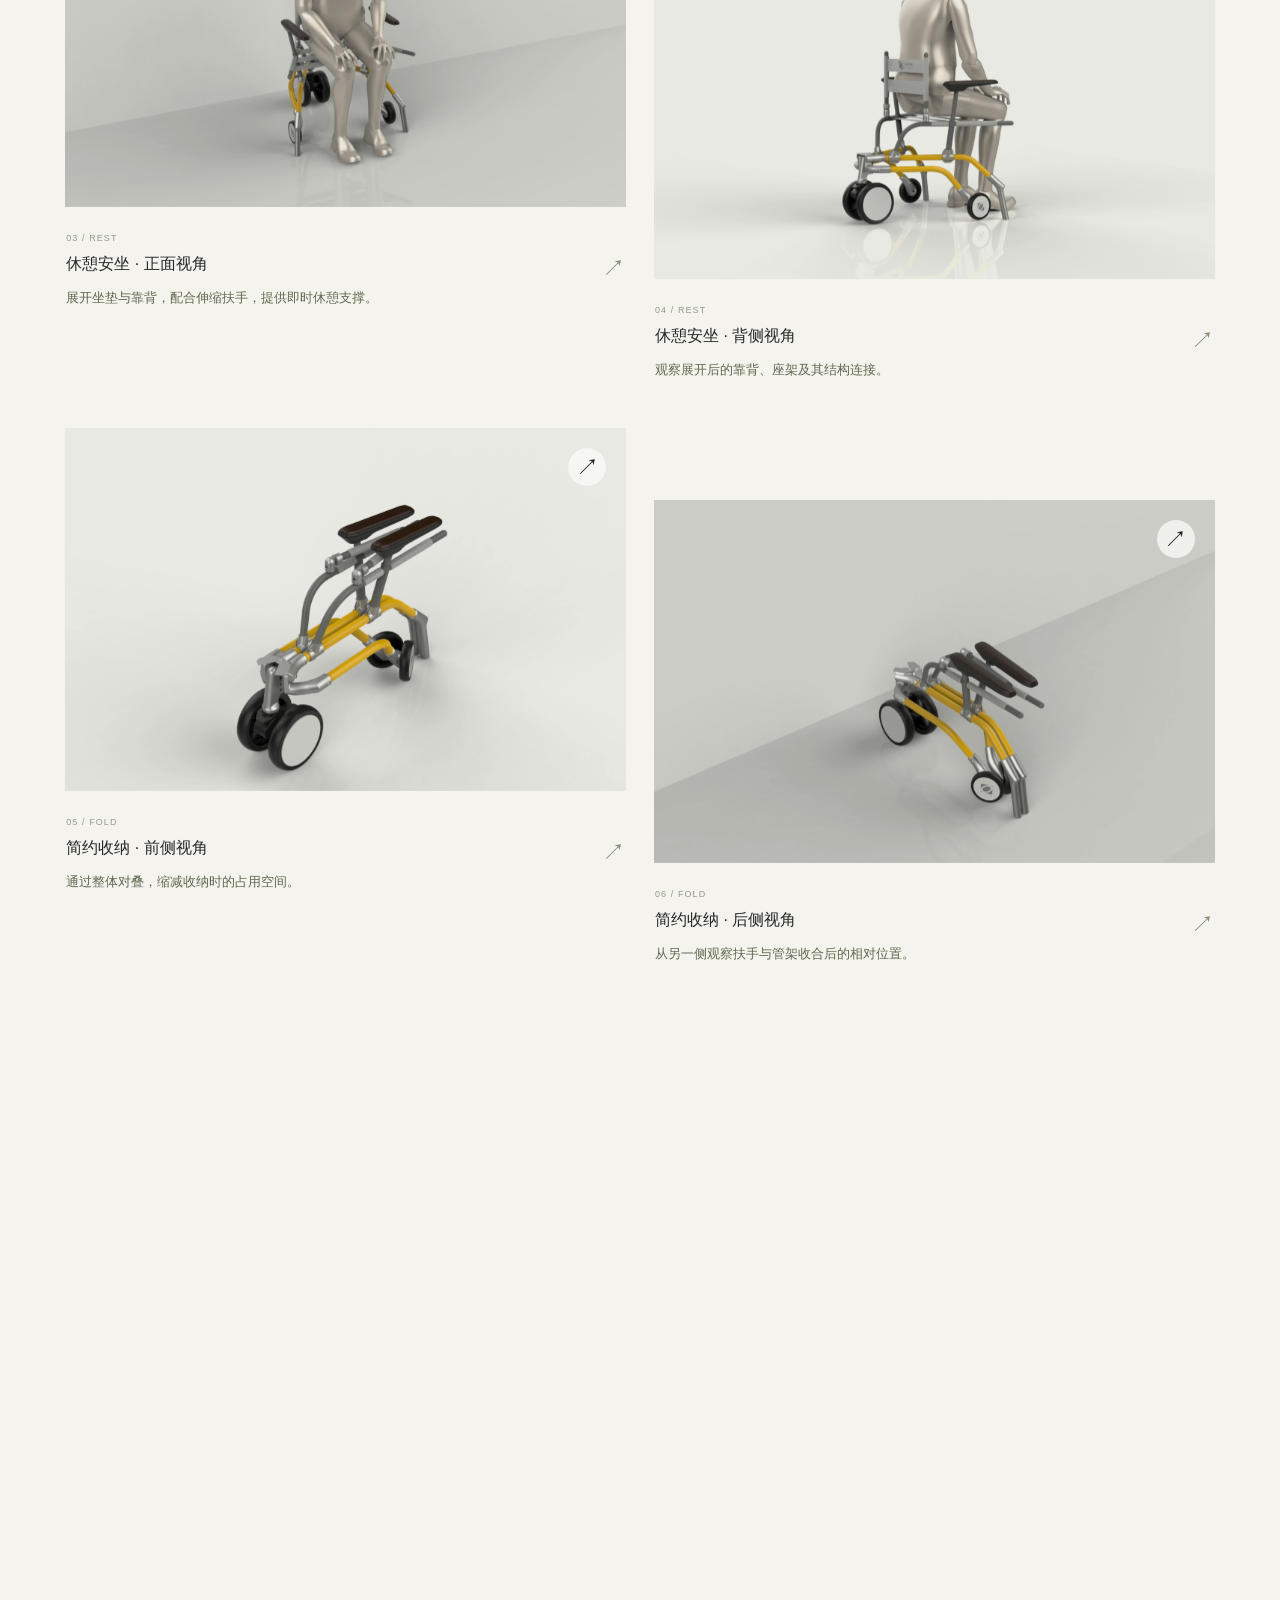
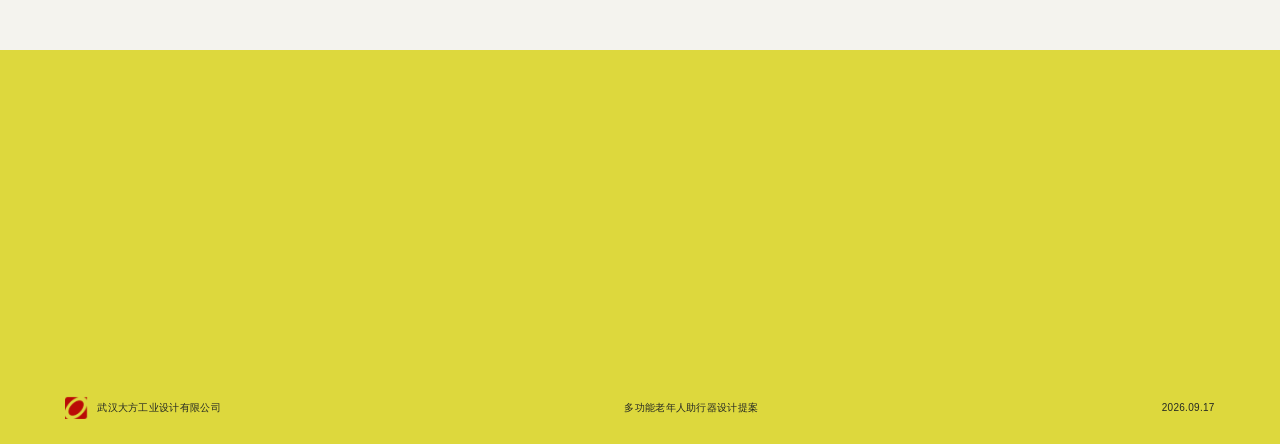
==== commit 7e55fee1: "Present complete animated transformation paths and fix gallery text clicks" ====
--- a/index.html
+++ b/index.html
@@ -3,12 +3,12 @@
 <head>
   <meta charset="UTF-8">
   <meta name="viewport" content="width=device-width, initial-scale=1">
-  <meta name="proposal-version" content="20260917-2">
+  <meta name="proposal-version" content="20260918-1">
   <meta name="theme-color" content="#f4f3ee">
   <meta name="description" content="大方设计 · 多功能老年人助行器设计提案。随行助行、休憩安坐、简约收纳，让日常出行更加从容。">
   <title>从容随行 · 多功能老年人助行器 | 大方设计</title>
   <link rel="icon" href="assets/favicon.png">
-  <link rel="stylesheet" href="style.css?v=20260917-2">
+  <link rel="stylesheet" href="style.css?v=20260918-1">
 </head>
 <body>
   <a class="skip-link" href="#concept">跳至方案内容</a>
@@ -59,8 +59,27 @@
       <div class="section-eyebrow reveal"><span>03 / 形态转换</span><span>A SIMPLE SHIFT</span></div>
       <div class="section-heading reveal"><h2 id="transformation-heading">一套结构，<br>转换自如。</h2><p>旋转、伸缩与折叠。<br>让不同功能在同一结构中衔接。</p></div>
       <div class="route-tabs reveal" role="tablist" aria-label="选择形态转换路径"><button id="route-tab-0" data-route="0" role="tab" aria-selected="true" aria-controls="route-panel">助行 <span>↗</span> 安坐</button><button id="route-tab-1" data-route="1" role="tab" aria-selected="false" aria-controls="route-panel" tabindex="-1">安坐 <span>↗</span> 收纳</button><button id="route-tab-2" data-route="2" role="tab" aria-selected="false" aria-controls="route-panel" tabindex="-1">助行 <span>↗</span> 收纳</button></div>
-      <div id="route-panel" role="tabpanel" aria-labelledby="route-tab-0"><h3 id="route-title" class="sr-only">随行助行 → 休憩安坐</h3><div id="route-steps" class="route-steps reveal"></div></div>
-      <div class="process-note reveal"><span class="tiny-cross">+</span><p>通过部件旋转、靠背展开与扶手调节，完成使用形态的转换。</p><span>FORM FOLLOWS DAILY LIFE</span></div>
+      <div id="route-panel" class="flow-panel" role="tabpanel" aria-labelledby="route-tab-0">
+        <div class="flow-heading"><h3 id="route-title">随行助行 → 休憩安坐</h3><span id="flow-route-count">3 个形态 / 2 次转换</span></div>
+        <div class="flow-player">
+          <div id="flow-stage" class="flow-stage">
+            <span class="flow-stage-grid" aria-hidden="true"></span><span class="flow-stage-word" aria-hidden="true">TRANSFORM</span>
+            <button id="flow-image-button" class="flow-image-button" data-open-image="walk-form" aria-label="放大查看当前流程形态"><img id="flow-outgoing" src="assets/form-04.webp" alt="" aria-hidden="true"><img id="flow-image" src="assets/form-04.webp" alt="随行助行起始形态"><span class="flow-zoom-hint">查看当前形态 ↗</span></button>
+            <div id="flow-motion" class="flow-motion" aria-hidden="true"><svg class="motion-arc" viewBox="0 0 120 120"><path class="motion-path" d="M28 88 A44 44 0 1 1 95 83"/><path d="m79 80 16 4 4-16"/></svg><svg class="motion-lift" viewBox="0 0 160 120"><path d="M35 95V25m-10 12 10-12 10 12M125 95V25m-10 12 10-12 10 12"/></svg><svg class="motion-collapse" viewBox="0 0 200 80"><path d="M8 40h60m-14-12 14 12-14 12m138-12h-60m14-12-14 12 14 12"/></svg></div>
+            <div class="flow-stage-caption"><span id="flow-state-caption">起始形态 · 随行助行</span><span id="flow-state-index">01 / 03</span></div>
+          </div>
+          <div class="flow-narrative">
+            <p id="flow-operation-kicker" class="flow-kicker">START / 起始形态</p><h4 id="flow-operation-title">随行助行</h4><p id="flow-operation-text">搭配储物布袋的随行助行状态。</p>
+            <div class="flow-operation-progress" aria-hidden="true"><span id="flow-progress"></span></div>
+            <div class="flow-controls"><button id="flow-prev" class="flow-control-arrow" aria-label="上一个形态">←</button><button id="flow-play" class="flow-play" aria-label="播放转换过程"><span id="flow-play-icon" aria-hidden="true">▶</span><span id="flow-play-label">播放转换过程</span></button><button id="flow-next" class="flow-control-arrow" aria-label="下一个形态">→</button></div>
+            <p class="flow-control-note">顺序演示每一步，也可点击下方形态逐步查看。</p>
+            <p id="flow-announcement" class="sr-only" role="status" aria-live="polite"></p>
+          </div>
+        </div>
+        <div class="flow-overview-heading"><span>完整转换路径</span><span>点击形态定位 · 点击箭头演示</span></div>
+        <div id="route-steps" class="flow-storyboard" aria-label="完整转换路径"></div>
+      </div>
+      <div class="process-note reveal"><span class="tiny-cross">+</span><p>按顺序展示起始形态、中间状态与最终形态，箭头说明每一步的转换动作。</p><span>FORM FOLLOWS DAILY LIFE</span></div>
     </section>
 
     <section class="feature-spread" aria-label="三种形态综合效果">
@@ -71,7 +90,7 @@
     <section class="gallery section-pad" id="gallery" aria-labelledby="gallery-heading">
       <div class="section-eyebrow reveal"><span>04 / 多角度效果图</span><span>A CLOSER LOOK</span></div>
       <div class="section-heading reveal"><h2 id="gallery-heading">换个角度，<br>看见设计。</h2><p>结构、姿态与使用关系。<br>点击图片，查看完整效果。</p></div>
-      <div class="gallery-filters reveal" role="group" aria-label="筛选效果图"><button data-gallery-filter="all" aria-pressed="true">全部 <sup>08</sup></button><button data-gallery-filter="walk" aria-pressed="false">随行</button><button data-gallery-filter="sit" aria-pressed="false">安坐</button><button data-gallery-filter="store" aria-pressed="false">收纳</button><button data-gallery-filter="overview" aria-pressed="false">总览</button></div>
+      <div class="gallery-filters" role="group" aria-label="筛选效果图"><button data-gallery-filter="all" aria-pressed="true">全部 <sup>08</sup></button><button data-gallery-filter="walk" aria-pressed="false">随行</button><button data-gallery-filter="sit" aria-pressed="false">安坐</button><button data-gallery-filter="store" aria-pressed="false">收纳</button><button data-gallery-filter="overview" aria-pressed="false">总览</button></div>
       <div class="gallery-grid">
         <figure class="gallery-item reveal" data-category="walk"><button data-open-image="walk-front" aria-label="放大：随行助行，正面视角"><img src="assets/render-11.webp" width="3000" height="1941" loading="lazy" alt="随行助行正面效果，展示储物布袋与手握位置"><span class="image-expand">↗</span></button><figcaption><div><span class="small-label">01 / WALK</span><h3>随行助行 · 正面视角</h3><p>储物布袋与助行结构相结合，满足出行时的置物需求。</p></div><span>↗</span></figcaption></figure>
         <figure class="gallery-item reveal" data-category="walk"><button data-open-image="walk-rear" aria-label="放大：随行助行，背侧视角"><img src="assets/render-10.webp" width="3000" height="1941" loading="lazy" alt="随行助行背侧效果，展示人体与助行器的位置关系"><span class="image-expand">↗</span></button><figcaption><div><span class="small-label">02 / WALK</span><h3>随行助行 · 背侧视角</h3><p>从背侧观察扶持姿态，以及人体与管架的相对关系。</p></div><span>↗</span></figcaption></figure>
@@ -95,7 +114,8 @@
     <button id="lightbox-prev" class="viewer-prev" aria-label="上一张图片">←</button><button id="lightbox-next" class="viewer-next" aria-label="下一张图片">→</button>
     <div class="lightbox-bottom"><div><h3 id="lightbox-title"></h3><p id="lightbox-description"></p></div><span class="viewer-hint"><span class="viewer-hint-desktop">双击放大 · 拖动查看 · 滚轮缩放</span><span class="viewer-hint-touch">双指缩放 · 拖动查看</span></span></div>
   </dialog>
-  <script src="data.js?v=20260917-2"></script>
-  <script src="app.js?v=20260917-2"></script>
+  <script src="data.js?v=20260918-1"></script>
+  <script src="app.js?v=20260918-1"></script>
+  <script src="flow.js?v=20260918-1"></script>
 </body>
 </html>
--- a/style.css
+++ b/style.css
@@ -4,7 +4,7 @@
 #reading-progress{position:fixed;left:0;top:0;width:100%;height:3px;background:#c6ba2e;transform:scaleX(0);transform-origin:left;z-index:100}.header{height:96px;padding:0 var(--page);display:flex;align-items:center;justify-content:space-between;border-bottom:1px solid var(--line);position:sticky;top:0;z-index:30;background:rgba(244,243,238,.94);backdrop-filter:blur(16px)}.brand{display:block;width:137px}.brand img{width:100%;mix-blend-mode:multiply}.nav-links{display:flex;gap:36px;font-size:12px;letter-spacing:.08em}.nav-links a{position:relative;padding:15px 0;color:#5b5e54;transition:color .3s}.nav-links a:after{content:"";position:absolute;bottom:3px;left:0;width:100%;height:1px;background:var(--ink);transform:scaleX(0);transform-origin:left;transition:transform .35s var(--ease)}.nav-links a:hover:after,.nav-links a[aria-current]:after{transform:scaleX(1)}.nav-links a:hover{color:var(--ink)}.presentation-button{display:flex;gap:17px;align-items:center;font-size:11px;letter-spacing:.06em}.presentation-button svg{width:19px}.hero{min-height:730px;height:calc(100svh - 96px);max-height:1100px;position:relative;overflow:hidden;padding:0 var(--page);isolation:isolate}.hero-meta{position:relative;z-index:2;display:flex;justify-content:space-between;padding-top:30px;font-size:10px;letter-spacing:.15em;color:#64675c}.hero-meta>span:first-child{display:flex;align-items:center;gap:10px}.hero-meta i{height:6px;width:6px;border-radius:50%;background:#a4a74c;display:inline-block}.hero-copy{position:relative;z-index:2;width:51%;padding-top:clamp(82px,10vh,140px);pointer-events:none}.hero-copy a{pointer-events:auto}.eyebrow{font-size:13px;letter-spacing:.21em;font-weight:500}.hero h1{font-size:clamp(58px,6.05vw,104px);font-weight:500;line-height:1.27;letter-spacing:-.075em;margin:28px 0 28px;position:relative;display:inline-block}.hero h1>span:first-of-type{color:#717969}.title-dot{display:inline-block;width:14px;height:14px;border-radius:50%;background:var(--yellow);position:absolute;right:-32px;bottom:29px}.hero-description{font-size:14px;line-height:2;color:#74786c;letter-spacing:.05em}.hero-link{display:inline-flex;align-items:center;gap:18px;margin-top:39px;font-size:13px;letter-spacing:.09em}.circle-arrow{border:1px solid #b3b7a8;border-radius:50%;width:45px;height:45px;display:grid;place-items:center;font-size:21px;transition:background .35s,transform .5s var(--ease)}.hero-link:hover .circle-arrow{background:var(--yellow);border-color:var(--yellow);transform:rotate(45deg)}.hero-visual{position:absolute;right:0;top:65px;bottom:62px;width:61%;overflow:hidden;z-index:1;background:#e9e9e4;animation:hero-image 1.6s var(--ease) both}.hero-visual img{height:100%;width:100%;object-fit:cover;object-position:48% 49%;mix-blend-mode:multiply;transition:transform 1.8s var(--ease)}.hero-visual:before{content:"";position:absolute;inset:0;z-index:1;background:linear-gradient(90deg,var(--paper),rgba(244,243,238,.5) 14%,transparent 38%);pointer-events:none}.hero-visual:hover img{transform:scale(1.025)}.visual-caption{position:absolute;bottom:37px;right:var(--page);font-size:8px;letter-spacing:.15em;display:flex;align-items:center;gap:10px;z-index:2;color:#53594b}.tiny-cross{font-size:24px;font-weight:300}.image-expand{position:absolute;right:20px;top:20px;width:38px;height:38px;display:grid;place-items:center;border-radius:50%;background:rgba(250,250,247,.78);font-size:23px;backdrop-filter:blur(12px);transition:transform .5s var(--ease),background .3s}.hero-visual .image-expand{top:24px;right:var(--page);opacity:0;transition:opacity .3s}.hero-visual:hover .image-expand{opacity:1}.hero-bottom{position:absolute;bottom:0;left:var(--page);right:var(--page);display:flex;align-items:center;justify-content:space-between;height:78px;border-top:1px solid var(--line);font-size:10px;letter-spacing:.1em;z-index:2}.hero-index{display:flex;align-items:center;gap:14px;font-size:10px}.hero-index b{font-size:20px;font-weight:400}.hero-index>span:first-of-type{color:#929788}.index-line{height:1px;width:35px;background:#989d8c;margin:0 5px}.scroll-cue{display:flex;align-items:center;gap:35px}.scroll-cue span{font-size:20px;animation:scroll-float 2.5s infinite}.hero-category{font-size:9px;color:#777d6d}.hero-enter{animation:enter 1.1s var(--ease) both}.hero-enter:nth-child(2){animation-delay:.1s}.hero-enter:nth-child(3){animation-delay:.2s}.hero-enter:nth-child(4){animation-delay:.3s}
 .section-pad{padding:100px var(--page)}.section-eyebrow{display:flex;align-items:center;justify-content:space-between;font-size:11px;letter-spacing:.12em;padding-bottom:27px;border-bottom:1px solid var(--line)}.section-eyebrow>span:last-child{font-size:9px;letter-spacing:.17em;color:#7c8073}.concept{background:var(--paper);color:var(--ink);position:relative;padding-bottom:65px}.section-eyebrow.light{border-color:var(--line);color:var(--ink)}.section-eyebrow.light>span:last-child{color:#7c8073}.concept-grid{display:grid;grid-template-columns:1fr 1.3fr;gap:10%;padding:65px 0 62px;align-items:center}.concept-number{font-size:clamp(120px,15vw,240px);font-weight:400;line-height:.9;letter-spacing:-.085em;color:#8c9279}.concept-number>span{font-weight:200}.concept-number small{display:block;font-size:9px;letter-spacing:.19em;font-weight:400;color:#737b66;margin-top:25px}.concept-copy h2{font-size:clamp(25px,2.6vw,44px);line-height:1.6;font-weight:400;letter-spacing:.01em}.concept-copy p{font-size:13px;line-height:2.1;color:#606950;margin-top:24px;max-width:460px}.concept-words{display:flex;gap:24px;font-size:11px;letter-spacing:.08em;color:#606950;margin-top:32px}.concept-words span{display:flex;align-items:center;gap:10px}.concept-words span:before{content:"";width:4px;height:4px;background:var(--yellow);border-radius:50%}.concept-overview{display:block;background:#f7f7f3;width:100%;height:400px;position:relative;overflow:hidden}.concept-overview img{width:100%;height:100%;object-fit:cover;mix-blend-mode:multiply;transition:transform 1.3s var(--ease)}.concept-overview:hover img{transform:scale(1.025)}.overview-note{position:absolute;left:25px;right:25px;bottom:21px;color:#5d6551;display:flex;align-items:center;justify-content:space-between;font-size:11px;letter-spacing:.12em}.overview-note>span{font-size:24px}.section-heading{display:flex;align-items:flex-end;justify-content:space-between;gap:30px;margin:54px 0 49px}.section-heading h2{font-size:clamp(35px,4vw,62px);line-height:1.38;letter-spacing:-.05em;font-weight:500}.section-heading>p{font-size:12px;line-height:2;color:#7d8174;padding-bottom:7px;letter-spacing:.03em}.mode-tabs{display:flex;border-bottom:1px solid var(--line)}.mode-tabs button{flex:1;position:relative;display:flex;align-items:center;text-align:left;gap:16px;padding:21px 22px;color:#858b7b;font-size:15px;transition:color .3s,background .3s}.mode-tabs button:first-child{padding-left:0}.mode-tabs button[aria-selected=true]{color:var(--ink)}.mode-tabs button:after{position:absolute;content:"";left:0;bottom:-1px;height:3px;width:100%;background:var(--ink);transform:scaleX(0);transform-origin:left;transition:transform .5s var(--ease)}.mode-tabs button[aria-selected=true]:after{transform:scaleX(1)}.mode-tabs button>span{font-size:10px;align-self:flex-start;padding-top:3px}.mode-tabs button small{font-size:9px;margin-left:auto;letter-spacing:.15em}.mode-panel{display:grid;grid-template-columns:1.55fr 1fr;align-items:center;min-height:565px;transition:opacity .18s,transform .5s var(--ease)}.mode-panel.is-changing{opacity:0;transform:translateY(8px)}.mode-stage{position:relative;min-width:0;height:565px;display:flex;align-items:center;justify-content:center}.mode-stage>#mode-en{position:absolute;top:75px;left:0;color:#e5e6de;font-size:clamp(80px,11vw,180px);letter-spacing:-.08em;font-weight:bold;pointer-events:none}.mode-stage>button{width:100%;height:100%;position:relative;display:flex;align-items:center;justify-content:center}.mode-stage img{position:relative;mix-blend-mode:multiply;width:70%;height:410px;object-fit:contain;margin-top:40px;transition:transform 1s var(--ease)}.mode-stage button:hover img{transform:scale(1.04) translateY(-4px)}.mode-image-hint{position:absolute;bottom:15px;left:0;font-size:10px;letter-spacing:.1em;color:#6f7665;border-bottom:1px solid var(--line);padding-bottom:9px}.mode-copy{padding:20px 0 0 50px;max-width:420px}.mode-number{font-size:10px;letter-spacing:.13em;color:#939b86}.mode-copy h3{font-size:34px;font-weight:400;letter-spacing:-.02em;margin-top:20px}.mode-copy>p{margin-top:25px;font-size:14px;line-height:2.1;color:#707863}.mode-detail{margin-top:32px;padding:20px 0;border-top:1px solid var(--line);border-bottom:1px solid var(--line)}.small-label{font-size:9px;letter-spacing:.12em;color:#939b86}.mode-detail p{font-size:11px;margin-top:12px;color:#636e56;line-height:1.7}.text-link{display:flex;align-items:center;gap:30px;font-size:11px;margin-top:28px}.text-link>span{font-size:21px;transition:transform .3s}.text-link:hover>span{transform:translate(3px,-3px)}.transformation{background:#ebece5}.route-tabs{display:inline-flex;gap:6px;padding:5px;border:1px solid #d3d6c9;border-radius:40px;margin-bottom:36px}.route-tabs button{padding:14px 27px;border-radius:30px;font-size:12px;display:flex;align-items:center;gap:25px;transition:background .4s,color .4s}.route-tabs button[aria-selected=true]{background:var(--ink);color:var(--paper)}.route-tabs button>span{font-size:16px;transform:rotate(45deg)}.route-steps{display:grid;grid-template-columns:repeat(3,minmax(0,1fr));gap:25px;min-height:410px}.step{position:relative}.step-image{display:flex;position:relative;width:100%;height:270px;background:#f6f6f0;align-items:center;justify-content:center;overflow:hidden}.step-image:after{content:"↗";position:absolute;right:18px;bottom:14px;font-size:20px;color:#7b836d}.step-image img{width:85%;height:85%;object-fit:contain;mix-blend-mode:multiply;transition:transform .8s var(--ease)}.step-image:hover img{transform:scale(1.045)}.step-count{display:block;margin-top:24px;color:#909b7c;font-size:10px;letter-spacing:.1em}.step h4{font-size:17px;font-weight:500;margin-top:12px}.step p{font-size:12px;color:#7d856f;line-height:1.9;max-width:95%;margin-top:10px}.process-note{display:flex;align-items:center;gap:16px;border-top:1px solid #ced4c1;margin-top:48px;padding-top:21px;color:#7c876d}.process-note p{font-size:11px;line-height:1.8}.process-note>span:last-child{font-size:8px;letter-spacing:.13em;margin-left:auto;white-space:nowrap}.feature-spread{position:relative;background:#e7e8e1;overflow:hidden}.feature-image{display:block;width:100%;height:auto;aspect-ratio:1.85;overflow:hidden}.feature-image>img{width:100%;height:100%;object-fit:cover;mix-blend-mode:multiply;transition:transform 1.5s var(--ease)}.feature-image:hover>img{transform:scale(1.025)}.feature-image .image-expand{right:var(--page);top:40px}.feature-caption{position:absolute;left:var(--page);right:var(--page);bottom:40px;display:flex;justify-content:space-between;align-items:center;gap:20px;pointer-events:none}.feature-caption>span{font-size:9px;letter-spacing:.13em}.feature-caption h2{font-size:26px;font-weight:400;letter-spacing:.05em}.gallery-filters{display:flex;gap:30px;margin:0 0 32px;border-bottom:1px solid var(--line)}.gallery-filters button{position:relative;padding:0 0 17px;font-size:12px;color:#979e8b;transition:color .3s}.gallery-filters button[aria-pressed=true]{color:var(--ink)}.gallery-filters button:after{content:"";position:absolute;bottom:-1px;height:2px;width:100%;background:var(--ink);left:0;transform:scaleX(0);transition:transform .4s var(--ease)}.gallery-filters button[aria-pressed=true]:after{transform:scaleX(1)}.gallery-filters sup{font-size:8px;margin-left:5px;vertical-align:top}.gallery-grid{display:grid;grid-template-columns:repeat(2,minmax(0,1fr));gap:46px 28px;align-items:start}.gallery-item:nth-child(even){padding-top:72px}.gallery-item>button{display:block;width:100%;position:relative;overflow:hidden;background:#e8e9e2}.gallery-item img{width:100%;height:auto;aspect-ratio:3000 / 1941;object-fit:cover;mix-blend-mode:multiply;transition:transform 1.2s var(--ease)}.gallery-item>button:hover img{transform:scale(1.045)}.gallery-item>button:hover .image-expand{transform:rotate(45deg);background:var(--yellow)}.gallery-item figcaption{display:flex;justify-content:space-between;gap:15px;padding:20px 1px 0}.gallery-item figcaption h3{font-size:16px;font-weight:400;margin-top:9px}.gallery-item figcaption p{font-size:11px;line-height:1.85;color:#808971;margin-top:11px}.gallery-item figcaption>span{font-size:23px;color:#858e77;align-self:center}.footer{padding-top:76px;padding-bottom:25px;background:var(--yellow)}.footer-top{position:relative;padding-bottom:65px;border-bottom:1px solid #b9b432}.footer-top .eyebrow{font-size:10px;letter-spacing:.17em}.footer h2{font-size:clamp(55px,8vw,120px);letter-spacing:-.07em;font-weight:500;margin-top:31px}.footer-back{position:absolute;right:0;top:29px;width:90px;height:90px;border:1px solid #8f9136;border-radius:50%;font-size:45px;display:grid;place-items:center;transition:background .3s,transform .5s var(--ease)}.footer-back:hover{background:var(--paper);transform:rotate(45deg)}.footer-bottom{display:flex;align-items:center;justify-content:space-between;gap:20px;padding-top:25px;font-size:10px;letter-spacing:.03em}.footer-brand{display:flex;align-items:center;gap:10px}.footer-brand img{width:22px;mix-blend-mode:multiply}.back-top{position:fixed;bottom:28px;right:28px;width:40px;height:40px;border-radius:50%;border:1px solid #bbc1af;background:rgba(244,243,238,.85);backdrop-filter:blur(10px);z-index:28;transition:background .3s;font-size:21px}.back-top:hover{background:var(--yellow)}
 .js .reveal{opacity:0;transform:translateY(28px);transition:opacity .85s var(--ease),transform 1s var(--ease)}.js .reveal.is-visible{opacity:1;transform:none}#brand-cursor{position:fixed;left:0;top:0;z-index:90;pointer-events:none;display:none;align-items:center;justify-content:center;width:32px;height:32px;will-change:transform;opacity:0;transition:width .3s var(--ease),height .3s var(--ease),opacity .2s,background .3s,border-radius .3s;filter:drop-shadow(0 1px 2px #ffffffb0)}#brand-cursor img{width:24px;height:24px;object-fit:contain;transition:transform .3s,opacity .3s}#brand-cursor .cursor-label{font-size:10px;white-space:nowrap;color:var(--ink);position:absolute;opacity:0}#brand-cursor.is-active img{transform:scale(.8) rotate(-15deg)}#brand-cursor.is-image{width:64px;height:64px;background:var(--yellow);border-radius:50%;filter:none}#brand-cursor.is-image img{opacity:0}#brand-cursor.is-image .cursor-label{opacity:1}#brand-cursor.is-down img{transform:scale(.65)}
-@media(hover:hover) and (pointer:fine){.custom-cursor-ready,.custom-cursor-ready *{cursor:none!important}.custom-cursor-ready #brand-cursor{display:flex}.custom-cursor-ready #lightbox,.custom-cursor-ready #lightbox *{cursor:url('assets/cursor.png') 2 2,auto!important}}
+@media(hover:hover) and (pointer:fine){.custom-cursor-ready,.custom-cursor-ready *{cursor:none!important}.custom-cursor-ready #brand-cursor{display:flex}.custom-cursor-ready #lightbox,.custom-cursor-ready #lightbox *{cursor:url('assets/cursor.png') 16 16,auto!important}}
 #lightbox{border:0;background:#f4f3ee;color:var(--ink);padding:0;width:calc(100vw - 50px);max-width:1800px;height:calc(100dvh - 50px);max-height:1300px;overflow:hidden;margin:auto;box-shadow:0 40px 140px #0005}#lightbox::backdrop{background:rgba(27,31,25,.83);backdrop-filter:blur(12px)}#lightbox[open]{display:flex;flex-direction:column;animation:viewer-in .35s var(--ease)}.lightbox-top{display:flex;align-items:center;justify-content:space-between;height:74px;flex-shrink:0;padding:0 30px;border-bottom:1px solid var(--line);z-index:2;background:var(--paper)}.lightbox-brand{font-size:17px;font-weight:600;letter-spacing:.08em}.lightbox-brand small{font-size:8px;font-weight:400;letter-spacing:.13em;margin-left:12px}#lightbox-index{font-size:11px;letter-spacing:.12em;color:#838c74}.viewer-actions{display:flex;align-items:center;gap:12px}.viewer-actions button,.viewer-actions a{width:35px;height:35px;display:grid;place-items:center;border-radius:50%;font-size:22px;transition:background .2s}.viewer-actions button:hover,.viewer-actions a:hover{background:#e1e3d6}#lightbox-stage{position:relative;flex:1;min-height:0;overflow:hidden;touch-action:none;overscroll-behavior:contain;background:#ebece7}#lightbox-image{position:absolute;left:50%;top:50%;width:auto;height:auto;max-width:none;max-height:none;object-fit:contain;transform-origin:center;mix-blend-mode:multiply;transition:opacity .18s;will-change:transform;user-select:none;-webkit-user-drag:none}#lightbox-stage.is-zoomed{overflow:hidden}#image-status{position:absolute;top:12px;left:50%;transform:translateX(-50%);font-size:12px;background:var(--paper);padding:8px 16px;border-radius:20px}#image-status:empty{display:none}.viewer-prev,.viewer-next{position:absolute;top:47%;z-index:2;border:1px solid #d2d6c9;border-radius:50%;height:45px;width:45px;display:grid;place-items:center;background:rgba(244,243,238,.88);font-size:20px;transition:background .3s}.viewer-prev{left:22px}.viewer-next{right:22px}.viewer-prev:hover,.viewer-next:hover{background:var(--yellow)}.lightbox-bottom{flex-shrink:0;display:flex;align-items:center;justify-content:space-between;gap:20px;min-height:105px;padding:20px 30px;border-top:1px solid var(--line);z-index:2;background:var(--paper)}.lightbox-bottom h3{font-size:17px;font-weight:500}.lightbox-bottom p{font-size:12px;line-height:1.8;color:#7d856e;margin-top:8px}.lightbox-bottom>span{white-space:nowrap;font-size:9px;letter-spacing:.06em;color:#919a81;display:flex;align-items:center;gap:12px}.lightbox-bottom i{height:12px;width:1px;background:var(--line)}
 @keyframes enter{from{opacity:0;transform:translateY(27px)}to{opacity:1;transform:translateY(0)}}@keyframes hero-image{from{opacity:0;transform:scale(1.055)}to{opacity:1;transform:scale(1)}}@keyframes scroll-float{0%,100%{transform:translateY(-3px)}50%{transform:translateY(3px)}}@keyframes viewer-in{from{opacity:0;transform:translateY(12px) scale(.985)}to{opacity:1;transform:none}}
 @media(min-width:1800px){.hero-visual{width:62%}.hero-copy{padding-top:140px}.concept-overview{height:500px}.mode-panel{min-height:640px}.mode-stage{height:640px}.mode-stage img{height:490px}.step-image{height:330px}}
@@ -47,3 +47,108 @@
  .lightbox-bottom>.viewer-hint{margin-top:10px;font-size:9px}
 }
 @media(hover:none){.viewer-hint-desktop{display:none}.viewer-hint-touch{display:inline}}
+/* One continuous transformation path, with an animated focus view. */
+.flow-panel{border-top:1px solid #ccd2c0;margin-top:4px}
+.flow-heading{display:flex;align-items:center;justify-content:space-between;gap:20px;padding:26px 0}
+.flow-heading h3{font-size:17px;font-weight:400;letter-spacing:.035em}
+.flow-heading>span{font-size:10px;color:#7b846d;letter-spacing:.08em}
+.flow-player{display:grid;grid-template-columns:1.45fr 1fr;min-height:430px;background:#f5f5ef;border:1px solid #e0e3d8;overflow:hidden}
+.flow-stage{position:relative;min-width:0;height:440px;overflow:hidden;isolation:isolate;background:#f5f5ef}
+.flow-stage-grid{position:absolute;inset:28px;pointer-events:none;border:1px solid #e1e5d8;z-index:-1}
+.flow-stage-grid:before,.flow-stage-grid:after{content:'';position:absolute;background:#d8dfcb;opacity:.55}
+.flow-stage-grid:before{width:1px;top:0;bottom:0;left:50%}.flow-stage-grid:after{height:1px;left:0;right:0;top:50%}
+.flow-stage-word{position:absolute;left:30px;top:37px;font-size:clamp(32px,4vw,65px);font-weight:600;letter-spacing:-.04em;color:#e5e8dd;pointer-events:none}
+.flow-image-button{position:absolute;inset:0;width:100%;height:100%;overflow:hidden;mix-blend-mode:multiply}
+.flow-image-button>img{position:absolute;top:46px;left:12%;width:76%;height:calc(100% - 106px);object-fit:contain;mix-blend-mode:multiply;pointer-events:none;will-change:opacity,transform}
+#flow-outgoing{opacity:0}
+.flow-zoom-hint{position:absolute;right:38px;bottom:39px;font-size:9px;color:#6a765a;opacity:0;transition:opacity .2s;z-index:2}
+.flow-image-button:hover .flow-zoom-hint,.flow-image-button:focus-visible .flow-zoom-hint{opacity:1}
+.flow-stage-caption{position:absolute;bottom:0;left:0;right:0;display:flex;justify-content:space-between;gap:15px;padding:15px 28px;border-top:1px solid #e0e3d8;font-size:10px;color:#657157;background:#f5f5ef;pointer-events:none}
+.flow-stage-caption>span:last-child{font-variant-numeric:tabular-nums;letter-spacing:.14em}
+.flow-narrative{display:flex;flex-direction:column;justify-content:center;padding:40px 40px 40px 35px;border-left:1px solid #e0e3d8;min-width:0}
+.flow-kicker{font-size:10px;letter-spacing:.12em;color:#87916f}
+.flow-narrative h4{font-size:clamp(21px,2.1vw,33px);font-weight:400;line-height:1.5;margin-top:23px;min-height:1.5em}
+#flow-operation-text{font-size:13px;line-height:2;color:#626e52;margin-top:16px;min-height:78px;max-width:350px}
+.flow-operation-progress{height:2px;background:#dfe4d3;margin-top:26px;overflow:hidden}
+#flow-progress{display:block;width:100%;height:100%;background:#9ba84d;transform:scaleX(0);transform-origin:left;will-change:transform}
+.flow-controls{display:flex;align-items:center;gap:12px;margin-top:22px}
+.flow-control-arrow{width:37px;height:37px;border:1px solid #d6ddc7;flex-shrink:0;border-radius:50%;font-size:19px;display:grid;place-items:center;transition:background .25s}
+.flow-control-arrow:hover{background:#e8eddb}
+.flow-play{display:flex;align-items:center;justify-content:center;gap:12px;min-height:44px;flex:1;max-width:220px;background:var(--ink);color:var(--paper);border-radius:40px;font-size:12px;transition:background .3s,transform .3s}
+.flow-play:hover{background:#53613e;transform:translateY(-1px)}
+#flow-play-icon{font-size:11px;width:15px;text-align:center}
+.flow-control-note{font-size:10px;line-height:1.8;color:#828d71;margin-top:18px}
+.flow-overview-heading{display:flex;align-items:center;justify-content:space-between;padding:36px 0 24px;font-size:11px;color:#697657;letter-spacing:.04em}
+.flow-overview-heading>span:last-child{font-size:9px;color:#889676}
+.flow-storyboard{display:grid;grid-template-columns:1fr .66fr 1fr .66fr 1fr;align-items:start;gap:0}
+.flow-storyboard[data-states='4']{grid-template-columns:1fr .65fr 1fr .65fr 1fr .65fr 1fr}
+.flow-node{min-width:0;position:relative}
+.flow-node-button{width:100%;display:block;text-align:center;padding:14px 8px 18px;border:1px solid transparent;border-radius:2px;transition:background .4s,border-color .4s,box-shadow .4s;position:relative}
+.flow-node-button:hover{background:#f5f6ed;border-color:#c8d1b8}
+.flow-node.is-current .flow-node-button{background:#f9faef;border-color:#a7b574;box-shadow:0 5px 18px #909c6012}
+.flow-node.is-current .flow-node-button:before{content:'';position:absolute;top:-3px;left:calc(50% - 3px);width:6px;height:6px;border-radius:50%;background:#8c9c42}
+.flow-node-button img{width:100%;height:150px;object-fit:contain;mix-blend-mode:multiply;pointer-events:none;transition:transform .55s var(--ease)}
+.flow-node.is-current img{transform:translateY(-3px)}
+.flow-node-caption{display:block;margin-top:17px;pointer-events:none}
+.flow-node-caption small{display:block;font-size:8px;letter-spacing:.1em;color:#8c9878;line-height:1.6}
+.flow-node-caption strong{display:block;font-size:13px;font-weight:400;line-height:1.6;margin-top:5px}
+.flow-connector{position:relative;padding:45px 12px 8px;text-align:left;min-width:0;align-self:stretch;color:#7b8869;transition:color .4s}
+.flow-connector>small{font-size:9px;letter-spacing:.1em;display:block;margin-bottom:13px;color:#8e9b7b;pointer-events:none}
+.flow-arrow{position:relative;display:block;width:100%;height:2px;background:#c3ccb3;margin-bottom:21px;pointer-events:none}
+.flow-arrow:after{content:'';position:absolute;right:0;top:-4px;width:9px;height:9px;border-right:2px solid #a4b085;border-top:2px solid #a4b085;transform:rotate(45deg)}
+.flow-arrow i{position:absolute;left:0;top:0;width:100%;height:2px;background:#859741;transform:scaleX(0);transform-origin:left;transition:transform .4s}
+.flow-edge-description{display:block;font-size:11px;line-height:1.9;pointer-events:none}
+.flow-connector:hover,.flow-connector.is-active{color:#3f512b}
+.flow-connector.is-active .flow-arrow i{transform:scaleX(var(--flow-progress,0));transition:none}
+.flow-connector.is-past .flow-arrow i{transform:scaleX(1)}
+.flow-connector.is-active .flow-arrow:before{content:'';position:absolute;left:calc(var(--flow-progress,0)*100%);top:-2px;width:6px;height:6px;border-radius:50%;background:#96a645;box-shadow:0 0 0 5px #a3b95120}
+.flow-connector.is-active>small{color:#607522}
+.flow-motion{position:absolute;inset:0;pointer-events:none;z-index:3;opacity:0;transition:opacity .35s}
+.flow-motion svg{position:absolute;stroke:#9da92e;stroke-width:2.7;filter:drop-shadow(0 1px 1px #fff);display:none;fill:none;stroke-linecap:round;stroke-linejoin:round}
+.flow-stage[data-motion] .flow-motion{opacity:1}
+.flow-stage[data-motion=lower] .motion-arc,.flow-stage[data-motion=raise] .motion-arc,.flow-stage[data-motion=rotate] .motion-arc{display:block;width:90px;height:90px;left:calc(50% - 65px);top:65px}
+.flow-stage[data-motion=raise] .motion-arc{transform:scaleX(-1)}
+.flow-stage[data-motion=rotate] .motion-arc{left:calc(50% + 20px);top:80px}
+.flow-stage[data-motion=raise] .motion-lift{display:block;width:160px;height:120px;left:calc(50% - 50px);top:84px}
+.flow-stage[data-motion=collapse] .motion-collapse{display:block;width:210px;height:80px;left:calc(50% - 105px);top:calc(50% - 50px)}
+.motion-path{stroke-dasharray:9 5;animation:flow-dash 1.2s linear infinite}
+.motion-lift{animation:flow-lift 1.5s var(--ease) infinite}
+.motion-collapse{animation:flow-squeeze 1.5s var(--ease) infinite}
+.flow-panel:not(.is-playing) .flow-motion *{animation-play-state:paused!important}
+@keyframes flow-dash{to{stroke-dashoffset:-28}}
+@keyframes flow-lift{0%,100%{translate:0 5px;opacity:.55}50%{translate:0 -8px;opacity:1}}
+@keyframes flow-squeeze{0%,100%{scale:1;opacity:.55}50%{scale:.78 1;opacity:1}}
+/* The logo's center is the actual mouse position, and the label has a full click target. */
+#brand-cursor,#brand-cursor.is-image{margin:0!important}
+#brand-cursor,#brand-cursor *{pointer-events:none!important}
+.gallery-filters{position:relative;z-index:2;align-items:center;gap:12px;isolation:isolate}
+.gallery-filters button{display:inline-flex;align-items:center;justify-content:center;gap:4px;min-width:60px;min-height:48px;padding:12px 14px;line-height:1.5;position:relative;z-index:1;pointer-events:auto}
+.gallery-filters button>*,.gallery-filters button:before,.gallery-filters button:after{pointer-events:none}
+.gallery-filters button sup{align-self:flex-start;margin-top:0;position:relative;top:0;font-size:8px}
+@media(min-width:1600px){.flow-stage{height:500px}.flow-node-button img{height:190px}.flow-connector{padding-top:65px}.flow-edge-description{font-size:12px}}
+@media(max-width:1100px){.flow-player{grid-template-columns:1.2fr 1fr}.flow-stage{height:390px}.flow-narrative{padding:28px}.flow-node-button img{height:130px}.flow-connector{padding-left:8px;padding-right:8px}.flow-edge-description{font-size:10px}.flow-node-caption strong{font-size:12px}}
+@media(max-width:760px){
+ .flow-heading{padding:22px 0;gap:10px}.flow-heading h3{font-size:13px}.flow-heading>span{font-size:8px;white-space:nowrap}
+ .flow-player{grid-template-columns:1fr}.flow-stage{height:330px}.flow-stage-word{font-size:37px;top:30px}.flow-stage-grid{inset:20px}.flow-stage-caption{padding:13px 18px;font-size:9px}
+ .flow-image-button>img{top:28px;left:10%;width:80%;height:calc(100% - 80px)}
+ .flow-zoom-hint{right:20px;bottom:42px;font-size:8px;opacity:1}
+ .flow-narrative{padding:24px 22px;border-left:0;border-top:1px solid #e0e3d8}.flow-kicker{font-size:9px}.flow-narrative h4{margin-top:14px;font-size:23px}
+ #flow-operation-text{min-height:48px;font-size:12px;margin-top:12px}.flow-operation-progress{margin-top:19px}.flow-controls{margin-top:18px;justify-content:space-between}.flow-play{max-width:none}.flow-control-note{font-size:9px;margin-top:13px}
+ .flow-overview-heading{padding:29px 0 20px;font-size:10px}.flow-overview-heading>span:last-child{font-size:8px}
+ .flow-storyboard,.flow-storyboard[data-states='4']{display:flex;flex-direction:column;gap:0}
+ .flow-node{width:100%}.flow-node-button{display:grid;grid-template-columns:42% 1fr;align-items:center;gap:20px;padding:12px 16px;text-align:left}
+ .flow-node-button img{height:128px;width:100%}.flow-node-caption{margin:0}.flow-node-caption strong{font-size:15px;margin-top:8px}.flow-node-caption small{font-size:9px}
+ .flow-connector{width:100%;min-height:99px;padding:20px 20px 20px 49%;display:flex;align-items:center;position:relative}
+ .flow-connector>small{position:absolute;left:calc(23% + 16px);top:22px;font-size:9px}
+ .flow-arrow{position:absolute;left:23%;top:20px;width:2px;height:calc(100% - 40px);margin:0}
+ .flow-arrow:after{right:-4px;top:auto;bottom:0;transform:rotate(135deg)}
+ .flow-arrow i{width:2px;height:100%;transform:scaleY(0);transform-origin:top}
+ .flow-connector.is-past .flow-arrow i{transform:scaleY(1)}
+ .flow-connector.is-active .flow-arrow i{transform:scaleY(var(--flow-progress,0))}
+ .flow-connector.is-active .flow-arrow:before{left:-2px;top:calc(var(--flow-progress,0)*100%)}
+ .flow-edge-description{font-size:11px;line-height:1.8}
+ .flow-stage[data-motion=lower] .motion-arc,.flow-stage[data-motion=raise] .motion-arc,.flow-stage[data-motion=rotate] .motion-arc{width:72px;height:72px;top:45px}
+ .flow-stage[data-motion=raise] .motion-lift{top:53px;width:130px;height:95px}
+ .gallery-filters{gap:0;justify-content:space-between}.gallery-filters button{min-width:52px;min-height:48px;padding:12px 8px}
+}
+@media(prefers-reduced-motion:reduce){.flow-motion *{animation:none!important}.flow-image-button>img{will-change:auto}}
